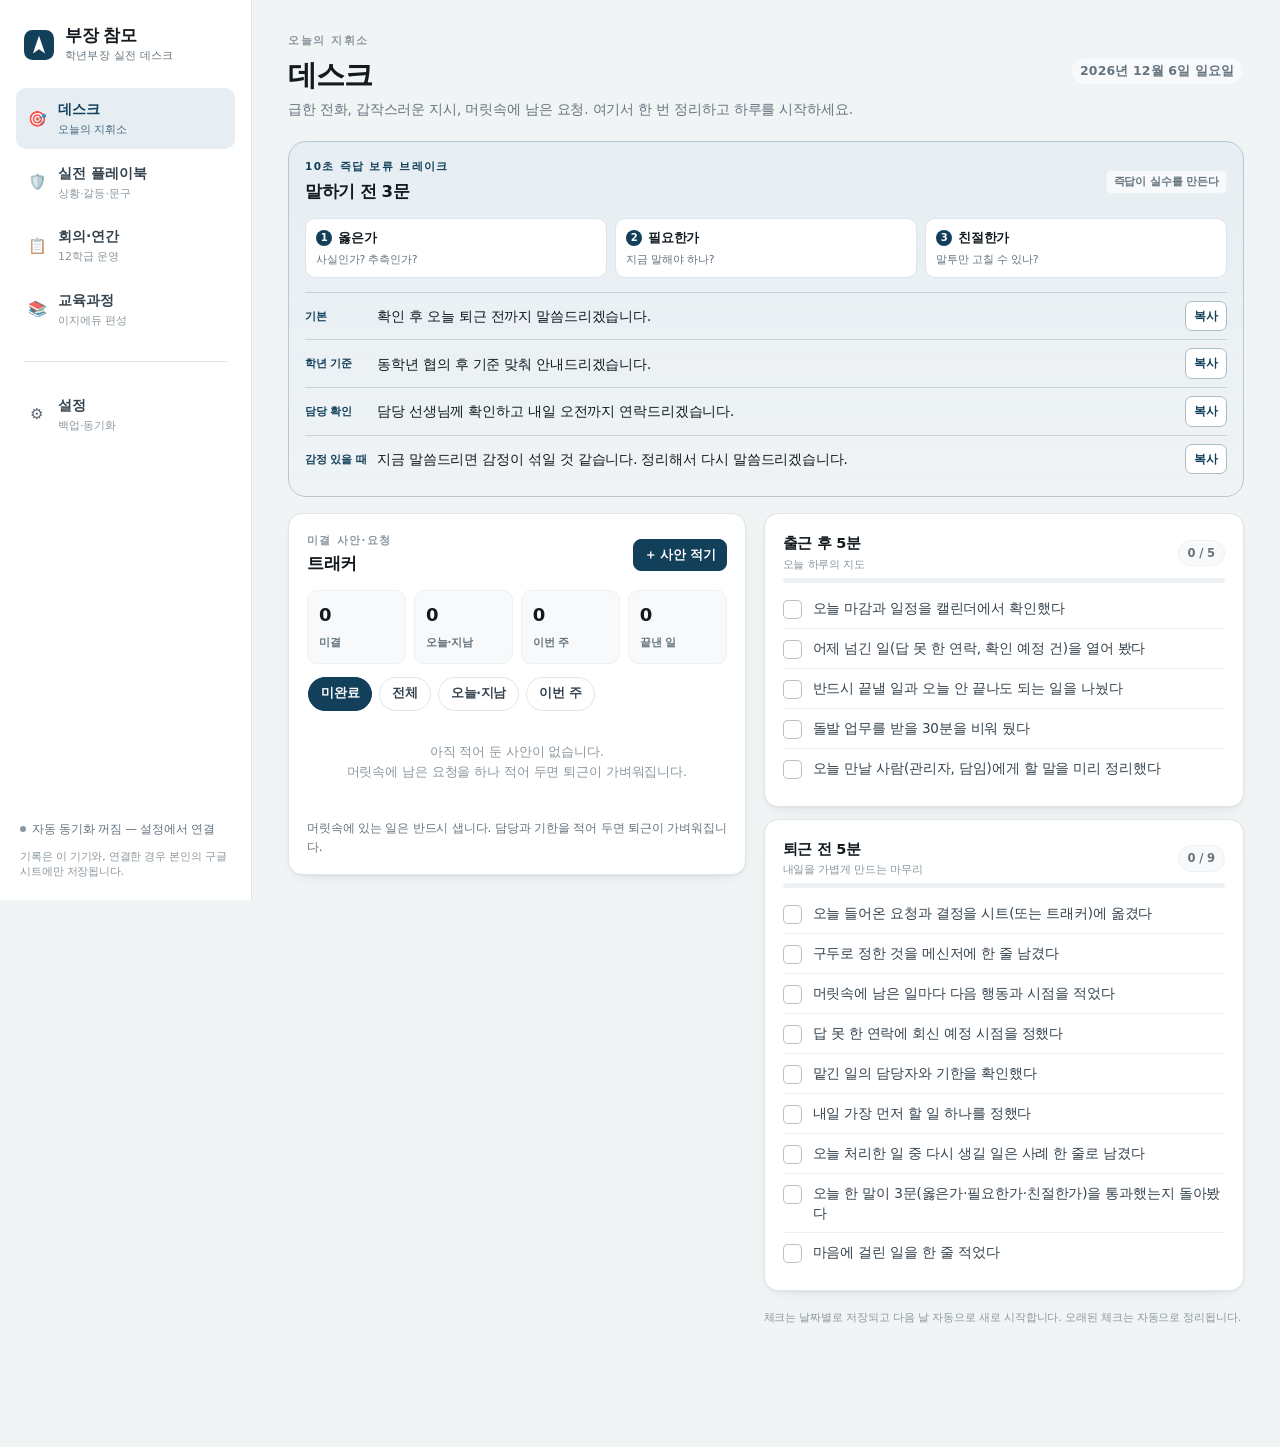
==== index.html @ bfcfe4ec "부장 참모 v2" ====
<!DOCTYPE html>
<html lang="ko" data-theme="auto">
<head>
<meta charset="utf-8">
<meta name="viewport" content="width=device-width, initial-scale=1, viewport-fit=cover">
<title>부장 참모 — 학년부장 실전 데스크</title>
<meta name="description" content="처음 맡은 학년부장을 위한 실전 데스크. 즉답 보류, 미결 사안 트래커, 상황별 판단 순서와 완성 문구, 회의 확정 공지, 이지에듀 편성 체크리스트.">
<meta name="theme-color" content="#123f5a" media="(prefers-color-scheme: light)">
<meta name="theme-color" content="#0c1013" media="(prefers-color-scheme: dark)">
<meta name="apple-mobile-web-app-capable" content="yes">
<meta name="mobile-web-app-capable" content="yes">
<meta name="apple-mobile-web-app-title" content="부장 참모">
<meta name="apple-mobile-web-app-status-bar-style" content="black-translucent">
<link rel="manifest" href="manifest.json">
<link rel="apple-touch-icon" href="icon-180.png">
<link rel="icon" href="data:image/svg+xml,%3Csvg xmlns='http://www.w3.org/2000/svg' viewBox='0 0 32 32'%3E%3Crect width='32' height='32' rx='9' fill='%23123f5a'/%3E%3Cpath d='M16 6l6.5 19L16 20.4 9.5 25z' fill='%23fff'/%3E%3C/svg%3E">
<style>
/* 부장 참모 — 디자인 시스템 */
:root{
  --bg:#f1f4f5; --bg2:#e9edef; --card:#ffffff; --card2:#f7f9fa;
  --ink:#121a20; --ink2:#35434e; --sub:#66747f; --faint:#8b979f;
  --line:#dfe5e8; --line2:#edf1f3;
  --acc:#123f5a; --acc-ink:#0c2f44; --acc-fg:#ffffff; --acc-soft:#e6eef3;
  --amber:#8a5a05; --amber-bg:#fdf3dc; --amber-line:#f0dcae;
  --danger:#a92c22; --danger-bg:#fcecea; --ok:#146a4c; --ok-bg:#e5f3ec;
  --c0:#9c3a52; --c1:#8a5a05; --c2:#265d8c; --c3:#12695a; --c4:#5d4796; --c5:#7a4d8f; --c6:#4a5a66;
  --shadow:0 1px 2px rgba(16,30,40,.05), 0 6px 18px -12px rgba(16,30,40,.22);
  --shadow-lg:0 24px 60px -24px rgba(10,25,35,.35);
  --r:14px; --r-lg:18px;
  color-scheme:light;
}
html[data-theme="dark"]{
  --bg:#0c1013; --bg2:#0a0d10; --card:#141a1f; --card2:#181f25;
  --ink:#e9eef2; --ink2:#c3ced6; --sub:#93a1ab; --faint:#76848e;
  --line:#26313a; --line2:#1e272e;
  --acc:#8fbdd8; --acc-ink:#a9cfe5; --acc-fg:#0b2433; --acc-soft:#16272f;
  --amber:#e9bf74; --amber-bg:#2a2113; --amber-line:#40331b;
  --danger:#f0938a; --danger-bg:#2c1715; --ok:#74cba7; --ok-bg:#12261e;
  --c0:#e894a6; --c1:#e0b565; --c2:#8db9dd; --c3:#6dc7b4; --c4:#b3a0e0; --c5:#c6a6e0; --c6:#9db0bd;
  --shadow:0 1px 2px rgba(0,0,0,.4); --shadow-lg:0 24px 60px -24px rgba(0,0,0,.7);
  color-scheme:dark;
}
*,*::before,*::after{box-sizing:border-box}
html{-webkit-text-size-adjust:100%}
body{
  margin:0; background:var(--bg); color:var(--ink);
  font:400 15px/1.62 -apple-system,BlinkMacSystemFont,"Apple SD Gothic Neo","Pretendard","Noto Sans KR","Malgun Gothic","Segoe UI",system-ui,sans-serif;
  letter-spacing:-.01em;
  -webkit-tap-highlight-color:transparent;
  padding-bottom:calc(74px + env(safe-area-inset-bottom,0px));
}
h1,h2,h3,h4,p,ul,ol{margin:0}
button{font:inherit;color:inherit;background:none;border:0;cursor:pointer}
input,textarea,select{font:inherit;color:inherit}
a{color:var(--acc);text-decoration:none}
a:hover{text-decoration:underline}
::selection{background:var(--acc-soft)}
:focus-visible{outline:2.5px solid var(--acc);outline-offset:2px;border-radius:6px}

/* ---------------------------------------------------------------- 레이아웃 */
.rail{display:none}
.main{max-width:1180px;margin:0 auto;padding:18px 16px 40px}
@media (min-width:980px){
  body{padding-bottom:40px}
  .rail{
    display:flex;flex-direction:column;gap:22px;
    position:fixed;inset:0 auto 0 0;width:252px;padding:calc(24px + env(safe-area-inset-top,0px)) 16px 20px;
    background:var(--card);border-right:1px solid var(--line);z-index:20;
  }
  .main{margin-left:252px;max-width:1120px;padding:30px 36px 80px}
}
.brand{display:flex;align-items:center;gap:11px;padding:2px 8px}
.brand svg{flex:none}
.brand b{display:block;font-size:16.5px;font-weight:800;letter-spacing:-.03em;line-height:1.25}
.brand span{display:block;font-size:11px;color:var(--sub);letter-spacing:.02em}
.railnav{display:flex;flex-direction:column;gap:3px}
.railnav button{
  display:flex;align-items:center;gap:11px;text-align:left;width:100%;
  padding:10px 11px;border-radius:10px;color:var(--ink2);font-size:14px;font-weight:600;
}
.railnav button .ico{font-size:15px;width:20px;text-align:center;opacity:.8}
.railnav button small{display:block;font-size:11px;font-weight:400;color:var(--faint);letter-spacing:0}
.railnav button:hover{background:var(--card2)}
.railnav button[aria-current="page"]{background:var(--acc-soft);color:var(--acc);}
.railnav button[aria-current="page"] small{color:var(--acc);opacity:.75}
.railfoot{margin-top:auto;display:flex;flex-direction:column;gap:10px;padding:0 4px}
.railfoot .sync{font-size:11.5px;color:var(--sub);display:flex;align-items:center;gap:6px}
.railfoot .sync i{width:6px;height:6px;border-radius:50%;background:var(--faint);flex:none}
.railfoot .sync.on i{background:var(--ok)}
.railfoot .sync.err i{background:var(--danger)}
.railfoot .tny{font-size:10.5px;color:var(--faint);line-height:1.5}

.topbar{display:flex;align-items:center;justify-content:space-between;gap:12px;margin-bottom:18px;padding-top:env(safe-area-inset-top,0px)}
.topbar .brand{padding:0}
@media (min-width:980px){.topbar{display:none}}
.topbar .tools{display:flex;gap:8px}

.tabhead{margin:2px 0 20px}
.eyebrow{font-size:11px;font-weight:700;letter-spacing:.14em;color:var(--faint);text-transform:uppercase;margin-bottom:7px}
.tabhead h1{font-size:25px;font-weight:800;letter-spacing:-.035em;line-height:1.25}
.tabhead p{color:var(--sub);font-size:13.5px;margin-top:6px;max-width:660px}
@media (min-width:980px){.tabhead h1{font-size:29px}}
.headrow{display:flex;align-items:flex-start;justify-content:space-between;gap:16px;flex-wrap:wrap}

.bottomnav{
  position:fixed;left:0;right:0;bottom:0;z-index:30;display:flex;
  background:color-mix(in srgb,var(--card) 94%,transparent);-webkit-backdrop-filter:blur(14px);backdrop-filter:blur(14px);
  border-top:1px solid var(--line);padding-bottom:env(safe-area-inset-bottom,0px);
}
.bottomnav button{flex:1;display:flex;flex-direction:column;align-items:center;gap:3px;padding:9px 2px 8px;color:var(--sub);font-size:10.5px;font-weight:600;letter-spacing:-.02em}
.bottomnav button .ico{font-size:17px;line-height:1;opacity:.75}
.bottomnav button[aria-current="page"]{color:var(--acc)}
.bottomnav button[aria-current="page"] .ico{opacity:1}
.bottomnav button[aria-current="page"]::after{content:"";position:absolute;top:0;width:26px;height:2.5px;border-radius:0 0 3px 3px;background:var(--acc)}
.bottomnav button{position:relative}
@media (min-width:980px){.bottomnav{display:none}}

/* ---------------------------------------------------------------- 공통 요소 */
.card{background:var(--card);border:1px solid var(--line);border-radius:var(--r);box-shadow:var(--shadow);padding:18px}
.card.flat{box-shadow:none}
.card-pad-sm{padding:14px}
.stack{display:flex;flex-direction:column;gap:12px}
.stack-lg{display:flex;flex-direction:column;gap:18px}
.row{display:flex;align-items:center;gap:10px;flex-wrap:wrap}
.spread{display:flex;align-items:center;justify-content:space-between;gap:12px}
.grid{display:grid;gap:14px}
.grid-2{display:grid;gap:14px}
@media (min-width:760px){.grid-2{grid-template-columns:1fr 1fr}}
@media (min-width:1080px){
  .desk-grid{display:grid;grid-template-columns:minmax(0,1fr) minmax(0,1.05fr);gap:18px;align-items:start}
}
.section-label{display:flex;align-items:center;gap:8px;font-size:10.5px;font-weight:800;letter-spacing:.13em;color:var(--faint);text-transform:uppercase;margin-bottom:9px}
.section-label::after{content:"";flex:1;height:1px;background:var(--line)}
.h2{font-size:16.5px;font-weight:800;letter-spacing:-.03em}
.h3{font-size:14.5px;font-weight:700;letter-spacing:-.02em}
.muted{color:var(--sub)}
.tiny{font-size:12px;line-height:1.55;color:var(--sub)}
.faint{color:var(--faint)}
.mono{font-variant-numeric:tabular-nums}

.btn{display:inline-flex;align-items:center;justify-content:center;gap:6px;min-height:40px;padding:0 14px;border-radius:10px;border:1px solid var(--line);background:var(--card);color:var(--ink);font-size:13.5px;font-weight:700;letter-spacing:-.02em;transition:background .12s,border-color .12s,transform .06s}
.btn:hover{background:var(--card2)}
.btn:active{transform:translateY(1px)}
.btn-primary{background:var(--acc);border-color:var(--acc);color:var(--acc-fg)}
.btn-primary:hover{background:var(--acc-ink);border-color:var(--acc-ink)}
html[data-theme="dark"] .btn-primary:hover{background:var(--acc);filter:brightness(1.1)}
.btn-ghost{border-color:var(--line);background:transparent;color:var(--ink2)}
.btn-sm{min-height:32px;padding:0 10px;font-size:12.5px;border-radius:8px}
.btn-quiet{border:0;background:transparent;color:var(--acc);font-weight:700;padding:6px 4px;min-height:32px}
.btn-danger{color:var(--danger);border-color:color-mix(in srgb,var(--danger) 28%,var(--line))}
.iconbtn{width:34px;height:34px;min-height:34px;padding:0;border-radius:9px;border:1px solid var(--line);background:var(--card);font-size:14px;color:var(--ink2)}
.iconbtn:hover{background:var(--card2)}

.chip{display:inline-flex;align-items:center;gap:5px;min-height:34px;padding:0 12px;border-radius:999px;border:1px solid var(--line);background:var(--card);font-size:12.5px;font-weight:700;color:var(--ink2);white-space:nowrap;letter-spacing:-.02em}
.chip:hover{background:var(--card2)}
.chip[aria-pressed="true"]{background:var(--acc);border-color:var(--acc);color:var(--acc-fg)}
.chip-row{display:flex;gap:7px;overflow-x:auto;padding:1px 1px 3px;scrollbar-width:none}
.chip-row::-webkit-scrollbar{display:none}

.tag{display:inline-flex;align-items:center;gap:4px;font-size:11px;font-weight:800;letter-spacing:-.01em;padding:2px 7px;border-radius:5px;background:var(--card2);color:var(--sub);border:1px solid var(--line2)}
.badge-rule{background:var(--amber-bg);color:var(--amber);border:1px solid var(--amber-line)}
.badge-rule::before{content:"⚖";font-size:10px}
.pill{display:inline-flex;align-items:center;gap:5px;font-size:11.5px;font-weight:700;padding:3px 9px;border-radius:999px;background:var(--card2);color:var(--sub);border:1px solid var(--line2);font-variant-numeric:tabular-nums}
.pill.due{background:var(--amber-bg);color:var(--amber);border-color:var(--amber-line)}
.pill.over{background:var(--danger-bg);color:var(--danger);border-color:color-mix(in srgb,var(--danger) 25%,transparent)}
.pill.ok{background:var(--ok-bg);color:var(--ok);border-color:color-mix(in srgb,var(--ok) 25%,transparent)}
.catdot{width:7px;height:7px;border-radius:50%;flex:none;display:inline-block}

/* 입력 */
.field{display:flex;flex-direction:column;gap:5px}
.field label,.lbl{font-size:11.5px;font-weight:800;color:var(--sub);letter-spacing:-.01em}
.input,.select,.textarea{
  width:100%;background:var(--card);border:1px solid var(--line);border-radius:9px;
  padding:9px 11px;font-size:14px;min-height:40px;color:var(--ink);
}
.textarea{min-height:76px;resize:vertical;line-height:1.55}
.input:focus,.select:focus,.textarea:focus{outline:none;border-color:var(--acc);box-shadow:0 0 0 3px var(--acc-soft)}
.input::placeholder,.textarea::placeholder{color:var(--faint)}
.select{appearance:none;background-image:linear-gradient(45deg,transparent 50%,var(--sub) 50%),linear-gradient(135deg,var(--sub) 50%,transparent 50%);background-position:calc(100% - 15px) 17px,calc(100% - 10px) 17px;background-size:5px 5px,5px 5px;background-repeat:no-repeat;padding-right:30px}

/* 체크박스 행 */
.check{display:flex;align-items:flex-start;gap:11px;padding:9px 0;cursor:pointer;border-top:1px solid var(--line2)}
.check:first-child{border-top:0}
.check input{appearance:none;width:19px;height:19px;flex:none;margin:2px 0 0;border:1.5px solid color-mix(in srgb,var(--sub) 45%,transparent);border-radius:5px;background:var(--card);position:relative;cursor:pointer}
.check input:checked{background:var(--acc);border-color:var(--acc)}
.check input:checked::after{content:"";position:absolute;left:5.5px;top:2px;width:5px;height:9px;border:solid var(--acc-fg);border-width:0 2px 2px 0;transform:rotate(42deg)}
.check span{font-size:13.5px;line-height:1.5;color:var(--ink2)}
.check input:checked + span{color:var(--faint);text-decoration:line-through;text-decoration-color:color-mix(in srgb,var(--faint) 60%,transparent)}

.progress{height:5px;border-radius:99px;background:var(--line2);overflow:hidden}
.progress i{display:block;height:100%;background:var(--acc);border-radius:99px;transition:width .3s ease}

/* 문구 블록 */
.msg{border:1px solid var(--line);border-left:3px solid var(--acc);border-radius:10px;background:var(--card);padding:11px 12px}
.msg + .msg{margin-top:8px}
.msg .mh{display:flex;align-items:center;justify-content:space-between;gap:8px;margin-bottom:6px}
.msg .mk{font-size:10.5px;font-weight:800;letter-spacing:.04em;color:var(--acc);background:var(--acc-soft);border-radius:4px;padding:2px 6px}
.msg .mt{font-size:13.5px;line-height:1.65;white-space:pre-wrap;color:var(--ink)}

/* 리스트 */
.item{display:flex;gap:11px;align-items:flex-start;padding:12px 0;border-top:1px solid var(--line2)}
.item:first-child{border-top:0}
.item .body{flex:1;min-width:0}
.item .ttl{font-size:14px;font-weight:600;line-height:1.45;color:var(--ink);word-break:break-word}
.item.done .ttl{color:var(--faint);text-decoration:line-through}
.item .meta{display:flex;gap:6px;flex-wrap:wrap;align-items:center;margin-top:6px}
.item .memo{font-size:12px;color:var(--sub);margin-top:6px;white-space:pre-wrap;line-height:1.5}
.item .acts{display:flex;gap:4px;flex:none}

/* 모달 시트 */
.backdrop{position:fixed;inset:0;background:rgba(8,15,20,.5);-webkit-backdrop-filter:blur(3px);backdrop-filter:blur(3px);z-index:60;display:flex;align-items:flex-end;justify-content:center;animation:fade .16s ease}
.sheet{background:var(--card);border:1px solid var(--line);border-radius:18px 18px 0 0;width:100%;max-width:720px;max-height:92vh;overflow:auto;box-shadow:var(--shadow-lg);animation:slide .22s cubic-bezier(.2,.8,.2,1);padding:0 0 env(safe-area-inset-bottom,0px)}
.sheet-head{position:sticky;top:0;background:color-mix(in srgb,var(--card) 96%,transparent);-webkit-backdrop-filter:blur(8px);backdrop-filter:blur(8px);padding:16px 18px 12px;border-bottom:1px solid var(--line);display:flex;align-items:flex-start;gap:12px;z-index:2}
.sheet-head h2{font-size:17px;font-weight:800;letter-spacing:-.03em;line-height:1.35;flex:1}
.sheet-body{padding:16px 18px 24px}
@media (min-width:760px){
  .backdrop{align-items:center;padding:24px}
  .sheet{border-radius:18px;max-height:86vh}
}
@keyframes fade{from{opacity:0}to{opacity:1}}
@keyframes slide{from{transform:translateY(18px);opacity:.6}to{transform:none;opacity:1}}

/* 토스트 */
.toast{position:fixed;left:50%;bottom:calc(84px + env(safe-area-inset-bottom,0px));transform:translate(-50%,10px);background:var(--ink);color:var(--bg);font-size:13px;font-weight:700;padding:10px 16px;border-radius:999px;z-index:90;opacity:0;pointer-events:none;transition:opacity .18s,transform .18s;box-shadow:var(--shadow-lg);max-width:88vw;text-align:center}
.toast.show{opacity:1;transform:translate(-50%,0)}
@media (min-width:980px){.toast{bottom:28px}}

.empty{padding:26px 12px;text-align:center;color:var(--faint);font-size:13px;line-height:1.6}

/* ---------------------------------------------------------------- 데스크 */
.hero-date{font-size:12.5px;font-weight:700;color:var(--sub);letter-spacing:.01em}
.brake{background:linear-gradient(180deg,var(--acc-soft),transparent 120%);border:1px solid color-mix(in srgb,var(--acc) 18%,var(--line));border-radius:var(--r-lg);padding:16px 16px 14px}
.brake .q3{display:grid;grid-template-columns:repeat(3,1fr);gap:8px;margin:12px 0 14px}
.brake .q3 div{background:var(--card);border:1px solid var(--line);border-radius:10px;padding:9px 10px}
.brake .q3 b{display:flex;align-items:center;gap:6px;font-size:12.5px;letter-spacing:-.02em}
.brake .q3 b i{font-style:normal;width:16px;height:16px;border-radius:50%;background:var(--acc);color:var(--acc-fg);font-size:10px;display:grid;place-items:center;font-weight:800}
.brake .q3 span{display:block;font-size:11px;color:var(--sub);margin-top:4px;line-height:1.45}
.holdrow{display:flex;align-items:center;gap:8px;padding:8px 0;border-top:1px solid color-mix(in srgb,var(--acc) 10%,var(--line))}
.holdrow .k{flex:none;font-size:10.5px;font-weight:800;color:var(--acc);width:64px;letter-spacing:-.01em}
.holdrow .t{flex:1;font-size:13.5px;line-height:1.5;color:var(--ink)}
.copy-mini{flex:none;display:inline-flex;align-items:center;gap:4px;font-size:11.5px;font-weight:800;color:var(--acc);border:1px solid color-mix(in srgb,var(--acc) 25%,var(--line));background:var(--card);border-radius:7px;padding:5px 8px;min-height:30px}
.copy-mini:hover{background:var(--acc-soft)}

.statrow{display:flex;gap:8px;flex-wrap:wrap;margin-top:4px}
.stat{flex:1;min-width:82px;background:var(--card2);border:1px solid var(--line2);border-radius:10px;padding:9px 11px}
.stat b{display:block;font-size:18px;font-weight:800;letter-spacing:-.04em;font-variant-numeric:tabular-nums}
.stat span{font-size:10.5px;color:var(--sub);font-weight:700}
.stat.warn b{color:var(--amber)}
.stat.bad b{color:var(--danger)}

.ckcard .ckhead{display:flex;align-items:center;gap:9px;margin-bottom:4px}
.ckcard .ckhead h3{font-size:14.5px;font-weight:800;letter-spacing:-.02em;flex:1}
.ckcard .ckhead small{display:block;font-size:11px;color:var(--faint);font-weight:500}
.daily-reset{font-size:11px;color:var(--faint);margin-top:6px}

/* ---------------------------------------------------------------- 플레이북 */
.pb-tools{display:flex;flex-direction:column;gap:10px;margin-bottom:14px}
.search-wrap{position:relative}
.search-wrap input{width:100%;background:var(--card);border:1px solid var(--line);border-radius:10px;padding:11px 13px 11px 36px;min-height:44px;font-size:14px}
.search-wrap .ic{position:absolute;left:12px;top:50%;transform:translateY(-50%);color:var(--faint);font-size:14px;pointer-events:none}
.pb-grid{display:grid;gap:10px}
@media (min-width:840px){.pb-grid{grid-template-columns:1fr 1fr}}
.pb-card{display:flex;flex-direction:column;gap:7px;text-align:left;background:var(--card);border:1px solid var(--line);border-radius:13px;padding:14px 14px 12px;box-shadow:var(--shadow);position:relative;transition:border-color .12s,transform .08s}
.pb-card:hover{border-color:color-mix(in srgb,var(--acc) 40%,var(--line));transform:translateY(-1px)}
.pb-card .ct{display:flex;align-items:center;gap:6px;font-size:10.5px;font-weight:800;letter-spacing:.02em}
.pb-card .tt{font-size:14.5px;font-weight:750;letter-spacing:-.025em;line-height:1.4;color:var(--ink)}
.pb-card .ld{font-size:12.5px;color:var(--sub);line-height:1.5}
.pb-card .ft{display:flex;align-items:center;gap:6px;margin-top:2px;color:var(--faint);font-size:11px;font-weight:700}
.pb-card .nt{display:inline-flex;align-items:center;gap:4px;color:var(--ok);font-weight:800}
.pb-meta{display:flex;gap:6px;flex-wrap:wrap;align-items:center;margin-bottom:12px}
.crit{background:var(--acc-soft);border-radius:11px;padding:12px 13px;font-size:13.5px;line-height:1.62;font-weight:600;color:var(--ink)}
.crit .lb{display:block;font-size:9.5px;font-weight:800;letter-spacing:.13em;color:var(--acc);margin-bottom:4px}
.steps{list-style:none;padding:0;display:flex;flex-direction:column;gap:9px}
.steps li{display:flex;gap:10px;align-items:flex-start;font-size:13.5px;line-height:1.6;color:var(--ink2)}
.steps .n{flex:none;width:20px;height:20px;border-radius:50%;border:1.5px solid var(--acc);color:var(--acc);font-size:10.5px;font-weight:800;display:grid;place-items:center;margin-top:1px}
.dont{background:var(--danger-bg);border:1px solid color-mix(in srgb,var(--danger) 16%,transparent);border-radius:11px;padding:11px 12px}
.dont .lb{font-size:10px;font-weight:800;letter-spacing:.08em;color:var(--danger);margin-bottom:6px;display:block}
.dont ul{list-style:none;padding:0;display:flex;flex-direction:column;gap:6px}
.dont li{position:relative;padding-left:14px;font-size:13px;line-height:1.55;color:var(--ink2)}
.dont li::before{content:"✕";position:absolute;left:0;top:0;font-size:10px;color:var(--danger);font-weight:800}
.note-sec .nlist{display:flex;flex-direction:column;gap:7px;margin-top:9px}
.note-item{background:var(--card2);border:1px solid var(--line2);border-radius:9px;padding:8px 10px;font-size:12.5px;line-height:1.55;display:flex;gap:8px;justify-content:space-between;align-items:flex-start}
.note-item time{flex:none;font-size:10.5px;color:var(--faint);font-variant-numeric:tabular-nums}
.principle-strip{display:flex;gap:9px;overflow-x:auto;padding-bottom:4px;scrollbar-width:none;margin:0 -2px}
.principle-strip::-webkit-scrollbar{display:none}
.pr-card{flex:none;width:196px;background:var(--card);border:1px solid var(--line);border-radius:12px;padding:11px 12px}
.pr-card b{display:block;font-size:12.5px;font-weight:800;letter-spacing:-.02em;line-height:1.4}
.pr-card span{display:block;font-size:11px;color:var(--sub);margin-top:4px;line-height:1.45}
.accordion{border:1px solid var(--line);border-radius:12px;background:var(--card);overflow:hidden}
.accordion > summary{list-style:none;cursor:pointer;padding:13px 14px;display:flex;align-items:center;gap:10px;font-size:13.5px;font-weight:700;letter-spacing:-.02em}
.accordion > summary::-webkit-details-marker{display:none}
.accordion > summary::after{content:"＋";margin-left:auto;color:var(--faint);font-size:13px}
.accordion[open] > summary::after{content:"－"}
.accordion .abody{padding:0 14px 14px;font-size:13px;color:var(--ink2);line-height:1.6}
.mind-item{padding:9px 0;border-top:1px solid var(--line2)}
.mind-item:first-child{border-top:0;padding-top:0}
.mind-item b{display:block;font-size:13px;font-weight:750;letter-spacing:-.02em}
.mind-item span{display:block;font-size:12.5px;color:var(--sub);line-height:1.55;margin-top:3px}
.phrase-pill{display:inline-flex;align-items:center;gap:6px;border:1px solid var(--line);background:var(--card);border-radius:8px;padding:7px 10px;font-size:12.5px;line-height:1.4;color:var(--ink2);text-align:left;min-height:34px}
.phrase-pill:hover{background:var(--acc-soft);border-color:color-mix(in srgb,var(--acc) 30%,var(--line))}

/* ---------------------------------------------------------------- 회의 */
.step3{display:grid;gap:10px}
@media (min-width:840px){.step3{grid-template-columns:repeat(3,1fr)}}
.step3 .s{background:var(--card);border:1px solid var(--line);border-radius:12px;padding:13px}
.step3 .s .k{font-size:10px;font-weight:800;letter-spacing:.06em;color:var(--acc);background:var(--acc-soft);border-radius:4px;padding:2px 6px;display:inline-block;margin-bottom:7px}
.step3 .s b{display:block;font-size:13.5px;letter-spacing:-.02em;line-height:1.4}
.step3 .s p{font-size:12px;color:var(--sub);line-height:1.55;margin-top:5px}
.mrow{display:grid;grid-template-columns:1fr;gap:7px;padding:10px 0;border-top:1px solid var(--line2)}
@media (min-width:700px){.mrow{grid-template-columns:76px minmax(0,1fr) 120px 118px 32px;align-items:center}}
.mrow:first-of-type{border-top:0}
.mrow .delrow{justify-self:end}
.notice-preview{white-space:pre-wrap;font-size:13px;line-height:1.65;background:var(--card2);border:1px dashed var(--line);border-radius:10px;padding:12px;font-family:inherit;min-height:120px;width:100%;color:var(--ink);resize:vertical}
.roadmap{display:flex;flex-direction:column;gap:0}
.rm{position:relative;padding:0 0 16px 24px;border-left:1.5px solid var(--line);margin-left:6px}
.rm:last-child{border-left-color:transparent;padding-bottom:0}
.rm::before{content:"";position:absolute;left:-5.5px;top:4px;width:9px;height:9px;border-radius:50%;background:var(--card);border:2px solid var(--acc)}
.rm .when{font-size:10.5px;font-weight:800;letter-spacing:.05em;color:var(--acc)}
.rm b{display:block;font-size:13.5px;font-weight:750;margin:2px 0 4px;letter-spacing:-.02em}
.rm .rcheck{padding:5px 0}
.rm .rcheck span{font-size:12.5px}
.area{background:var(--card);border:1px solid var(--line);border-radius:12px;overflow:hidden}
.area summary{list-style:none;cursor:pointer;padding:12px 14px;display:flex;align-items:center;gap:9px}
.area summary::-webkit-details-marker{display:none}
.area summary .nm{flex:1;font-size:13.5px;font-weight:750;letter-spacing:-.02em}
.area .abody{padding:0 14px 13px;border-top:1px solid var(--line2);padding-top:11px}
.agrid{display:grid;gap:8px}
@media (min-width:700px){.agrid{grid-template-columns:1fr 1fr}}
.agrid div b{display:block;font-size:10px;font-weight:800;letter-spacing:.06em;color:var(--faint);margin-bottom:2px}
.agrid div span{font-size:12.5px;color:var(--ink2);line-height:1.5}
.statussel{display:flex;gap:4px}
.statussel button{font-size:10.5px;font-weight:800;padding:5px 8px;border-radius:6px;border:1px solid var(--line);color:var(--sub);background:var(--card);min-height:28px}
.statussel button[aria-pressed="true"]{background:var(--acc);border-color:var(--acc);color:var(--acc-fg)}
.statussel button[aria-pressed="true"][data-st="done"]{background:var(--ok);border-color:var(--ok)}
.statussel button[aria-pressed="true"][data-st="doing"]{background:var(--amber);border-color:var(--amber);color:var(--bg)}

/* ---------------------------------------------------------------- 교육과정 */
.curstep{border:1px solid var(--line);border-radius:12px;background:var(--card);margin-bottom:9px;overflow:hidden}
.curstep summary{list-style:none;cursor:pointer;display:flex;align-items:center;gap:11px;padding:12px 14px}
.curstep summary::-webkit-details-marker{display:none}
.curno{flex:none;width:26px;height:26px;border-radius:50%;display:grid;place-items:center;font-size:12px;font-weight:800;background:var(--acc-soft);color:var(--acc);border:1.5px solid color-mix(in srgb,var(--acc) 35%,transparent)}
.curstep.done .curno{background:var(--acc);color:var(--acc-fg);border-color:var(--acc)}
.curstep .cti{flex:1;min-width:0}
.curstep .cti b{display:block;font-size:13.5px;font-weight:750;letter-spacing:-.02em;line-height:1.4}
.curstep .cti small{font-size:11px;color:var(--faint)}
.curstep .cprog{flex:none;font-size:11px;font-weight:800;color:var(--sub);font-variant-numeric:tabular-nums}
.curstep .cbody{padding:2px 14px 12px;border-top:1px solid var(--line2)}
.curstep.is-bang{background:var(--amber-bg);border-color:var(--amber-line)}
.curstep.is-bang .curno{background:var(--amber);border-color:var(--amber);color:#fff}
html[data-theme="dark"] .curstep.is-bang .curno{color:#221a0b}
.curstep.is-bang .cti b{color:var(--amber)}
.curstep.is-bang .cbody{border-top-color:var(--amber-line)}
.curtip{font-size:11.5px;color:var(--amber);background:color-mix(in srgb,var(--amber) 8%,transparent);border-radius:7px;padding:7px 9px;margin-top:8px;line-height:1.5}
.cur-summary{display:grid;grid-template-columns:repeat(2,1fr);gap:9px}
@media (min-width:700px){.cur-summary{grid-template-columns:repeat(4,1fr)}}
.cur-stat{background:var(--card);border:1px solid var(--line);border-radius:11px;padding:11px 12px}
.cur-stat b{display:block;font-size:19px;font-weight:800;letter-spacing:-.04em;font-variant-numeric:tabular-nums}
.cur-stat span{font-size:10.5px;color:var(--sub);font-weight:700}
.linkcard{background:linear-gradient(180deg,var(--acc-soft),transparent 140%);border:1px solid color-mix(in srgb,var(--acc) 18%,var(--line));border-radius:var(--r);padding:15px}
.linkcard .saved{display:flex;align-items:center;gap:8px;margin-top:10px;font-size:12.5px;word-break:break-all}

/* 설정 */
.settings-row{display:flex;align-items:center;justify-content:space-between;gap:14px;padding:13px 0;border-top:1px solid var(--line2)}
.settings-row:first-child{border-top:0}
.settings-row .desc{min-width:0}
.settings-row b{display:block;font-size:13.5px;font-weight:750;letter-spacing:-.02em}
.settings-row span{display:block;font-size:11.5px;color:var(--sub);line-height:1.5;margin-top:2px}
.seg{display:inline-flex;border:1px solid var(--line);border-radius:8px;overflow:hidden;flex:none}
.seg button{font-size:11.5px;font-weight:700;padding:7px 10px;color:var(--sub);min-height:32px}
.seg button[aria-pressed="true"]{background:var(--acc);color:var(--acc-fg)}
.snap{display:flex;align-items:center;gap:10px;padding:9px 0;border-top:1px solid var(--line2);font-size:12.5px}
.snap:first-child{border-top:0}
.snap time{flex:1;font-variant-numeric:tabular-nums;color:var(--ink2)}
.snap .kind{font-size:10px;font-weight:800;padding:2px 6px;border-radius:4px;background:var(--card2);color:var(--sub);border:1px solid var(--line2)}
.syncbox{border:1px solid var(--line);border-radius:12px;padding:13px;background:var(--card2)}
.syncbox .st{font-size:12px;color:var(--sub);margin-top:8px;min-height:18px;line-height:1.5}
.syncbox .st.ok{color:var(--ok)}
.syncbox .st.err{color:var(--danger)}
.switch{position:relative;width:42px;height:24px;flex:none;border-radius:99px;background:var(--line);border:1px solid var(--line);transition:background .15s}
.switch::after{content:"";position:absolute;top:2px;left:2px;width:18px;height:18px;border-radius:50%;background:var(--card);box-shadow:0 1px 3px rgba(0,0,0,.25);transition:transform .15s}
.switch[aria-checked="true"]{background:var(--ok);border-color:var(--ok)}
.switch[aria-checked="true"]::after{transform:translateX(18px)}

/* 트래커 체크박스 */
.item > input.icheck{appearance:none;width:19px;height:19px;flex:none;margin:2px 0 0;border:1.5px solid color-mix(in srgb,var(--sub) 45%,transparent);border-radius:5px;background:var(--card);position:relative;cursor:pointer}
.item > input.icheck:checked{background:var(--acc);border-color:var(--acc)}
.item > input.icheck:checked::after{content:"";position:absolute;left:5.5px;top:2px;width:5px;height:9px;border:solid var(--acc-fg);border-width:0 2px 2px 0;transform:rotate(42deg)}
.pb-card{font:inherit;color:inherit}

@media (max-width:560px){
  .brake .q3{grid-template-columns:1fr;gap:6px}
  .brake .q3 div{display:flex;align-items:baseline;gap:8px;padding:8px 10px}
  .brake .q3 b{flex:none;width:76px;font-size:12.5px}
  .brake .q3 span{margin-top:0;font-size:11.5px}
  .holdrow .k{width:56px;font-size:10px}
  .holdrow .t{font-size:13px}
  .copy-mini{padding:5px 7px}
}

.mind-note{background:var(--card2);border:1px dashed var(--line);border-radius:11px;padding:11px 12px}
.mind-note .lb{display:block;font-size:10px;font-weight:800;letter-spacing:.08em;color:var(--faint);margin-bottom:4px}
.mind-note p{font-size:13px;line-height:1.6;color:var(--ink2)}
.mind-note small{display:block;margin-top:5px;font-size:11px;font-weight:700;color:var(--c4)}

@media (max-width:620px){
  .mhead{grid-template-columns:1fr !important}
}

</style>
</head>
<body>

<aside class="rail">
  <div class="brand">
    <svg width="30" height="30" viewBox="0 0 32 32" aria-hidden="true"><rect width="32" height="32" rx="9" fill="#123f5a"/><path d="M16 6l6.5 19L16 20.4 9.5 25z" fill="#fff"/></svg>
    <div><b>부장 참모</b><span>학년부장 실전 데스크</span></div>
  </div>
  <nav class="railnav" aria-label="화면">
    <button data-act="tab" data-tab="desk"><span class="ico">🎯</span><span>데스크<small>오늘의 지휘소</small></span></button>
    <button data-act="tab" data-tab="playbook"><span class="ico">🛡️</span><span>실전 플레이북<small>상황·갈등·문구</small></span></button>
    <button data-act="tab" data-tab="meeting"><span class="ico">📋</span><span>회의·연간<small>12학급 운영</small></span></button>
    <button data-act="tab" data-tab="curric"><span class="ico">📚</span><span>교육과정<small>이지에듀 편성</small></span></button>
  </nav>
  <div style="height:1px;background:var(--line);margin:0 8px"></div>
  <nav class="railnav" aria-label="설정">
    <button data-act="tab" data-tab="settings"><span class="ico">⚙️</span><span>설정<small>백업·동기화</small></span></button>
  </nav>
  <div class="railfoot">
    <div class="sync" id="railSync"><i></i><span>자동 동기화 꺼짐</span></div>
    <div class="tny">기록은 이 기기와, 연결한 경우 본인의 구글 시트에만 저장됩니다.</div>
  </div>
</aside>

<div class="main">
  <div class="topbar">
    <div class="brand">
      <svg width="28" height="28" viewBox="0 0 32 32" aria-hidden="true"><rect width="32" height="32" rx="9" fill="#123f5a"/><path d="M16 6l6.5 19L16 20.4 9.5 25z" fill="#fff"/></svg>
      <div><b>부장 참모</b><span>학년부장 실전 데스크</span></div>
    </div>
    <div class="tools">
      <button class="iconbtn" data-act="theme-cycle" aria-label="밝게/어둡게">◐</button>
    </div>
  </div>

  <!-- ============================================================ 데스크 -->
  <section id="view-desk" hidden>
    <div class="tabhead">
      <div class="eyebrow">오늘의 지휘소</div>
      <div class="headrow">
        <div>
          <h1>데스크</h1>
          <p>급한 전화, 갑작스러운 지시, 머릿속에 남은 요청. 여기서 한 번 정리하고 하루를 시작하세요.</p>
        </div>
        <span class="pill hero-date" id="deskDate"></span>
      </div>
    </div>

    <div class="brake">
      <div class="spread">
        <div>
          <div class="section-label" style="color:var(--acc);margin-bottom:4px">10초 즉답 보류 브레이크</div>
          <b class="h2">말하기 전 3문</b>
        </div>
        <span class="tag">즉답이 실수를 만든다</span>
      </div>
      <div class="q3">
        <div><b><i>1</i>옳은가</b><span>사실인가? 추측인가?</span></div>
        <div><b><i>2</i>필요한가</b><span>지금 말해야 하나?</span></div>
        <div><b><i>3</i>친절한가</b><span>말투만 고칠 수 있나?</span></div>
      </div>
      <div id="holdList"></div>
    </div>

    <div class="desk-grid" style="margin-top:16px">
      <div class="stack">
        <div class="card">
          <div class="spread" style="margin-bottom:12px">
            <div>
              <div class="section-label" style="margin-bottom:2px">미결 사안·요청</div>
              <b class="h2">트래커</b>
            </div>
            <button class="btn btn-primary btn-sm" data-act="item-new">＋ 사안 적기</button>
          </div>
          <div class="statrow" id="deskStats" style="margin-bottom:12px"></div>
          <div class="chip-row" id="trackFilters" style="margin-bottom:2px"></div>
          <div id="trackList"></div>
          <p class="tiny" style="margin-top:10px">머릿속에 있는 일은 반드시 샙니다. 담당과 기한을 적어 두면 퇴근이 가벼워집니다.</p>
        </div>
      </div>

      <div class="stack">
        <div class="card ckcard" id="ck-am"></div>
        <div class="card ckcard" id="ck-pm"></div>
        <p class="daily-reset">체크는 날짜별로 저장되고 다음 날 자동으로 새로 시작합니다. 오래된 체크는 자동으로 정리됩니다.</p>
      </div>
    </div>
  </section>

  <!-- ============================================================ 플레이북 -->
  <section id="view-playbook" hidden>
    <div class="tabhead">
      <div class="eyebrow">실전 플레이북</div>
      <h1>상황·갈등·문구</h1>
      <p>판단이 어려운 순간에 펼치세요. 기준 한 줄, 순서 세 줄, 바로 보낼 문장 세 개. 여기에 내 사례를 한 줄씩 쌓으면 내 매뉴얼이 됩니다.</p>
    </div>

    <div class="pb-tools">
      <div class="search-wrap">
        <span class="ic">⌕</span>
        <input id="pbQ" data-act="pbq" type="search" placeholder="상황 검색 (예: 민원, 거절, 회의, 공문, 학폭)" aria-label="상황 검색">
      </div>
      <div class="chip-row" id="pbChips"></div>
    </div>

    <div class="spread" style="margin:2px 0 9px">
      <div class="section-label" style="margin:0;flex:1">상황 카드</div>
      <span class="tiny mono" id="pbCount"></span>
    </div>
    <div class="pb-grid" id="pbList"></div>

    <div class="section-label" style="margin-top:24px">흔들릴 때 돌아갈 10원칙</div>
    <div class="principle-strip" id="principleStrip"></div>

    <details class="accordion" style="margin-top:20px">
      <summary>동학년 스몰토크 — 짧게, 가볍게, 끝내는 말까지</summary>
      <div class="abody">
        <div class="section-label" style="margin-top:2px">짧게 끝내는 네 걸음</div>
        <div id="talkRules"></div>
        <div class="section-label" style="margin-top:14px">장면별 한마디</div>
        <div class="chip-row" id="talkChips" style="margin-bottom:9px"></div>
        <div id="talkBody"></div>
        <div class="row" style="margin-top:10px"><button class="btn btn-sm btn-ghost" data-act="talk-random">아무거나 한마디</button></div>
        <div id="talkRand" class="tiny" style="margin-top:8px"></div>
        <p class="tiny" style="margin-top:14px"><b>피하면 편한 주제</b> · <span id="avoid"></span></p>
      </div>
    </details>

    <details class="accordion" style="margin-top:10px">
      <summary>함께 해내는 마음가짐 — 싫은 마음은 두고 행동만 고르기</summary>
      <div class="abody" id="mindList"></div>
    </details>
  </section>

  <!-- ============================================================ 회의 -->
  <section id="view-meeting" hidden>
    <div class="tabhead">
      <div class="eyebrow">12학급 운영</div>
      <h1>회의·연간</h1>
      <p>회의는 초안으로 시작하고 한 줄 공지로 끝냅니다. 2~3월과 10대 업무 영역은 미리 표시해 두고 하나씩 지웁니다.</p>
    </div>

    <div class="card">
      <div class="section-label">초안 중심 회의 진행기</div>
      <div class="step3">
        <div class="s"><span class="k">회의 전 · 하루 전</span><b>초안을 먼저 공유</b><p>안건, 내 제안, 오늘 정할 것 세 줄을 문서로 보냅니다. 읽고 온 사람이 있으면 회의가 절반 줄어듭니다.</p></div>
        <div class="s"><span class="k">회의 중 · 20~30분</span><b>3분 설명 + 구체 질문</b><p>"어떻게 생각하세요" 대신 "A와 B 중 어느 쪽". 안건마다 결정만 빠르게.</p></div>
        <div class="s"><span class="k">회의 후 · 당일</span><b>확정·보류·담당·기한</b><p>정한 것과 못 정한 것을 구분해 한 줄 공지. 담당과 기한이 없으면 그 결정은 사라집니다.</p></div>
      </div>
    </div>

    <div class="card" style="margin-top:14px">
      <div class="spread" style="margin-bottom:4px">
        <div>
          <div class="section-label" style="margin-bottom:2px">회의록 · 공지</div>
          <b class="h2">확정사항 공지 만들기</b>
        </div>
        <button class="btn btn-sm btn-ghost" data-act="mrow-add">＋ 항목</button>
      </div>
      <p class="tiny" style="margin-bottom:10px">정한 내용을 적고 문구를 만들면 카톡방에 그대로 붙여 넣을 수 있습니다. 저장해 두면 다음 회의에서 이어집니다.</p>
      <div class="grid mhead" style="grid-template-columns:1fr 1fr;gap:9px">
        <div class="field"><label for="mDate">회의 날짜</label><input id="mDate" type="date" class="input" data-act="m-date"></div>
        <div class="field"><label for="mName">이름</label><input id="mName" class="input" data-act="m-name" placeholder="학년 협의회 결과"></div>
      </div>
      <div class="lbl" style="margin:12px 0 2px">정한 것 / 보류한 것</div>
      <div id="mRows"></div>
      <div class="field" style="margin-top:10px"><label for="mMemo">안내 한 줄 (선택)</label><textarea id="mMemo" class="textarea" data-act="m-memo" style="min-height:54px" placeholder="예: 다음 협의는 11/25(화)입니다."></textarea></div>
      <div class="row" style="margin-top:10px">
        <button class="btn btn-primary" data-act="m-gen">공지 문구 만들기</button>
        <button class="btn btn-ghost" data-act="m-save">회의록에 저장</button>
      </div>
      <textarea id="mPreview" class="notice-preview" style="margin-top:12px" placeholder="문구를 만들면 여기에 나옵니다. 직접 고쳐도 됩니다." aria-label="공지 미리보기"></textarea>
      <div class="row" style="justify-content:flex-end;margin-top:8px"><button class="copy-mini" data-act="m-copy">공지 복사</button></div>
    </div>

    <div class="card" style="margin-top:14px">
      <div class="section-label">저장한 회의록</div>
      <div id="mLog"></div>
    </div>

    <div class="grid-2" style="margin-top:14px;align-items:start">
      <div class="card">
        <div class="section-label">2~3월 학년 초 로드맵</div>
        <div class="roadmap" id="roadmap"></div>
      </div>

      <div class="card">
        <div class="section-label">10대 업무 영역 마스터</div>
        <p class="tiny" style="margin-bottom:10px">작년 부장이 없어도 굴러가게, 영역마다 확인할 것과 조심할 것을 붙여 뒀습니다. 상태와 메모는 이 기기에 저장됩니다.</p>
        <div class="stack" id="areas" style="gap:8px"></div>
      </div>
    </div>
  </section>

  <!-- ============================================================ 교육과정 -->
  <section id="view-curric" hidden>
    <div class="tabhead">
      <div class="eyebrow">이지에듀 편성</div>
      <h1>교육과정</h1>
      <p>1단계부터 순서대로 하면 됩니다. 3단계 뒤 단축수업 날짜를 먼저 확인해야 반별 시간표에서 되돌리지 않습니다.</p>
    </div>

    <div class="card">
      <div class="spread">
        <div>
          <div class="section-label" style="margin-bottom:2px">편성 진행</div>
          <b class="h2">학년 교육과정 체크</b>
        </div>
        <button class="btn btn-sm btn-ghost" data-act="cur-reset">체크 모두 지우기</button>
      </div>
      <div class="progress" style="margin:13px 0 12px"><i id="curBar" style="width:0"></i></div>
      <div class="cur-summary" id="curSummary"></div>
    </div>

    <div id="curSteps" style="margin-top:14px"></div>

    <div class="section-label" style="margin-top:22px">핵심 원칙 4가지</div>
    <div class="grid-2" id="curPrinciples"></div>

    <div class="grid-2" style="margin-top:14px">
      <div class="card">
        <div class="section-label">동학년 전달 체크리스트</div>
        <div id="curHandoff"></div>
      </div>
      <div class="card">
        <div class="section-label">마무리 점검</div>
        <div id="curFinish"></div>
        <p class="tiny" style="margin-top:9px">조정 후 이지에듀 업로드 → 연간시간표·연간시수표 출력. 중요사항은 색을 다르게 표시해 인쇄합니다.</p>
      </div>
    </div>

    <div class="linkcard" style="margin-top:14px">
      <div class="section-label" style="color:var(--acc)">내 활동별 시간표 시트</div>
      <p class="tiny">동학년과 시수는 스프레드시트로 맞추는 경우가 많습니다. 학년 시트 주소를 저장해 두면 여기서 바로 엽니다. 주소는 이 기기(과 연결한 본인 시트)에만 저장되고 앱 코드에는 들어가지 않습니다.</p>
      <div class="row" style="margin-top:9px;align-items:stretch">
        <input id="curSheetUrl" class="input" style="flex:1;min-width:0" placeholder="https://docs.google.com/spreadsheets/…" aria-label="시트 주소">
        <button class="btn btn-sm btn-primary" data-act="cur-sheet-save">저장</button>
      </div>
      <div id="curSheetSaved" class="saved"></div>
    </div>
  </section>

  <!-- ============================================================ 설정 -->
  <section id="view-settings" hidden>
    <div class="tabhead">
      <div class="eyebrow">데이터 안전</div>
      <h1>설정 / 백업</h1>
      <p>기록은 먼저 이 기기에 저장됩니다. 구글 시트를 연결하면 다른 기기와 자동으로 맞춰지고, 스냅샷으로 언제든 되돌릴 수 있습니다.</p>
    </div>

    <div class="card">
      <div class="section-label">화면</div>
      <div class="settings-row">
        <div class="desc"><b>밝게 / 어둡게</b><span>기기 설정을 따르거나 직접 고정합니다.</span></div>
        <div class="seg">
          <button data-act="theme" data-theme="auto">자동</button>
          <button data-act="theme" data-theme="light">밝게</button>
          <button data-act="theme" data-theme="dark">어둡게</button>
        </div>
      </div>
    </div>

    <div class="card" style="margin-top:14px">
      <div class="section-label">타임머신 스냅샷</div>
      <div class="settings-row">
        <div class="desc"><b>최근 5개까지 보관</b><span>하루에 한 번 자동으로, 그리고 되돌리기·불러오기 전에 자동 저장됩니다. 지금 상태도 직접 남길 수 있습니다.</span></div>
        <button class="btn btn-sm btn-ghost" data-act="snap-now">지금 저장</button>
      </div>
      <div id="snapList" style="margin-top:4px"></div>
    </div>

    <div class="card" style="margin-top:14px">
      <div class="section-label">파일로 백업</div>
      <div class="settings-row">
        <div class="desc"><b>JSON 내보내기</b><span>사안·회의록·사례 노트·체크 상태 전부를 한 파일로 저장합니다.</span></div>
        <button class="btn btn-sm btn-ghost" data-act="export">내보내기</button>
      </div>
      <div class="settings-row">
        <div class="desc"><b>JSON 불러오기</b><span>이 앱에서 내보낸 파일을 그대로 복원합니다. 불러오기 전 상태는 스냅샷에 저장됩니다.</span></div>
        <button class="btn btn-sm btn-ghost" data-act="import-click">불러오기</button>
        <input type="file" id="importFile" accept="application/json,.json" data-act="import-file" hidden>
      </div>
    </div>

    <div class="card" style="margin-top:14px">
      <div class="section-label">구글 시트 자동 동기화</div>
      <div class="syncbox">
        <div class="field"><label for="sUrl">Apps Script 웹 앱 주소 (/exec)</label>
          <input id="sUrl" class="input" placeholder="https://script.google.com/macros/s/…/exec" autocomplete="off">
        </div>
        <div class="settings-row" style="padding:12px 0 4px">
          <div class="desc"><b>켜 두면 자동으로 맞춥니다</b><span>수정 후 1.5초 뒤 시트로 저장하고, 앱을 열거나 화면으로 돌아올 때 최신 기록을 확인합니다. 시트가 비어 있을 때는 이 기기 기록을 지우지 않습니다.</span></div>
          <button class="switch" id="sAuto" role="switch" aria-checked="false" data-act="sync-toggle" aria-label="자동 동기화"></button>
        </div>
        <div class="row" style="margin-top:8px">
          <button class="btn btn-sm btn-primary" data-act="sync-save-url">주소 저장 · 확인</button>
          <button class="btn btn-sm btn-ghost" data-act="sync-push">시트로 저장</button>
          <button class="btn btn-sm btn-ghost" data-act="sync-pull">시트에서 불러오기</button>
        </div>
        <div class="st" id="sStatus" role="status"></div>
      </div>
      <p class="tiny" style="margin-top:10px">준비물은 <b>본인의 구글 스프레드시트 + Apps Script</b>입니다. 함께 드린 <b>apps_script.gs</b> 파일을 그 시트의 Apps Script에 붙여 넣고 웹 앱으로 배포한 뒤, 그 주소를 여기에 넣으면 됩니다. 데이터는 본인 시트로만 갑니다.</p>
    </div>

    <div class="card" style="margin-top:14px">
      <div class="section-label">기록 지우기</div>
      <div class="settings-row">
        <div class="desc"><b>이 기기 기록 모두 지우기</b><span>지우기 전 상태는 스냅샷에 저장됩니다. 시트 백업은 그대로 남습니다.</span></div>
        <button class="btn btn-sm btn-danger" data-act="wipe">지우기</button>
      </div>
    </div>

    <p class="tiny" style="margin:16px 4px 0">개인정보 · 앱에는 이름·학교명이 들어 있지 않습니다. 적는 내용(학부모·학생 관련)은 이 기기 저장소와, 연결한 경우 본인 구글 시트에만 남습니다. 공용 기기에서는 기록 지우기로 정리하세요.</p>
    <p class="tiny faint" style="margin:10px 4px 0">부장 참모 v2.0.0 · 인터넷 없이도 열립니다</p>
  </section>
</div>

<nav class="bottomnav" aria-label="화면">
  <button data-act="tab" data-tab="desk"><span class="ico">🎯</span>데스크</button>
  <button data-act="tab" data-tab="playbook"><span class="ico">🛡️</span>플레이북</button>
  <button data-act="tab" data-tab="meeting"><span class="ico">📋</span>회의·연간</button>
  <button data-act="tab" data-tab="curric"><span class="ico">📚</span>교육과정</button>
  <button data-act="tab" data-tab="settings"><span class="ico">⚙️</span>설정</button>
</nav>

<script>
/* 부장 참모 — 실전 플레이북 데이터
   각 항목: 상황 → 판단 기준 → 판단 순서 → 하지 말 것 → 바로 보내는 문구(3톤) → 내 사례 */
var CATS = [
  { id: 'dolbal', name: '돌발·민원', hint: '전화·방문·단체방' },
  { id: 'gyosa', name: '교사·협조', hint: '동학년 12명' },
  { id: 'gwanri', name: '관리자·보고', hint: '교감·교장' },
  { id: 'gongmun', name: '공문·규정', hint: '해석과 기준' },
  { id: 'haksaeng', name: '학생·생활', hint: '안전·사안' },
  { id: 'minde', name: '스몰토크·마음', hint: '나를 지키기' }
];

var PLAYBOOKS = [
  {
    id: 'p01', cat: 'dolbal', t: '학부모가 아침부터 전화로 항의한다',
    lead: '통화를 끊을 수 없고, 지금 답을 요구한다.',
    crit: '항의의 8할은 "지금 답을 달라"는 압박입니다. 답 대신 확인할 사람과 드릴 시각을 주면 대부분 가라앉습니다.',
    steps: [
      '사실만 받아 적습니다 — 언제, 어떤 일, 어느 반, 무엇을 원하는지. 판단은 아직 하지 않습니다.',
      '내가 결정할 수 있는 일인지 가릅니다. 수업·평가·규정은 담당자 확인이 먼저입니다.',
      '답 대신 시점을 줍니다 — "오늘 4시까지"처럼 구체적으로. 이 약속은 반드시 지킵니다.',
      '담임·교감과 기준을 맞춘 뒤 같은 말로 다시 연락합니다.'
    ],
    dont: [
      '전화에서 규정 해석·사과·보상을 즉석에서 약속하지 않습니다.',
      '담임에게 확인하지 않고 "담임이 그랬대요"를 전달하지 않습니다.',
      '항의받은 그 자리에서 다른 학부모에게 이 이야기를 하지 않습니다.'
    ],
    msgs: [
      { k: '정중·공식', t: '어머님, 말씀 잘 들었습니다. 제가 확인해야 할 부분이 있어 오늘 퇴근 전까지 다시 연락드리겠습니다. 아이가 불편했던 부분은 제가 직접 챙기겠습니다.' },
      { k: '부드럽게', t: '어머님 마음 충분히 이해합니다. 다만 제가 정확히 모르는 채로 말씀드리면 오히려 아이에게 안 좋을 것 같아요. 오늘 안으로 확인해서 다시 전화드릴게요.' },
      { k: '단호하게', t: '지금 이 자리에서 결론을 말씀드리면 부정확할 수 있습니다. 확인 후 정확히 안내드리는 것이 맞다고 생각합니다. 오늘 4시까지 연락드리겠습니다.' }
    ]
  },
  {
    id: 'p02', cat: 'dolbal', t: '쉬는 시간에 아이가 다쳤다',
    lead: '경위는 아직 모르고, 학부모 연락이 먼저일 수 있다.',
    crit: '안전이 1순위, 보고가 2순위입니다. 경위 판단은 내 일이 아니고, 절차와 기록만 정확하면 됩니다.',
    steps: [
      '보건실·119 먼저. 아이 상태를 확인합니다.',
      '담임·교감에게 즉시 알립니다 — "몇 시 몇 분, 어디서, 누가, 지금 상태"만. 통화가 안 되면 문자로 남깁니다.',
      '학부모에게는 사실만 — "지금 병원으로 가고 있습니다"까지. 원인과 책임은 말하지 않습니다.',
      '목격자·시각·조치를 그날 안에 기록합니다.'
    ],
    dont: [
      '"괜찮을 거예요"라고 단정하지 않습니다.',
      '경위를 추측해 학부모·다른 교사에게 말하지 않습니다.',
      '아이 사진이나 사고 현장 사진을 단체방에 올리지 않습니다.'
    ],
    msgs: [
      { k: '학부모', t: '어머님, 아이가 쉬는 시간에 다쳐 지금 병원으로 이동 중입니다. 현재 상태는 ○○이고 제가 함께 있습니다. 도착하는 대로 바로 연락드리겠습니다.' },
      { k: '교감 보고', t: '교감선생님, ○시 ○분 ○학년 학생이 ○○에서 다쳐 병원 이송 중입니다. 담임 동행 중이고 학부모께 연락했습니다. 경위는 확인되는 대로 정리해 올리겠습니다.' },
      { k: '경위 문의', t: '경위는 지금 확인 중입니다. 확인되면 사실대로 정리해서 말씀드리겠습니다. 지금은 아이 상태를 보는 것이 먼저입니다.' }
    ]
  },
  {
    id: 'p03', cat: 'dolbal', t: '학부모 단체방에서 공개 항의가 올라왔다',
    lead: '12개 반 학부모가 보고 있고, 답을 기다린다.',
    crit: '공개방의 답은 모두가 지켜보는 판결이 됩니다. 방에서는 접수만, 내용은 1:1로 옮깁니다.',
    steps: [
      '방에는 한 줄만 — "확인해서 따로 연락드리겠습니다". 30분 안에 답니다.',
      '해당 학부모에게 1:1 전화나 문자로 옮깁니다.',
      '사실을 확인하고 담임과 같은 문구를 맞춥니다.',
      '필요하면 방에 "정리되었습니다" 한 줄로 닫습니다.'
    ],
    dont: [
      '단체방에서 반박하거나 해명하지 않습니다. 캡처되어 다른 반으로 갑니다.',
      '다른 학부모 편을 들거나 맞장구치지 않습니다.',
      '답을 늦게 주고 방치하지 않습니다. 침묵도 답이 됩니다.'
    ],
    msgs: [
      { k: '방 공개(한 줄)', t: '학부모님, 확인해서 개별로 연락드리겠습니다. 잠시만 기다려 주세요.' },
      { k: '1:1 전환', t: '어머님, 방에 올려 주신 내용 확인했습니다. 다른 학부모님들께서도 보고 계셔서 자세한 이야기는 이렇게 따로 연락드리는 점 이해 부탁드립니다. 말씀해 주세요.' },
      { k: '마무리', t: '확인 결과 ○○입니다. 안내가 늦어 불편하셨을 텐데, 앞으로는 이런 일이 없도록 학년에서 기준을 맞추겠습니다.' }
    ]
  },
  {
    id: 'p04', cat: 'dolbal', t: '한 반 민원이 학년 전체 이슈로 번진다',
    lead: '다른 반 학부모들이 "우리 반은 왜 다르냐"고 묻기 시작했다.',
    crit: '반마다 다른 답이 나오면 그것이 두 번째 민원이 됩니다. 학년 공통 문구 하나를 먼저 만듭니다.',
    steps: [
      '민원의 사실과 요구를 나눠 적습니다.',
      '담임·교감과 "우리 학년은 이렇게 답한다" 한 문장을 정합니다.',
      '12명 담임에게 같은 문구와 배경을 전달합니다. 구두가 아니라 메신저로.',
      '담임이 학부모에게 먼저 말하게 하고, 학년은 뒤에서 같은 말을 반복합니다.'
    ],
    dont: [
      '담임에게 "알아서 대응하세요"라고 넘기지 않습니다.',
      '반별 예외를 만들지 않습니다. 예외는 다음 기준이 됩니다.',
      '민원 학부모와 담임을 바로 맞대면시키지 않습니다.'
    ],
    msgs: [
      { k: '담임 전달', t: '선생님들, ○반 민원 관련해 학년 공통 답변 문구를 정리했습니다. 학부모 문의가 오면 아래 문구로 안내 부탁드립니다. 배경은 협의회에서 짧게 설명드리겠습니다.\n[문구] ○○은 학년 공통으로 ○○하게 운영하고 있습니다.' },
      { k: '학부모', t: '어머님, ○○은 학년 전체가 같은 기준으로 운영하고 있습니다. 개별로 다르게 적용하면 오히려 불공평해질 수 있어 기준을 하나로 맞춰 안내드리고 있습니다.' },
      { k: '교감 보고', t: '교감선생님, ○반 민원이 학년 공통 기준 문제로 번질 수 있어 공통 답변 문구를 정해 공유했습니다. 기준은 ○○이고, 진행 상황은 내일 보고드리겠습니다.' }
    ]
  },
  {
    id: 'p05', cat: 'dolbal', t: '학부모가 담임 교체를 요구한다',
    lead: '"저 선생님은 안 됩니다. 바꿔 주세요."',
    crit: '내 권한 밖입니다. 접수하고 관리자 라인으로 넘깁니다. 내가 중재를 약속하면 나중에 내가 문제가 됩니다.',
    steps: [
      '요구를 그대로 적습니다. 판단과 평가는 넣지 않습니다.',
      '담임을 평가하는 말은 하지 않습니다. "확인하겠습니다"까지만.',
      '교감(또는 교장)에게 즉시 보고합니다 — 사실과 요구만.',
      '학부모에게는 "학교 절차대로 검토된다"까지만. 결과를 약속하지 않습니다.'
    ],
    dont: [
      '"제가 담임 선생님을 바꿔 보겠습니다" 같은 약속을 하지 않습니다.',
      '담임에게 학부모 말을 그대로 전달해 감정을 옮기지 않습니다.',
      '학부모 편에서 담임을 설득하려 하지 않습니다.'
    ],
    msgs: [
      { k: '학부모', t: '어머님, 말씀하신 부분은 제가 임의로 결정할 수 있는 사안이 아닙니다. 학교 절차에 따라 검토되도록 관련 선생님께 전달하겠습니다. 진행은 제가 다시 안내드리겠습니다.' },
      { k: '교감', t: '교감선생님, ○반 학부모님이 담임 교체를 요구하셨습니다. 요구 사항은 ○○이고 제가 약속한 것은 없습니다. 어떻게 진행할지 지침 주시면 그대로 따르겠습니다.' },
      { k: '담임에게', t: '선생님, ○반 학부모님이 이런 이야기를 하셨어요. 선생님을 평가하려는 자리는 아니고, 함께 대응 방향을 맞추려고 먼저 알려드립니다. 편한 시간에 10분만 이야기 나눌 수 있을까요?' }
    ]
  },

  {
    id: 'p06', cat: 'gyosa', t: '동학년 교사가 협조 요청을 거부하거나 묵살한다',
    lead: '카톡을 읽고도 답이 없다. 다른 반은 다 했다.',
    crit: '첫 요청이 무시된 건 대개 무엇을·언제까지·왜가 흐려서입니다. 한 번은 분명하게 다시, 그다음이 관리자입니다.',
    steps: [
      '요청을 "무엇을, 언제까지, 왜"로 다시 써서 문자로 보냅니다. 말로 하지 않습니다.',
      '상대 사정을 한 번 묻습니다 — 거절 이유가 업무량인지, 기준 불만인지.',
      '내가 줄일 수 있는 것을 줄입니다 — 범위·분량·기한.',
      '그래도 안 되면 교감에게 사실과 내가 한 조치만 보고합니다.'
    ],
    dont: [
      '다른 선생님들 앞에서 지적하지 않습니다.',
      '"다들 하는데 왜 선생님만" 식으로 비교하지 않습니다.',
      '감정이 실린 카톡을 보내지 않습니다. 밤에 쓰고 아침에 보냅니다.'
    ],
    msgs: [
      { k: '1차 · 분명하게', t: '선생님, ○○ 관련해서 부탁드릴 것이 있습니다. ①○○ ②○○까지 ③이유는 ○○입니다. 지금 업무량에서 어려운 부분이 있으면 말씀해 주세요. 제가 조정하겠습니다.' },
      { k: '2차 · 부드럽게', t: '선생님, 지난번 부탁드린 건이 진행되지 않아 확인차 연락드립니다. 제가 놓친 부분이 있었는지 먼저 여쭙고 싶습니다. 언제 잠깐 이야기 가능하실까요?' },
      { k: '3차 · 단호하게', t: '선생님, ○○은 ○일까지 학년 전체가 맞춰야 하는 일정입니다. 오늘까지 어려우시면 제가 교감선생님과 함께 방법을 다시 정하겠습니다. 어떻게 하면 가능한지 알려주세요.' }
    ]
  },
  {
    id: 'p07', cat: 'gyosa', t: '담임이 맡은 업무를 계속 미룬다',
    lead: '마감이 지났는데 자료가 안 올라온다. 두 번째다.',
    crit: '사람을 평가하는 게 아니라 상태를 확인합니다. 기한 이틀 전 리마인드가 원칙입니다.',
    steps: [
      '기한 이틀 전에 한 번 확인 문자를 보냅니다. 자동 알림처럼 짧게.',
      '지났으면 무엇이 막혔는지 묻습니다. 못 한 이유는 대개 정보·시간·권한입니다.',
      '내가 뺄 수 있는 일을 빼고, 남은 것의 새 기한을 정해 문자로 남깁니다.',
      '두 번 반복되면 교감에게 사실만 공유합니다. 평가가 아니라 업무 조정 요청으로.'
    ],
    dont: [
      '기한 당일에 처음 확인하지 않습니다.',
      '회의 자리에서 공개 지적하지 않습니다.',
      '대신 해주고 넘어가지 않습니다. 다음에도 같은 일이 옵니다.'
    ],
    msgs: [
      { k: '리마인드', t: '선생님, ○○ 마감이 모레(○일)입니다. 자료는 ○○에 있고 형식은 작년 것 그대로 쓰시면 됩니다. 어려운 부분 있으면 말씀해 주세요.' },
      { k: '지난 뒤', t: '선생님, ○○이 아직 올라오지 않아 확인차 연락드립니다. 시간이 없으셨는지, 방법이 헷갈리셨는지 알려주시면 제가 줄일 수 있는 부분을 줄이겠습니다. ○일까지로 다시 잡아도 될까요?' },
      { k: '교감 공유', t: '교감선생님, ○○ 업무가 두 차례 기한을 넘겼습니다. 담임 선생님 업무량이 큰 상황이라 제가 ○○ 부분을 덜어내고 기한을 ○일로 조정했습니다. 함께 봐 주시면 좋겠습니다.' }
    ]
  },
  {
    id: 'p08', cat: 'gyosa', t: '선배·영향력 있는 교사와 의견이 부딪힌다',
    lead: '회의에서 내 안을 정면으로 반대했다. 다른 사람들이 지켜보고 있다.',
    crit: '이기지 않습니다. 지킬 것 하나를 정하고 나머지는 양보합니다. 공개석에서 논쟁하지 않습니다.',
    steps: [
      '그분의 말에서 정보와 요구를 분리해 적습니다.',
      '내가 반드시 지켜야 할 것 1개를 정합니다 — 기준·안전·규정.',
      '공개석에서는 바로 반박하지 않고 따로 시간을 청합니다.',
      '결정은 기준으로 말합니다. 사람과 사람의 문제로 만들지 않습니다.'
    ],
    dont: [
      '회의에서 공개 반박하지 않습니다.',
      '"그렇게 하면 안 됩니다" 대신 "그렇게 하면 ○○ 문제가 생깁니다"로 말합니다.',
      '다른 교사들에게 그분의 말을 옮기지 않습니다.'
    ],
    msgs: [
      { k: '시간 청하기', t: '선생님, 아까 말씀하신 ○○ 부분은 제가 다르게 생각하는 지점이 있어서 회의 끝나고 10분만 이야기 나눌 수 있을까요? 자리에서 길어지면 다른 선생님들께 실례일 것 같아서요.' },
      { k: '내 의견', t: '선생님 말씀 ○○은 저도 동의합니다. 다만 ○○은 학년 전체 기준이 걸려 있어서 그 부분만은 지키고 싶습니다. 나머지는 선생님 방식대로 하겠습니다.' },
      { k: '결정 후 확인', t: '선생님, 어제 이야기 나눈 대로 ○○으로 정리했습니다. 제가 이해한 게 맞는지 한 번만 확인해 주세요. 다르면 바로 고치겠습니다.' }
    ]
  },
  {
    id: 'p09', cat: 'gyosa', t: '업무 불균형 불만이 나온다',
    lead: '"왜 우리 반만 계속 맡나요" — 말은 안 해도 표정에 있다.',
    crit: '기준을 먼저 공개하면 변명할 일이 줄어듭니다. 예외를 만들면 그 예외가 새 기준이 됩니다.',
    steps: [
      '작년 분장표와 올해 배분을 나란히 놓고 숫자로 확인합니다.',
      '배분 기준(시수·담임 부담·전년도 이월)을 한 장으로 만듭니다.',
      '협의회에서 기준을 먼저 보여주고 조정 의견을 받습니다.',
      '조정한 것은 전체에게 같은 방식으로 공지합니다.'
    ],
    dont: [
      '"다들 비슷합니다"라고 뭉뚱그리지 않습니다.',
      '조용한 사람에게 조용히 더 얹지 않습니다.',
      '불만을 말한 사람에게만 몰래 조정해 주지 않습니다.'
    ],
    msgs: [
      { k: '기준 공개', t: '선생님들, 올해 학년 업무 배분 기준을 정리했습니다. ①시수 ②담임 부담 ③작년 이월 ④전담·특별실 순으로 맞췄습니다. 표는 ○○에 올렸습니다. 이견 있으면 ○일까지 말씀해 주세요.' },
      { k: '개별 답변', t: '선생님 말씀 들었습니다. ○○ 부분은 기준상 ○○이라 지금 배분이 나왔습니다. 다만 ○○이 부담이 크면 제가 덜어낼 수 있습니다. 어느 쪽이 나으실까요?' },
      { k: '조정 공지', t: '선생님들, ○○ 업무를 ○○선생님에서 ○○선생님으로 조정했습니다. 이유는 ○○이고, 다른 반도 같은 기준으로 다시 확인했습니다.' }
    ]
  },
  {
    id: 'p10', cat: 'gyosa', t: '담임 간 갈등 중재를 부탁받았다',
    lead: '두 선생님이 서로 이야기를 안 한다. 아이들 앞에서만 말한다.',
    crit: '중재자는 편을 드는 사람이 아니라 순서를 정하는 사람입니다. 기준은 아이들입니다.',
    steps: [
      '양쪽을 따로 만나 사실만 듣습니다. 감정은 받아 주되 기록은 사실만.',
      '공통된 사실과 서로 다른 이해를 정리합니다.',
      '함께 앉히고 "아이들에게 무엇이 좋은가" 한 가지로 좁힙니다.',
      '결론이 아니라 다음 행동을 정해 문자로 남깁니다.'
    ],
    dont: [
      '누가 맞는지 판정하지 않습니다.',
      '한쪽 이야기를 다른 쪽에 그대로 옮기지 않습니다.',
      '감정이 올라온 상태로 셋이 앉지 않습니다.'
    ],
    msgs: [
      { k: '따로 만나기', t: '선생님, ○○ 건으로 잠깐 이야기 듣고 싶습니다. 판단하려는 자리는 아니고, 제가 상황을 정확히 알아야 다음을 정할 수 있어서요. 20분이면 됩니다.' },
      { k: '함께 앉았을 때', t: '두 분 이야기 다 들었습니다. 오늘 정할 것은 누가 맞는지가 아니라 ○○을 어떻게 할지입니다. 두 분이 동의할 수 있는 선에서 하나만 정해 봅시다.' },
      { k: '마무리', t: '오늘 정한 것은 ①○○ ②○○입니다. 제가 이렇게 이해했는데 맞으면 이대로 공유하겠습니다. 다르면 지금 말씀해 주세요.' }
    ]
  },
  {
    id: 'p11', cat: 'gyosa', t: '뒷담화·소문이 들려온다',
    lead: '"선생님이 그렇게 말했다며…" 하는 이야기가 돌고 있다.',
    crit: '들은 것과 확인된 것은 다릅니다. 반응하지 않는 것도 대응입니다.',
    steps: [
      '누가·언제·무엇을 말했는지 사실만 적습니다. 확산은 하지 않습니다.',
      '사실 확인이 필요한지 스스로 묻습니다. 대개 업무에 영향이 없습니다.',
      '업무에 영향이 있으면 당사자에게 직접, 한 번만 묻습니다.',
      '그 외에는 반응하지 않고 기록만 남깁니다.'
    ],
    dont: [
      '"누가 그랬냐"를 캐지 않습니다.',
      '해명하려고 단체방·회의에서 먼저 꺼내지 않습니다.',
      '그 이야기를 다른 사람에게 확인하러 다니지 않습니다.'
    ],
    msgs: [
      { k: '직접 확인', t: '선생님, 제가 듣기로는 ○○라고 들었습니다. 사실인지 확인하고 싶어서 직접 여쭙습니다. 오해가 있으면 지금 풀고 싶습니다.' },
      { k: '닫기', t: '확인했습니다. 오해였다고 하니 더 이야기하지 않겠습니다. 업무에는 영향이 없으니 신경 쓰지 마세요.' },
      { k: '공식 자리에서 한 번만', t: '요즘 나오는 이야기 중 사실과 다른 부분이 있어 한 번만 정리하겠습니다. ○○은 사실이 아니고 실제로는 ○○입니다. 다음부터는 직접 물어봐 주시면 바로 말씀드리겠습니다.' }
    ]
  },
  {
    id: 'p12', cat: 'gyosa', t: '저경력·힘들어 보이는 담임을 어떻게 도울까',
    lead: '야근이 잦고, 물어보지도 못하고 혼자 막혀 있다.',
    crit: '다 구해 줄 필요는 없습니다. 한 번 묻고 들어 주면 됩니다. 대신 해줄 일은 범위를 정해서.',
    steps: [
      '수업과 업무 중 무엇이 무거운지 한 가지만 묻습니다.',
      '내가 대신할 수 있는 일 하나를 구체적으로 제안합니다. 기한과 범위를 명확히.',
      '방법을 알려줄 때는 "한 번 같이 해보기"로 합니다.',
      '일주일 뒤 한 번만 상태를 확인합니다.'
    ],
    dont: [
      '"왜 이걸 못 하냐"는 말투로 묻지 않습니다.',
      '대신 다 해주고 책임은 본인이 지게 만들지 않습니다.',
      '다른 교사에게 "힘들어한다"고 말하지 않습니다.'
    ],
    msgs: [
      { k: '묻기', t: '선생님, 요즘 일정이 빡빡해 보여서요. 수업이 힘드신지 업무가 많은지, 편한 대로만 말씀해 주세요. 제가 덜어낼 수 있는 건 바로 덜어내겠습니다.' },
      { k: '제안', t: '그럼 ○○은 제가 이번 주에 정리해서 드릴게요. ○○만 선생님께서 봐 주시면 됩니다. 방법은 10분만 같이 한 번 해보면 금방 익숙해지실 거예요.' },
      { k: '후속', t: '지난주에 말씀하신 ○○은 좀 어떠세요? 잘 되고 있으면 그대로 가시고, 아직 어려우면 다른 방법으로 바꿔 봅시다.' }
    ]
  },
  {
    id: 'p13', cat: 'gyosa', t: '협의회에서 아무도 말하지 않는다',
    lead: '안건을 읽어 주는데 반응이 없다. "없습니다"만 돌아온다.',
    crit: '침묵은 반대가 아니라 위임일 수도, 모르겠다는 신호일 수도 있습니다. 지목 질문은 효과가 없습니다. 사전 초안에 이름을 붙여 물어야 합니다.',
    steps: [
      '하루 전에 초안(안건 + 내 제안 + 오늘 정할 것)을 문서로 공유합니다.',
      '회의는 3분 설명 → 구체 질문 → 결정 순으로 진행합니다.',
      '질문은 "어떻게 생각하세요"가 아니라 "A와 B 중 어느 쪽이 낫습니까"로 합니다.',
      '결정·보류·담당·기한을 그 자리에서 한 줄씩 읽어 확인합니다.'
    ],
    dont: [
      '"다들 어떻게 생각하세요"로 시작하지 않습니다.',
      '회의 끝에 급하게 안건을 추가하지 않습니다.',
      '결정을 못 하면 "다음에 다시"로 넘기지 않습니다. 보류와 이유를 남깁니다.'
    ],
    msgs: [
      { k: '사전 공유', t: '선생님들, 내일 협의회 안건 초안 먼저 올립니다. ①○○ ②○○ ③○○입니다. 미리 보시고 의견 있으시면 회의 전까지 문자 주셔도 됩니다. 회의에서는 결정만 빠르게 하겠습니다.' },
      { k: '회의 중', t: '이 안건은 제가 ○○안을 제안합니다. 이유는 ○○입니다. A(○○)와 B(○○) 중 어느 쪽이 나을지 말씀해 주세요. 3분만 생각해 보시죠.' },
      { k: '마무리', t: '오늘 정리하면 확정 ○○, 보류 ○○(이유 ○○), 담당 ○○선생님, 기한 ○일입니다. 제가 이렇게 이해했는데 맞습니까? 맞으면 이대로 공지하겠습니다.' }
    ]
  },

  {
    id: 'p14', cat: 'gwanri', t: '관리자가 갑자기 새 업무를 지시한다',
    lead: '오늘 오후에 "이것도 내일까지"라는 말이 떨어졌다.',
    crit: '받되 그 자리에서 내 몫·기한·지금 일과의 충돌을 확인합니다. 조용히 다 떠안으면 다음에도 옵니다.',
    steps: [
      '지시 내용을 한 줄로 되읽어 확인합니다 — 무엇을, 언제까지, 어디까지.',
      '지금 진행 중인 일과 충돌하는 것을 말합니다. 숫자와 날짜로.',
      '우선순위를 관리자가 정하게 합니다. 내가 임의로 정하지 않습니다.',
      '정해진 순서를 문자로 남깁니다.'
    ],
    dont: [
      '"네 알겠습니다"만 하고 나중에 늦지 않습니다.',
      '다른 담임 몫까지 대신 떠안지 않습니다.',
      '불만을 동학년에게 먼저 흘리지 않습니다.'
    ],
    msgs: [
      { k: '그 자리에서', t: '지시 주신 것 이해했습니다. ○○까지 ○○까지 하면 되는 걸로 알겠습니다. 다만 지금 ○○ 마감이 ○일이라, 둘 중 어느 것을 먼저 할지 정해 주시면 그 순서로 하겠습니다.' },
      { k: '문자 확인', t: '교감선생님, 방금 지시하신 ○○ 정리해서 문자드립니다. ①내용 ②기한 ③제가 맡는 범위 ④기존 ○○ 업무와 순서. 다르면 알려주세요.' },
      { k: '어려울 때', t: '교감선생님, ○○까지는 제가 ○○까지밖에 못 합니다. 기한을 ○일로 조정하시거나 ○○ 부분을 다른 선생님께 부탁드려야 합니다. 어느 쪽으로 할까요?' }
    ]
  },
  {
    id: 'p15', cat: 'gwanri', t: '공문이 학년에 부담이 크다 (업무 경감 요청)',
    lead: '학년 12개 반이 다 해야 하는데, 이번 달에 세 건이 겹쳤다.',
    crit: '근거·수치·대안 세 가지로 요청합니다. 감정 없는 1페이지가 가장 셉니다.',
    steps: [
      '공문에서 반드시 해야 하는 것과 학교가 정한 것을 구분합니다.',
      '현재 학년 부담을 숫자로 만듭니다 — 시수·건수·인원.',
      '대안을 2개 준비합니다. 범위 축소 / 시기 이동.',
      '결론-근거-요청 순서로 1페이지에 담아 보고합니다.'
    ],
    dont: [
      '"너무 많아서 못 하겠습니다"로 시작하지 않습니다.',
      '다른 학년과 비교하며 불만을 말하지 않습니다.',
      '경감이 안 됐는데도 그냥 다 하지 않습니다. 최소 필수만 하고 기록합니다.'
    ],
    msgs: [
      { k: '보고', t: '교감선생님, ○○ 공문 관련해 학년 부담을 정리해 봤습니다. 이번 달에 학년 ○○건이 겹칩니다. ①범위를 ○○로 줄이거나 ②기한을 ○일로 옮기면 가능합니다. 어느 쪽으로 검토하시겠습니까?' },
      { k: '경감 안내', t: '선생님들, ○○ 공문은 학교에서 ○○ 부분만 하기로 했습니다. 학년에서는 ○○만 진행합니다. 나머지는 하지 않으셔도 됩니다.' },
      { k: '안 될 때', t: '알겠습니다. 그러면 필수 항목 ○○만 먼저 하고 나머지는 ○일 이후에 하겠습니다. 진행 상황은 중간에 한 번 보고드리겠습니다.' }
    ]
  },
  {
    id: 'p16', cat: 'gwanri', t: '사안이 생겼는데 언제 보고할지 모르겠다',
    lead: '아직 확정된 건 아닌데, 나중에 문제가 되면 내 책임이 될 것 같다.',
    crit: '되돌릴 수 없는 일은 즉시, 되돌릴 수 있는 일은 모아서 한 번. 애매하면 즉시 쪽입니다.',
    steps: [
      '"되돌릴 수 있는가"로 가릅니다. 안전·법·학부모 통보·예산은 즉시입니다.',
      '즉시 보고는 결론-사실-내가 한 조치-필요한 결정 네 줄로 합니다.',
      '모아서 보고할 것은 하루 한 번 같은 시간에 합니다.',
      '보고 끝에 "결정해 주셔야 할 것"을 반드시 한 줄 남깁니다.'
    ],
    dont: [
      '"일이 커지면 말씀드리겠습니다"로 미루지 않습니다.',
      '구두로만 보고하고 끝내지 않습니다. 문자로 한 줄 남깁니다.',
      '보고하면서 동시에 변명하지 않습니다.'
    ],
    msgs: [
      { k: '즉시', t: '교감선생님, 보고드립니다. ①○시 ○분 ○○이 발생했습니다. ②현재 ○○ 상태입니다. ③제가 ○○ 조치했습니다. ④○○ 결정이 필요합니다. 지금 통화 가능하십니까?' },
      { k: '모아서', t: '교감선생님, 오늘 학년 진행 상황 정리합니다. 완료 ○○, 진행 ○○, 결정 필요 ○○입니다. 결정 필요 건은 ①○○(○일까지) ②○○입니다.' },
      { k: '애매할 때', t: '교감선생님, 아직 확정된 건 아니지만 먼저 알려드리는 게 맞을 것 같아 연락드립니다. ○○ 가능성이 있어 확인 중입니다. 확인되면 바로 다시 보고드리겠습니다.' }
    ]
  },
  {
    id: 'p17', cat: 'gwanri', t: '보고가 자꾸 반려되거나 다시 쓰라고 한다',
    lead: '세 번을 다시 썼다. 무엇이 문제인지 정확히 말해 주지 않는다.',
    crit: '그 관리자가 원하는 형식이 따로 있습니다. 세 번 들으면 그 형식으로 고정합니다.',
    steps: [
      '반려 사유를 그대로 적습니다 — 길이·순서·숫자·결론 위치.',
      '다음 보고는 "결론 1줄 → 근거 3줄 → 요청 1줄"로 고정합니다.',
      '첫 줄에 결정이 필요한지, 공유인지 표시합니다.',
      '같은 형식으로 세 번 반복하면 그게 그 사람의 기준입니다.'
    ],
    dont: [
      '"왜 자꾸 반려하십니까"를 따지지 않습니다.',
      '길게 써서 설득하려 하지 않습니다.',
      '반려될 때마다 처음부터 다시 쓰지 않습니다. 형식만 바꿉니다.'
    ],
    msgs: [
      { k: '재보고', t: '교감선생님, 지난번 반려 사유 반영해서 다시 올립니다. 결론: ○○. 근거: ①○○ ②○○. 요청: ○○ 결정 부탁드립니다.' },
      { k: '형식 확인', t: '교감선생님, 앞으로 보고는 결론-근거-요청 순서로 한 장으로 올리겠습니다. 이 형식이 보시기 편하신지 한 번만 확인 부탁드립니다.' },
      { k: '공유 보고', t: '교감선생님, 결정이 필요한 건은 아니고 공유드립니다. ○○이 ○○하게 진행되었습니다. 별도 조치는 없습니다.' }
    ]
  },

  {
    id: 'p18', cat: 'gongmun', t: '공문이 모호해서 안내가 막막하다', rule: 1,
    lead: '어디까지 해야 하는지 공문에 안 나와 있다. 담임들이 묻는다.',
    crit: '모호한 건 내가 해석하지 않습니다. 담당자에게 묻고, 답이 오기 전에는 "임시 안내"라고 표시합니다.',
    steps: [
      '공문에서 확실한 것과 애매한 것을 표로 나눕니다.',
      '담당자에게 "이렇게 이해했다"는 확인 질문을 보냅니다. 예/아니오로 답할 수 있게.',
      '답 전에는 담임에게 임시로 안내하고, 그 사실을 문구에 적습니다.',
      '답이 오면 확정 안내를 다시 보내고 임시 안내를 회수합니다.'
    ],
    dont: [
      '내 해석으로 확정 안내하지 않습니다.',
      '애매한 부분을 빼고 안내하지 않습니다. 나중에 문제가 됩니다.',
      '답을 기다리며 안내를 미루지 않습니다.'
    ],
    msgs: [
      { k: '담당자 질문', t: '선생님, ○○ 공문 ○○ 부분이 애매해서 문의드립니다. 저는 "○○"으로 이해했습니다. ①이 이해가 맞는지 ②○○도 포함인지 두 가지만 확인 부탁드립니다. 급히 안내해야 해서요.' },
      { k: '임시 안내', t: '[임시 안내] ○○ 공문 관련입니다. ○○은 확정이고 ○○은 담당자 확인 중입니다. 확인되는 대로 다시 안내드리겠습니다. 임시 안내이니 학부모님께 확정으로 전달하지 말아 주세요.' },
      { k: '확정 안내', t: '[확정] ○○ 공문 관련 확인 완료했습니다. ○○으로 안내해 주시면 됩니다. 어제 임시 안내는 이 내용으로 대체합니다.' }
    ]
  },
  {
    id: 'p19', cat: 'gongmun', t: '같은 규정을 사람마다 다르게 해석한다', rule: 1,
    lead: '"작년에는 이렇게 했다"는 말이 네 명에게서 네 가지로 나온다.',
    crit: '원문 → 담당 확인 → 글로 남긴 기준 1개. 구두 합의는 기준이 아닙니다.',
    steps: [
      '원문(학칙·지침)에서 해당 조항을 찾아 캡처합니다.',
      '담당 부서(교무·연구·생활지도)에 확인합니다.',
      '확인 결과를 "우리 학년 기준" 한 문장으로 만듭니다.',
      '메신저로 전체 공유하고, 이후 답변은 그 문장만 씁니다.'
    ],
    dont: [
      '"작년에는 이렇게 했다"로 기준을 삼지 않습니다.',
      '사람마다 다른 답을 그때그때 주지 않습니다.',
      '구두로만 정하고 넘어가지 않습니다.'
    ],
    msgs: [
      { k: '담당 확인', t: '선생님, ○○ 규정 ○조 관련해 학년에서 기준을 하나로 맞추려 합니다. 저희는 "○○"으로 이해했는데 맞는지 확인 부탁드립니다. 다르면 정확한 문구를 알려주시면 그대로 안내하겠습니다.' },
      { k: '학년 공유', t: '선생님들, ○○ 관련 기준 확인했습니다. "○○"입니다. 앞으로 이 건은 이 기준으로 안내 부탁드립니다. 원문은 ○○에 올렸습니다.' },
      { k: '학부모', t: '어머님, ○○은 학교 규정상 ○○으로 운영됩니다. 개별로 다르게 적용하기 어려운 점 양해 부탁드립니다.' }
    ]
  },
  {
    id: 'p20', cat: 'gongmun', t: '공문 마감이 오늘인데 전달이 늦었다',
    lead: '오후 2시에 받았고, 4시까지 취합이다. 담임들은 수업 중이다.',
    crit: '늦은 사실을 숨기지 않고 무엇만 하면 되는지로 압축합니다. 사과 1줄 + 할 일 3줄.',
    steps: [
      '담임이 실제로 해야 하는 것만 3개 이하로 뽑습니다.',
      '첫 줄에 사과와 마감 시각을 씁니다.',
      '양식과 예시를 함께 보냅니다. 다시 묻지 않게.',
      '제출 현황을 내가 취합해 대신 넘깁니다. 담임이 두 번 일하지 않게.'
    ],
    dont: [
      '"공문이 늦게 와서"로 시작하지 않습니다.',
      '긴 공문 원문을 그대로 전달하지 않습니다.',
      '마감을 "최대한 빨리"로 쓰지 않습니다.'
    ],
    msgs: [
      { k: '전달', t: '선생님들, 전달이 늦어 죄송합니다. ○○ 관련해서 오늘 ○시까지 필요한 것은 ①○○ ②○○ ③○○입니다. 양식은 ○○에 있습니다. 제가 취합해서 넘기겠습니다.' },
      { k: '재촉', t: '선생님들, ○시 기준으로 12명 중 ○명 제출했습니다. 아직이신 선생님은 ○시까지 부탁드립니다. 어려우시면 제가 대신 작성하겠습니다.' },
      { k: '사후', t: '선생님들, 늦게 전달드렸는데 ○시 전에 다 취합되었습니다. 감사합니다. 다음부터는 하루 전에 전달하겠습니다.' }
    ]
  },

  {
    id: 'p21', cat: 'haksaeng', t: '학교폭력 신고를 받았다', rule: 1,
    lead: '아이가 조심스럽게 이야기를 꺼냈다. 아직 아무에게도 말하지 않았다고 한다.',
    crit: '내가 판단하거나 중재하지 않습니다. 접수 → 즉시 보고 → 절차. 피해 학생 보호가 먼저입니다.',
    steps: [
      '이야기를 들은 시각·장소·한 말을 그대로 기록합니다. 유도 질문은 하지 않습니다.',
      '교감 또는 학교폭력 담당에게 즉시 보고합니다. 30분 안에.',
      '피해 학생이 안전한지 확인하고 같은 공간에 두지 않습니다.',
      '이후 절차는 담당자 지시를 따릅니다. 학부모끼리 내가 연결하지 않습니다.'
    ],
    dont: [
      '가해·피해 학생을 맞대면시켜 화해시키지 않습니다.',
      '제보 내용을 당사자나 다른 학부모에게 전달하지 않습니다.',
      '"장난이었겠지"로 축소하지 않습니다.'
    ],
    msgs: [
      { k: '교감 보고', t: '교감선생님, 학교폭력 관련 신고를 접수했습니다. ○시 ○분 ○학년 학생이 ○○이라고 말했습니다. 현재 ○○ 조치했습니다. 담당자 안내에 따라 진행하겠습니다. 지금 통화 가능하십니까?' },
      { k: '피해 학생에게', t: '선생님이 네 이야기 잘 들었어. 네가 잘못한 게 아니야. 지금부터는 선생님들이 같이 있을 거야. 무서우면 언제든 ○○로 와.' },
      { k: '학부모에게', t: '어머님, 아이가 이야기한 내용을 접수해서 학교 절차에 따라 확인하고 있습니다. 확인 전에는 제가 결론을 말씀드리기 어렵습니다. 진행 상황은 담당 선생님을 통해 안내드리겠습니다.' }
    ]
  },
  {
    id: 'p22', cat: 'haksaeng', t: '아동학대가 의심된다', rule: 1,
    lead: '며칠째 같은 옷이고, 팔에 자국이 있다. 아이가 말을 아낀다.',
    crit: '의심 단계에서 절차 확인이 먼저입니다. 아이에게 캐묻지 않고 본 것을 그대로 기록합니다.',
    steps: [
      '본 것(자국·의복·말·태도)을 시간과 함께 객관적으로 기록합니다.',
      '교감·아동학대 담당에게 즉시 알립니다.',
      '아이에게 "왜 그랬어"를 반복해 묻지 않습니다. 안전을 확인합니다.',
      '신고 여부와 방법은 담당자 지시를 따릅니다. 내가 학부모에게 먼저 확인 전화하지 않습니다.'
    ],
    dont: [
      '학부모에게 먼저 "아이를 때렸냐"고 묻지 않습니다.',
      '아이 말을 유도 심문하지 않습니다.',
      '추측을 기록하지 않습니다. 본 것과 들은 것을 나눠 씁니다.'
    ],
    msgs: [
      { k: '교감 보고', t: '교감선생님, 아동학대 의심 정황이 있어 알립니다. ○시에 ○○을 보았고 아이가 ○○라고 말했습니다. 제가 추가로 캐묻지는 않았습니다. 어떻게 진행할지 지침 부탁드립니다.' },
      { k: '아이에게', t: '많이 아팠겠다. 선생님은 네 편이야. 지금은 아무것도 안 해도 돼. 같이 있어 줄게.' },
      { k: '기록 형식', t: '○월 ○일 ○시 ○분, ○○(장소). 관찰: ○○. 학생 진술: "○○". 조치: ○○. 담당 보고: ○시 ○분.' }
    ]
  },
  {
    id: 'p23', cat: 'haksaeng', t: '반마다 기준이 달라 형평성 문제가 생긴다',
    lead: '"옆 반은 안 그런다는데요" — 평가·과제·생활지도가 반마다 다르다.',
    crit: '차이를 없애려 하지 말고 기준을 맞춥니다. 학년 공통 기준 한 장이 답입니다.',
    steps: [
      '무엇이 다른지 항목으로 나눕니다 — 평가·행사·생활지도·과제.',
      '학년 공통 기준안을 한 장으로 만듭니다. 예/아니오로 판단되게.',
      '협의회에서 확정하고 담임이 학부모에게 같은 문구로 안내합니다.',
      '예외가 필요하면 학년에 먼저 알리고 기록합니다.'
    ],
    dont: [
      '"선생님 재량"으로 두고 나중에 수습하지 않습니다.',
      '항의가 온 반만 기준을 바꾸지 않습니다.',
      '기준을 말로만 정하고 문서로 남기지 않습니다.'
    ],
    msgs: [
      { k: '기준안 공유', t: '선생님들, 학년 공통 기준안 정리했습니다. ①○○은 ○○ ②○○은 ○○입니다. 이 기준에서 벗어나는 운영이 필요하면 먼저 저에게 알려주세요. 학년에서 맞춰 안내하겠습니다.' },
      { k: '학부모', t: '어머님, ○○은 학년 공통 기준으로 ○○하게 운영하고 있습니다. 반마다 다르게 하면 아이들이 오히려 혼란스러워서 기준을 하나로 맞췄습니다.' },
      { k: '담임에게', t: '선생님, ○반에서 ○○하게 운영 중이라고 들었습니다. 기준과 다르면 아이들·학부모 문의가 생길 수 있어 ○○으로 맞춰 주시면 좋겠습니다. 사정이 있으면 말씀해 주세요.' }
    ]
  },
  {
    id: 'p24', cat: 'haksaeng', t: '학년 행사 준비가 엉킨다',
    lead: '체험학습이 일주일 남았는데 버스·동의서·안전계획이 각자 다르게 돌고 있다.',
    crit: '안전·인원·예산·동의서 네 가지를 먼저 고정합니다. 나머지는 담당을 정해 넘깁니다.',
    steps: [
      '날짜·장소·인원·이동수단을 확정합니다.',
      '안전계획·동의서·보험을 확인합니다. 작년 자료에서 복사합니다.',
      '업무를 담당별로 나눠 기한과 함께 표로 공유합니다.',
      '일주일 전과 하루 전, 두 번만 리마인드합니다.'
    ],
    dont: [
      '세부 프로그램부터 정하지 않습니다. 안전·인원이 먼저입니다.',
      '담당을 "다 같이"로 두지 않습니다.',
      '동의서를 마지막에 받지 않습니다.'
    ],
    msgs: [
      { k: '준비표 공유', t: '선생님들, ○○ 체험학습 준비표입니다. ①날짜·장소 ②인원·버스 ③안전계획(담당 ○○선생님, ○일까지) ④동의서(담당 ○○선생님, ○일까지) ⑤예산(제가). 표는 ○○에 있습니다.' },
      { k: '리마인드', t: '선생님들, ○○ 체험학습 ○일 전입니다. ①동의서 제출 12명 중 ○명 ②버스 확정 ③우천 시 계획 확인 부탁드립니다. 당일 8시 30분 출발입니다.' },
      { k: '돌발 변경', t: '선생님들, 오늘 우천으로 ○○으로 변경했습니다. 실내 활동으로 진행하고 귀가 시간은 같습니다. 학부모 안내는 제가 통일해서 보내겠습니다.' }
    ]
  },

  {
    id: 'p25', cat: 'minde', t: '말하기 전 3문 (즉답 습관 끊기)',
    lead: '답이 빠른 게 미덕처럼 굴다가, 말실수를 되돌리느라 하루가 간다.',
    crit: '옳은가 → 꼭 해야 하는가 → 친절한가. 셋을 통과한 말만 합니다. 하나라도 걸리면 보류가 답입니다.',
    steps: [
      '사실인지 확인합니다. 내가 아는 것과 추측을 나눕니다.',
      '지금 말해야 하는지 묻습니다. 내일 해도 되는 말은 내일 합니다.',
      '표현을 고릅니다. 내용은 그대로 두고 말투만 바꿉니다.'
    ],
    dont: [
      '감정이 올라온 상태로 답하지 않습니다.',
      '카톡으로 즉답하지 않습니다. 전화나 대면이 나을 일이 많습니다.',
      '"내가 말 안 하면 누가 하나"로 다 떠안지 않습니다.'
    ],
    msgs: [
      { k: '정석', t: '확인 후 오늘 퇴근 전까지 말씀드리겠습니다.' },
      { k: '부드럽게', t: '제가 정확히 확인하고 말씀드리는 게 좋을 것 같아요. 오늘 안으로 다시 연락드릴게요.' },
      { k: '단호하게', t: '지금 답을 드리면 부정확할 수 있습니다. 확인 후 내일 오전까지 드리겠습니다.' }
    ]
  },
  {
    id: 'p26', cat: 'minde', t: '힘든 일이 있었다 (퇴근길 정리)',
    lead: '오늘 어떤 선생님 말에 계속 마음이 걸린다.',
    crit: '여기서 쏟고, 내일은 행동만 가져갑니다. 싫은 마음이 있어도 됩니다.',
    steps: [
      '있었던 일을 사실만 세 줄로 씁니다.',
      '내가 통제할 수 있는 것과 없는 것을 나눕니다.',
      '"내일 할 행동" 하나만 정합니다.',
      '나머지는 주간 점검으로 넘깁니다.'
    ],
    dont: [
      '퇴근 후 그 사람을 다시 떠올리며 메시지를 쓰지 않습니다.',
      '집에서 업무 이야기로 가족에게 쏟지 않습니다.',
      '오늘 안에 결론을 내려 하지 않습니다.'
    ],
    msgs: [
      { k: '자기 기록', t: '오늘: ○○. 내가 통제할 수 있었던 것: ○○. 없었던 것: ○○. 내일 할 것: ○○.' },
      { k: '가족에게', t: '오늘 좀 힘든 일이 있었어. 30분만 좀 쉬었다가 이야기할게.' },
      { k: '동료에게', t: '오늘 ○○ 건으로 좀 힘들었어요. 내일 다시 정리해서 말씀드릴게요.' }
    ]
  },
  {
    id: 'p27', cat: 'minde', t: '결정 전 3분 리허설',
    lead: '내일 협의회에서 정해야 한다. 반대가 나올 게 뻔하다.',
    crit: '반박을 미리 들어 두면 현장에서 덜 흔들립니다. 근거를 말로 할 수 있으면 그 결정은 단단합니다.',
    steps: [
      '반대하는 사람이 가장 먼저 할 말을 세 개 적습니다.',
      '각 반박에 기준으로 답할 수 있는지 확인합니다.',
      '답이 안 되는 반박이 있으면 결정을 미루거나 범위를 줄입니다.',
      '결정문에 이유 한 줄을 붙여 둡니다.'
    ],
    dont: [
      '"어차피 불만이 있을 것"이라며 근거를 생략하지 않습니다.',
      '모두를 만족시키려 결정을 흐리지 않습니다.',
      '반대한 사람을 기록에 남기지 않습니다.'
    ],
    msgs: [
      { k: '결정 공지', t: '선생님들, ○○을 ○○으로 정했습니다. 이유는 ○○입니다. ○○이 우려되시는 분은 ○일까지 말씀해 주세요. 그때까지 의견 반영해 다시 확인하겠습니다.' },
      { k: '반박에 답하기', t: '그 점은 제가 놓쳤을 수 있습니다. 다만 ○○ 기준에서는 지금 결정이 맞다고 봅니다. ○○ 부분만 보완하겠습니다.' }
    ]
  },
  {
    id: 'p28', cat: 'minde', t: '거절 연습 · 지친 신호 점검',
    lead: '부탁을 다 받아 주다 보니 내 일이 밤으로 밀린다.',
    crit: '지친 건 약해서가 아니라 신호입니다. 거절도 업무입니다.',
    steps: [
      '요즘 잠·식사·짜증·집중 중 두 가지 이상 무너졌으면 경고로 봅니다.',
      '거절은 "안 된다 + 이유 + 대안" 세 조각으로 합니다.',
      '이번 주에 내려놓을 일 하나를 정합니다.',
      '도움을 청할 사람 한 명을 정해 실제로 말합니다.'
    ],
    dont: [
      '"제가 안 하면 안 되니까"로 다 떠안지 않습니다.',
      '거절할 때 사과를 세 번 하지 않습니다.',
      '지친 걸 숨기고 더 버티지 않습니다.'
    ],
    msgs: [
      { k: '업무 거절', t: '이번 건은 제가 맡기 어렵습니다. 지금 ○○ 마감이 겹쳐서요. 대신 ○○까지는 도와드릴 수 있습니다. ○○선생님께 함께 부탁드리면 좋겠습니다.' },
      { k: '부탁 거절', t: '지금은 어렵습니다. 다음 주 화요일이면 가능합니다. 그때로 잡아도 될까요?' },
      { k: '도움 청하기', t: '제가 요즘 ○○이 버거워서 그러는데 ○○ 부분만 잠깐 도와주실 수 있을까요? 방법을 몰라서가 아니라 시간이 부족해서입니다.' }
    ]
  },
  {
    id: 'p29', cat: 'minde', t: '주간 점검 10분',
    lead: '금요일 퇴근 전, 이번 주가 어떻게 지나갔는지 기억이 없다.',
    crit: '10분이면 충분합니다. 완벽하지 않아도 합니다. 이 10분이 다음 주를 가볍게 만듭니다.',
    steps: [
      '이번 주 미결·누락을 훑습니다. 데스크의 트래커를 봅니다.',
      '다음 주 큰 일 세 개를 캘린더에 먼저 넣습니다.',
      '이번 주 배운 것 한 줄을 사례 노트에 남깁니다.',
      '다음 주에 하지 않을 일 하나를 정합니다.'
    ],
    dont: [
      '반성문을 쓰지 않습니다. 사실과 다음 행동만.',
      '지난 일을 다시 판단하지 않습니다.',
      '바쁘면 건너뛰지 않습니다. 3분으로 줄여서라도 합니다.'
    ],
    msgs: [
      { k: '자기 기록', t: '이번 주 끝낸 것: ○○. 남은 것: ○○. 다음 주 큰 일: ①○○ ②○○ ③○○. 배운 것: ○○. 안 할 것: ○○.' },
      { k: '월요일 첫 5분', t: '이번 주 첫 일은 ○○입니다. ○일까지 ○○, ○일까지 ○○이니 오늘은 ○○만 하면 됩니다.' }
    ]
  }
];

/* 학년부장 10원칙 — 흔들릴 때 돌아갈 기준 */
var PRINCIPLES = [
  { t: '기준이 먼저, 사람은 그다음', d: '공개된 기준이 나를 지켜 줍니다.' },
  { t: '학년 기준은 협의로 만든다', d: '혼자 정한 기준은 혼자 지게 됩니다.' },
  { t: '내가 다 하지 않는다', d: '담당과 기한을 정하는 게 내 일입니다.' },
  { t: '사실만 쓴다', d: '해석과 판단은 담임과 절차에 맡깁니다.' },
  { t: '막아서기보다 흐름을 만든다', d: '내가 없어도 굴러가게 설계합니다.' },
  { t: '부탁은 일이지 빚이 아니다', d: '짧고 분명하게, 미안해하지 않고.' },
  { t: '먼저 알리면 반은 지킨 것', d: '늦은 보고는 보고가 아닙니다.' },
  { t: '받은 날 정리한다', d: '미루면 두 배가 됩니다.' },
  { t: '해결보다 사실 확인과 알림', d: '내가 판단할 자리와 아닌 자리를 가릅니다.' },
  { t: '오늘의 헤맴이 내년의 한 장', d: '사례 한 줄이 다음 사람을 살립니다.' }
];

/* 함께 해내는 마음가짐 */
var MINDSET = [
  { t: '싫은 마음과 행동을 분리한다', d: '싫다는 마음은 사실일 수 있습니다. 다만 표정과 말투는 고를 수 있습니다. 마음은 한 줄로 적어 두고 행동만 정합니다.' },
  { t: '말투 말고 내용만 받는다', d: '관리자의 말은 정답이 아니라 정보와 요구입니다. 요구사항·기한·내 몫만 가져오고 나머지는 흘립니다.' },
  { t: '사람을 챙기는 대신 일이 굴러가게 만든다', d: '요청이 분명하고 담당과 기한이 보이면 챙길 일이 줄어듭니다.' },
  { t: '모르는 건 정상이다', d: '부장은 모든 답을 아는 사람이 아니라 누구에게 어떻게 묻는지 아는 사람입니다.' },
  { t: '혼자 다 하지 않는다', d: '일을 가장 잘하는 사람이 아니라 일이 잘되게 만드는 사람이 부장입니다.' },
  { t: '평판은 기분이 아니라 반복이다', d: '약속을 지키고, 기록하고, 같은 기준을 적용하기. 한 번 실수해도 이 세 가지가 있으면 회복됩니다.' },
  { t: '받았던 것을 안다', d: '평교사 때 누렸던 것을 알아차리는 건 자책이 아니라 성숙의 시작입니다.' },
  { t: '이 일로 자라는 것', d: '조율·결정·거절·위임·갈등 다루기. 이 1년은 어느 자리에서든 쓰는 힘을 키웁니다.' }
];

/* 동학년 스몰토크 */
var SMALLTALK = [
  { s: '단둘이 있을 때', note: '침묵은 어색한 게 아니라 각자 일하는 시간입니다. 10초쯤 조용한 건 정상이고, 손을 움직이면(차 따르기, 정리) 훨씬 편합니다.',
    p: ['차 한잔하실래요? 물 끓였어요.', '이거 드셔 보세요.', '오늘 일이 좀 많죠?', '창문 잠깐 열어도 될까요?', '혹시 이 공문, 어떻게 처리하셨어요?', '오늘 우리 반에서 좀 웃긴 일이 있었어요.'] },
  { s: '아침·복도', note: '인사에 한마디만 붙입니다. 대답을 기다리면 됩니다.',
    p: ['안녕하세요. 오늘 좀 춥죠?', '일찍 오셨네요.', '오늘 애들 좀 들떠 있죠?', '벌써 금요일이네요.', '커피 드셨어요?', '주말 잘 쉬셨어요?'] },
  { s: '점심·쉬는 시간', note: '짧게, 가볍게. 해결하거나 의견을 덧붙이지 않습니다.',
    p: ['점심 드셨어요?', '오늘 급식 괜찮던데요.', '이거 하나 드세요.', '쉬는 시간이 왜 이렇게 짧은지 모르겠어요.', '오늘은 시간이 좀 빨리 가네요.'] },
  { s: '협의회 전후', note: '시작과 끝을 내가 정하면 회의가 짧아집니다.',
    p: ['다 오셨네요. 커피 한잔하고 시작할까요?', '오늘 안건은 많지 않아요. 금방 끝날 거예요.', '더 하실 말씀 있으세요? 없으면 마칠게요.', '고생하셨어요. 오늘은 이 정도면 됐네요.'] },
  { s: '행사·시험 뒤', note: '끝난 뒤 한마디가 다음 행사를 쉽게 만듭니다.',
    p: ['끝났네요. 다들 고생 많으셨어요.', '생각보다 무난하게 지나갔죠?', '이제 한숨 돌렸네요.', '애들 오늘 많이 피곤하겠어요.', '오늘은 일찍 퇴근하세요.'] },
  { s: '퇴근·마무리', note: '끝내는 말을 미리 정해 두면 길어지지 않습니다.',
    p: ['오늘도 수고하셨어요.', '먼저 가겠습니다. 내일 봬요.', '주말 잘 보내세요.', '비 오는데 조심해서 가세요.', '저는 이것만 정리하고 갈게요.'] },
  { s: '지쳐 보일 때', note: '해결해 주려 하지 말고 한 번 묻고 들어 줍니다.',
    p: ['요즘 많이 바쁘시죠?', '혹시 제가 도울 일 있으면 말씀하세요.', '어제 그 일, 덕분에 잘 끝났어요.', '그 건은 제가 알아볼게요.', '무리하지 마세요.'] },
  { s: '날씨·시기', note: '가장 안전한 주제. 두 번 왕복이면 충분합니다.',
    p: ['벌써 11월이네요. 시간 참 빠르죠?', '비 오는 날은 애들이 더 정신없어요.', '환절기라 감기 걸린 애들 많죠?', '시험 기간이라 다들 예민하죠?', '방학이 얼른 왔으면 좋겠어요.'] }
];

var SMALL_RULES = [
  '시작은 눈에 보이는 것 하나 — 날씨, 아이들, 급식, 시간.',
  '상대 대답을 기다립니다. 길게 안 해도 됩니다.',
  '"아 그랬어요?"면 충분합니다. 의견을 덧붙이지 않습니다.',
  '왕복 두 번이면 끝. 끝내는 말을 미리 정해 둡니다.'
];

var AVOID_TOPICS = '나이·결혼·출산·자녀 비교 / 성과·평가·연봉 / 다른 선생님 이야기 / 정치·종교';

/* 검색 보조 — 교사들이 실제로 치는 줄임말 */
var SEARCH_ALIASES = {
  '학폭': ['학교폭력'], '왕따': ['학교폭력', '맞대면'], '학대': ['아동학대'],
  '어머니': ['학부모', '어머님'], '학부모님': ['학부모'], '엄마': ['학부모'],
  '전화': ['전화', '통화'], '카톡': ['메신저', '단체방', '카톡'], '문자': ['문자', '메신저'],
  '담임': ['담임', '교사'], '동료': ['교사', '동학년'], '선생님': ['교사', '선생님'],
  '회의': ['협의회', '회의'], '협의': ['협의회'], '안건': ['안건'], '공지': ['공지', '안내'],
  '공문': ['공문'], '규정': ['규정', '학칙', '지침'], '지침': ['지침', '규정'],
  '시간표': ['시간표', '전담', '특별실'], '시수': ['시수', '창체'], '이지에듀': ['이지에듀', '교육과정', '진도표'],
  '창체': ['창체'], '체험학습': ['체험학습', '행사'], '수업': ['수업', '공개수업'],
  '보고': ['보고'], '교감': ['교감'], '교장': ['교장', '관리자'], '관리자': ['관리자', '교감'],
  '감정': ['감정', '마음'], '마음': ['마음', '감정'], '거절': ['거절'], '갈등': ['갈등', '중재'],
  '중재': ['중재'], '형평': ['형평', '불균형'], '불균형': ['불균형', '형평'],
  '뒷담': ['뒷담', '소문'], '소문': ['소문'], '신입': ['저경력', '경력'], '저경력': ['저경력'],
  '결정': ['결정'], '리허설': ['리허설'], '점검': ['점검'], '주간': ['주간'],
  '스몰토크': ['스몰토크'], '인사': ['스몰토크', '인사'], '침묵': ['침묵'],
  '업무': ['업무'], '경감': ['경감'], '분장': ['분장', '업무'], '회식': ['스몰토크'],
  '사고': ['다쳐', '안전'], '다침': ['다쳐'], '안전': ['안전'], '민원': ['민원'],
  '퇴사': ['지친', '번아웃'], '지침': ['지침', '규정'], '힘듦': ['지친', '힘든']
};

/* 상황마다 붙는 마음 세팅 — 흔들릴 때 돌아갈 한 줄과 키우는 힘 */
var MIND = {
  p01: ['항의는 나를 공격하는 게 아니라 걱정을 말하는 중입니다.', '감정을 떼어 놓고 듣는 힘'],
  p02: ['지금 내가 할 일은 판단이 아니라 순서입니다.', '당황하지 않는 힘'],
  p03: ['공개된 자리에서 이기면 더 크게 집니다.', '흔들리지 않는 힘'],
  p04: ['학년의 답은 하나여야 합니다. 다르면 그게 다음 민원입니다.', '기준을 세우는 힘'],
  p05: ['내 권한 밖의 일을 해결하려 하면, 나중에 내가 문제가 됩니다.', '경계를 지키는 힘'],
  p06: ['거절은 나를 향한 게 아니라 그분의 사정일 수 있습니다.', '분명하게 요청하는 힘'],
  p07: ['챙기는 게 아니라 일이 굴러가게 설계하는 중입니다.', '일을 설계하는 힘'],
  p08: ['이기려 하지 말고 지킬 것 하나만 정합니다.', '갈등 속에서 중심 잡는 힘'],
  p09: ['기준을 먼저 말하면 변명할 일이 줄어듭니다.', '공정한 기준을 말하는 힘'],
  p10: ['중재자는 편을 드는 사람이 아니라 순서를 정하는 사람입니다.', '중재하는 힘'],
  p11: ['들은 것과 확인된 것은 다릅니다. 말을 아끼는 것도 대응입니다.', '말을 아끼는 힘'],
  p12: ['다 구해 줄 필요는 없습니다. 한 번 묻고 들어 주면 됩니다.', '살피고 들어 주는 힘'],
  p13: ['내가 답을 주는 자리가 아니라 같이 정하는 자리입니다.', '함께 결정하는 힘'],
  p14: ['받는 것과 떠안는 것은 다릅니다.', '조건을 말하는 힘'],
  p15: ['감정 대신 숫자로 말할 때 가장 셉니다.', '근거로 요청하는 힘'],
  p16: ['먼저 알리면 반은 지킨 것입니다.', '미리 알리는 힘'],
  p17: ['그분의 형식에 맞추는 건 굽히는 게 아니라 빨리 끝내는 방법입니다.', '형식을 읽는 힘'],
  p18: ['모르는 걸 아는 척할 때 가장 위험해집니다.', '확인하고 묻는 힘'],
  p19: ['원문과 담당자, 그다음이 내 판단입니다.', '사실을 구분하는 힘'],
  p20: ['늦은 건 인정하고, 할 일만 남깁니다.', '사과하고 정리하는 힘'],
  p21: ['내가 판단하지 않습니다. 절차를 따르고 바로 알립니다.', '절차를 지키는 힘'],
  p22: ['의심은 내 몫, 판단은 절차의 몫입니다.', '아이를 지키는 힘'],
  p23: ['차이를 없애려 하지 말고 기준을 맞춥니다.', '공정하게 조율하는 힘'],
  p24: ['완벽한 계획 말고, 놓치지 않는 목록이면 충분합니다.', '미리 챙기는 힘'],
  p25: ['답이 빠른 게 미덕이 아닙니다. 말이 정확한 게 미덕입니다.', '즉답을 참는 힘'],
  p26: ['여기서 쏟고, 내일은 행동만 가져갑니다.', '감정을 다루는 힘'],
  p27: ['반박을 미리 들어 두면 현장에서 덜 흔들립니다.', '결정을 단단하게 하는 힘'],
  p28: ['지친 건 약해서가 아니라 신호입니다. 거절도 업무입니다.', '나를 지키는 힘'],
  p29: ['10분이면 충분합니다. 완벽하지 않아도 합니다.', '꾸준히 돌아보는 힘']
};

/* 부장 참모 — 데스크·회의·교육과정 데이터 */

/* 즉답 보류 문구 (10초 브레이크) */
var HOLD_PHRASES = [
  { k: '기본', t: '확인 후 오늘 퇴근 전까지 말씀드리겠습니다.' },
  { k: '학년 기준', t: '동학년 협의 후 기준 맞춰 안내드리겠습니다.' },
  { k: '담당 확인', t: '담당 선생님께 확인하고 내일 오전까지 연락드리겠습니다.' },
  { k: '감정 있을 때', t: '지금 말씀드리면 감정이 섞일 것 같습니다. 정리해서 다시 말씀드리겠습니다.' }
];

var HOLD_QUESTIONS = [
  { t: '옳은가', d: '사실인가? 추측인가?' },
  { t: '필요한가', d: '지금 말해야 하나? 내일도 되나?' },
  { t: '친절한가', d: '내용은 같고 말투만 고칠 수 있나?' }
];

/* 출근 후 5분 / 퇴근 전 5분 */
var DAILY_CHECKS = [
  {
    id: 'am', title: '출근 후 5분', sub: '오늘 하루의 지도',
    items: [
      '오늘 마감과 일정을 캘린더에서 확인했다',
      '어제 넘긴 일(답 못 한 연락, 확인 예정 건)을 열어 봤다',
      '반드시 끝낼 일과 오늘 안 끝나도 되는 일을 나눴다',
      '돌발 업무를 받을 30분을 비워 뒀다',
      '오늘 만날 사람(관리자, 담임)에게 할 말을 미리 정리했다'
    ]
  },
  {
    id: 'pm', title: '퇴근 전 5분', sub: '내일을 가볍게 만드는 마무리',
    items: [
      '오늘 들어온 요청과 결정을 시트(또는 트래커)에 옮겼다',
      '구두로 정한 것을 메신저에 한 줄 남겼다',
      '머릿속에 남은 일마다 다음 행동과 시점을 적었다',
      '답 못 한 연락에 회신 예정 시점을 정했다',
      '맡긴 일의 담당자와 기한을 확인했다',
      '내일 가장 먼저 할 일 하나를 정했다',
      '오늘 처리한 일 중 다시 생길 일은 사례 한 줄로 남겼다',
      '오늘 한 말이 3문(옳은가·필요한가·친절한가)을 통과했는지 돌아봤다',
      '마음에 걸린 일을 한 줄 적었다'
    ]
  }
];

/* 회의 3단계 */
var MEETING_STEPS = [
  { t: '회의 전 — 하루 전 초안 공유', d: '안건, 내 제안, 오늘 정할 것 세 줄을 문서로 먼저 보냅니다. 읽고 온 사람이 있으면 회의가 절반 줄어듭니다.', k: '하루 전' },
  { t: '회의 중 — 3분 설명 + 구체 질문', d: '안건마다 내 설명은 3분을 넘기지 않습니다. 질문은 "A와 B 중 어느 쪽"으로 좁혀 묻습니다.', k: '본회의 20~30분' },
  { t: '회의 후 — 확정·보류·담당·기한 한 줄 공지', d: '정한 것과 정하지 못한 것을 구분해 한 줄씩 남깁니다. 담당과 기한이 없으면 그 결정은 사라집니다.', k: '당일 안에' }
];

/* 2~3월 학년 초 로드맵 */
var ROADMAP = [
  { id: 'r1', when: '2월 1~2주', t: '인수인계와 재료 모으기', items: [
    '작년 학년부장 자료·분장표·교육과정 파일 받기',
    '작년 협의회 기록에서 반복된 쟁점 확인',
    '올해 학사일정·학교 교육과정 지침 확인',
    '학년 담임 명단과 전담·특별실 배정 확인'
  ] },
  { id: 'r2', when: '2월 2~3주', t: '교육과정 편성 (이지에듀)', items: [
    '교육과정 탭의 1~8단계 순서대로 진행',
    '학년 행사·단축수업 날짜 확정',
    '창체 시수 편차 0 만들기',
    '범교과 51시수 배분'
  ] },
  { id: 'r3', when: '2월 3~4주', t: '기준 만들기', items: [
    '업무 분장 기준표(시수·부담·이월) 만들기',
    '학년 공통 생활지도 기준 1장',
    '평가 계획·수행평가 일정 초안',
    '협의회 1차 안건 초안 공유'
  ] },
  { id: 'r4', when: '2월 말', t: '첫 협의회', items: [
    '분장 확정과 공지(기준과 이유 함께)',
    '학년 행사 일정 확정',
    '담임별 준비물·자료 전달',
    '비상 연락·보고 체계 정리'
  ] },
  { id: 'r5', when: '3월 1주', t: '학급 교육과정과 시간표', items: [
    '반별 시간표 전담·특별실 겹침 확인',
    '학급 교육과정 작성 안내',
    '교과서·교재 배부 확인',
    '학부모 상담 주간 계획'
  ] },
  { id: 'r6', when: '3월 2주', t: '학부모 접점 준비', items: [
    '학년 공통 가정통신문 문구 정리',
    '상담 주간 일정·신청 방식 공지',
    '민원 대응 공통 문구 공유',
    '학교폭력·아동학대 보고 절차 재확인'
  ] },
  { id: 'r7', when: '3월 3주', t: '수업과 평가', items: [
    '공개수업 일정·과목 조정',
    '수행평가 계획 취합',
    '학년 공통 과제·평가 기준 확인',
    '교과 진도 점검(2주 지연 여부)'
  ] },
  { id: 'r8', when: '3월 4주', t: '첫 달 점검', items: [
    '학년 운영 1개월 점검(민원·갈등·누락)',
    '업무 부담 재배분 여부 확인',
    '4월 행사·평가 준비',
    '내 사례 노트에 3월 배운 것 남기기'
  ] }
];

/* 10대 업무 영역 마스터 */
var AREAS = [
  { id: 'a1', name: '업무분장·연간계획', when: '3월 전에', check: '작년 분장표, 공문 기한, 올해 달라진 점', help: '교감·교무부·전년도 학년부장', deliver: '기준과 이유를 함께 3월 초에 공지하고 표로 공유', risk: '불균형 불만 → 기준표를 먼저 공개하고 같은 잣대로 답', rule: 0 },
  { id: 'a2', name: '교육과정·학년운영', when: '2월 중', check: '학년 교육과정 계획, 평가 일정, 학교 공통 지침', help: '교육과정 담당·교무부장', deliver: '협의회 안건으로 올려 결정하고 메신저에 남김', risk: '반 간 기준 차이 → 학년 공통 기준안을 미리', rule: 0 },
  { id: 'a3', name: '학년공통업무', when: '행사·평가 전', check: '일정, 예산, 안전 계획 필요 여부', help: '해당 업무 담당자·작년 담당 담임', deliver: '담당과 기한을 표에 적고 캘린더 등록', risk: '담당자 지연 → 기한 이틀 전 확인 문자', rule: 0 },
  { id: 'a4', name: '학생생활지도', when: '수시', check: '사실, 시점, 관련 학생 수, 긴급도', help: '담임·생활지도 담당·상담교사·교감', deliver: '사실 위주로 짧게, 구두 지시는 메신저에 한 줄', risk: '학교폭력·학대 의심 → 규정 절차 우선, 즉시 교감', rule: 1 },
  { id: 'a5', name: '학부모·민원', when: '수시', check: '요구와 사실 분리, 이미 대응한 사람 확인', help: '담임·교감·민원 담당', deliver: '담임 대응 원칙과 학년 보고 기준을 미리 공유', risk: '한 반 민원이 학년으로 확산 → 응대 문구 통일', rule: 1 },
  { id: 'a6', name: '교직원·업무협조', when: '수시', check: '누구 몫인지, 마감, 상대 업무량', help: '중재가 필요하면 교감·동료 부장', deliver: '"무엇을·언제까지·왜"가 담긴 요청 문구', risk: '협조 거부 → 이유를 나눠 한 번 더, 그다음 관리자', rule: 0 },
  { id: 'a7', name: '관리자 보고', when: '수시', check: '결정이 필요한 일인지 공유만 할 일인지', help: '교감·선배 부장에게 보고 방식 확인', deliver: '결론·근거·요청 순서로 한 장', risk: '보고 지연 → 진행 중이어도 먼저 한 줄 공유', rule: 0 },
  { id: 'a8', name: '공문·규정·지침', when: '접수 당일', check: '기한, 우리 학년 해당 여부, 담임 전달사항', help: '업무 담당자·교감·교육청 담당', deliver: '받은 당일 정리, 다음 날 오전까지 전달', risk: '규정 모호 → 확인 질문 먼저, 답 전엔 임시 안내', rule: 1 },
  { id: 'a9', name: '돌발상황·대응사례', when: '수시', check: '사실, 긴급도, 안전, 지금 결정할 일인지', help: '교감에게 먼저 알리고 담당 부서 찾기', deliver: '사실·조치·요청 순서로 짧게', risk: '같은 일 반복 → 상황·한 일·결과·다음엔 네 줄로 남김', rule: 0 },
  { id: 'a10', name: '업무매뉴얼·인수인계', when: '12월~2월', check: '반복될 일과 헤맸던 일', help: '공문 기록·동료 부장의 경험', deliver: '내년 부장이 읽을 한 장', risk: '기록 없음 → 퇴근 전 체크에 사례 한 줄', rule: 0 }
];

/* 이지에듀 편성 1~8단계 (3단계 뒤에 ! 단축수업 확인) */
var CUR_STEPS = [
  { n: 1, t: '이지에듀 연구부장 다운', items: ['학년별 전체 시수 확인하기'] },
  { n: 2, t: '학년 행사 넣기', items: ['학년 행사를 이지에듀에 입력 (그 날 고정되는 것)'] },
  { n: 3, t: '창체(자동진) 시수편차 0 만들고 내용 넣기', items: [
    '특별한 주간 등 창체를 주별로 먼저 맞추기',
    '학년 행사가 있으면 반영하기',
    '교과와 창체를 적절히 섞기',
    '1학기 교과시수 부족 시 창체 감축 → 2학기에 더 이수해 편차 0'
  ], tip: '창체는 학기별 이수시간이 정해져 있지 않아 조정할 수 있습니다.' },
  { n: '!', t: '단축수업 날짜 확인', items: ['단축수업 날짜 확인 (학년군 부장과 논의)'], note: '확인한 날짜는 동학년 안내와 반별 시간표에 그대로 씁니다.' },
  { n: 4, t: '블록 드래그 후 넘치는 교과 시수 감축', items: [
    '넘치는 교과목 시수 감축 (지도서 차시를 꼭 따를 필요 없음)',
    '교과서 회사 확인'
  ] },
  { n: 5, t: '범교과 51시수 관련지도영역에 넣기', sub: '관련지도영역 1·2·3', items: [
    '1·2학기에 시간을 적절히 나누기',
    '안전 관련은 단독 차시로 넣기 (학교 확인)',
    '나머지는 한 차시에 3개까지 넣기'
  ] },
  { n: 6, t: '이지에듀 업로드', items: [
    '진도표에 학습내용 추가 시 작년 교육과정 기록 복사·붙여넣기',
    '조정 후 이지에듀에 업로드'
  ] },
  { n: 7, t: '학년교육과정 한글 파일 작성', items: ['평가 계획 등을 작년 것 복사해서 붙여넣기'] },
  { n: 8, t: '동학년에게 공지 전달', items: ['연간시간운영계획을 보여주며 안내', '학년 자료만 다운받도록 안내'] }
];

var CUR_PRINCIPLES = [
  { t: '행사에 고정 vs 진도표에 고정', d: '그 날 반드시 해야 하는 것 → 이지에듀 행사에 고정.\n그 주 안에서 학급별로 옮길 수 있는 것 → 교육과정 진도표에 고정.' },
  { t: '1학기 부족 → 창체 감축, 2학기 보충', d: '교과는 학기별 이수시간이 정해져 있지만 창체는 정해져 있지 않습니다. 1학기 창체를 줄이고 2학기에 더 이수해 편차를 0으로.' },
  { t: '전담·특별실 겹침 방지', d: '전담 시간과 특별실 사용 시간을 먼저 확인한 뒤 반별 시간표를 짭니다.' },
  { t: '동학년 분담', d: '학년부장이 혼자 다 하지 않습니다. 활동별 시간표를 시트로 공유해 함께 맞춥니다.' }
];

var CUR_HANDOFF = [
  '단축수업 날짜 안내 (언제부터인지)',
  '전담 수업을 고려한 반별 시간표 작성 안내 (특별실 사용시간 고려)',
  '전담시간이 겹치지 않도록 학급 교육과정 구성',
  '공개수업 과목 미리 조정 및 고정 (학교에 따라 다름)',
  '연간시간표 안내',
  '연간시수표 안내',
  '중요사항은 색을 다르게 표시해서 인쇄 안내 (시수표·시간표)'
];

var CUR_FINISH = [
  '학년별 전체 시수',
  '주별 시수',
  '과목별 전체 시수',
  '학기별 시수'
];

/* 부장 참모 — 앱 로직 */
(function () {
  'use strict';

  var APP_NAME = '부장 참모';
  var LS = 'bc2_state', LS_SNAP = 'bc2_snaps', LS_THEME = 'bc2_theme';
  var URL_KEY = 'bc2_sheet_url', AUTO_KEY = 'bc2_auto_sync', LAST_KEY = 'bc2_last_sync', EDIT_KEY = 'bc2_edit_at';
  var PUSH_DELAY = 1500, PULL_GAP = 6000, SKEW = 2000;

  /* ------------------------------------------------------------------ 도우미 */
  function $(s, r) { return (r || document).querySelector(s); }
  function $$(s, r) { return Array.prototype.slice.call((r || document).querySelectorAll(s)); }
  function esc(s) {
    return String(s == null ? '' : s).replace(/&/g, '&amp;').replace(/</g, '&lt;').replace(/>/g, '&gt;').replace(/"/g, '&quot;');
  }
  function pad(n) { return (n < 10 ? '0' : '') + n; }
  function ymd(d) { d = d || new Date(); return d.getFullYear() + '-' + pad(d.getMonth() + 1) + '-' + pad(d.getDate()); }
  function parseYmd(s) {
    var m = /^(\d{4})-(\d{2})-(\d{2})$/.exec(String(s || ''));
    return m ? new Date(+m[1], +m[2] - 1, +m[3]) : null;
  }
  function dayDiff(a, b) {
    var x = parseYmd(a), y = parseYmd(b);
    if (!x || !y) return null;
    return Math.round((x.getTime() - y.getTime()) / 86400000);
  }
  var WD = ['일', '월', '화', '수', '목', '금', '토'];
  function fmtKorean(s) {
    var d = parseYmd(s); if (!d) return s || '';
    return (d.getMonth() + 1) + '월 ' + d.getDate() + '일 (' + WD[d.getDay()] + ')';
  }
  function fmtShort(s) {
    var d = parseYmd(s); if (!d) return '';
    return (d.getMonth() + 1) + '/' + d.getDate();
  }
  function fmtStamp(iso) {
    var d = new Date(iso); if (isNaN(d)) return '';
    return (d.getMonth() + 1) + '/' + d.getDate() + ' ' + pad(d.getHours()) + ':' + pad(d.getMinutes());
  }
  function uid(p) { return (p || 'x') + Date.now().toString(36) + Math.random().toString(36).slice(2, 6); }
  function lsGet(k, d) { try { var v = localStorage.getItem(k); return v == null ? d : v; } catch (e) { return d; } }
  function lsSet(k, v) { try { localStorage.setItem(k, v); } catch (e) { } }
  function tsOf(v) { var t = Date.parse(String(v || '')); return isNaN(t) ? 0 : t; }

  /* ------------------------------------------------------------------ 상태 */
  function blank() {
    return {
      v: 2, items: [], ck: {}, notes: {}, cur: {}, areas: {}, road: {},
      meetings: [], mdraft: null, sheetUrl: '', docUrl: '', autoSync: true, updatedAt: ''
    };
  }
  var S = blank();
  try {
    var raw = localStorage.getItem(LS);
    if (raw) {
      var p = JSON.parse(raw);
      if (p && typeof p === 'object') {
        Object.keys(blank()).forEach(function (k) { if (p[k] !== undefined) S[k] = p[k]; });
        if (!S.mdraft) S.mdraft = null;
        // 예전 버전에서 활동별 시트 주소를 동기화 주소로 쓰던 값 분리
        if (!S.docUrl && /docs\.google\.com|drive\.google\.com/.test(String(S.sheetUrl || ''))) {
          S.docUrl = S.sheetUrl; S.sheetUrl = '';
        }
      }
    }
  } catch (e) { }

  function persist(opts) {
    opts = opts || {};
    var today = ymd();
    var keys = Object.keys(S.ck || {});
    if (keys.length > 24) {
      keys.sort().slice(0, keys.length - 24).forEach(function (k) { delete S.ck[k]; });
    }
    if (S.items.length > 400) S.items = S.items.slice(0, 400);
    S.updatedAt = new Date().toISOString();
    lsSet(LS, JSON.stringify(S));
    if (!opts.silent) markEdit();
  }

  /* ------------------------------------------------------------------ 테마 */
  function themePref() { return lsGet(LS_THEME, 'auto'); }
  function applyTheme() {
    var t = themePref(), r = document.documentElement;
    if (t === 'light' || t === 'dark') r.setAttribute('data-theme', t);
    else r.removeAttribute('data-theme');
    $$('[data-act="theme"]').forEach(function (b) {
      b.setAttribute('aria-pressed', String(b.dataset.theme === t));
    });
  }

  /* ------------------------------------------------------------------ 토스트 / 시트 */
  var toastTimer = null;
  function toast(msg) {
    var el = $('#toast');
    if (!el) { el = document.createElement('div'); el.id = 'toast'; el.className = 'toast'; el.setAttribute('role', 'status'); document.body.appendChild(el); }
    el.textContent = msg;
    el.classList.add('show');
    clearTimeout(toastTimer);
    toastTimer = setTimeout(function () { el.classList.remove('show'); }, 2000);
  }
  var lastFocus = null;
  function openSheet(html, cls) {
    closeSheet();
    lastFocus = document.activeElement;
    var b = document.createElement('div');
    b.className = 'backdrop'; b.id = 'backdrop';
    b.innerHTML = '<div class="sheet ' + (cls || '') + '" role="dialog" aria-modal="true">' + html + '</div>';
    document.body.appendChild(b);
    document.body.style.overflow = 'hidden';
    var f = b.querySelector('input:not([type=hidden]),textarea,button');
    if (f) setTimeout(function () { try { f.focus(); } catch (e) { } }, 40);
  }
  function closeSheet() {
    var b = $('#backdrop');
    if (b) b.remove();
    document.body.style.overflow = '';
    if (lastFocus && lastFocus.focus) { try { lastFocus.focus(); } catch (e) { } }
  }

  /* ------------------------------------------------------------------ 복사 */
  function copyText(text, btn) {
    function ok() {
      toast('복사했습니다');
      if (btn) {
        var old = btn.innerHTML;
        btn.innerHTML = '✓ 복사됨';
        setTimeout(function () { btn.innerHTML = old; }, 1300);
      }
    }
    function fallback() {
      try {
        var ta = document.createElement('textarea');
        ta.value = text; ta.style.position = 'fixed'; ta.style.opacity = '0';
        document.body.appendChild(ta); ta.select();
        var good = document.execCommand('copy');
        ta.remove();
        if (good) ok(); else toast('복사하지 못했습니다. 길게 눌러 선택해 주세요.');
      } catch (e) { toast('복사하지 못했습니다. 길게 눌러 선택해 주세요.'); }
    }
    if (navigator.clipboard && window.isSecureContext) {
      navigator.clipboard.writeText(text).then(ok, fallback);
    } else fallback();
  }

  /* ------------------------------------------------------------------ 데스크 */
  var tFilter = 'open';
  var pendingDelete = null;
  var justDone = {};   // 방금 끝낸 일은 목록에서 바로 사라지지 않게 잠깐 남깁니다

  function dueInfo(it) {
    if (!it.due) return null;
    var d = dayDiff(it.due, ymd());
    if (d == null) return null;
    if (d < 0) return { label: 'D+' + (-d), cls: 'over', order: -1000 + d };
    if (d === 0) return { label: '오늘', cls: 'over', order: -999 };
    if (d === 1) return { label: '내일', cls: 'due', order: -998 };
    if (d <= 7) return { label: 'D-' + d, cls: 'due', order: d };
    return { label: fmtShort(it.due), cls: '', order: d };
  }
  function catName(id) { var c = CATS.filter(function (x) { return x.id === id; })[0]; return c ? c.name : '기타'; }
  function catIdx(id) { for (var i = 0; i < CATS.length; i++) if (CATS[i].id === id) return i; return 6; }

  function sortItems(arr) {
    return arr.slice().sort(function (a, b) {
      if (!!a.done !== !!b.done) return a.done ? 1 : -1;
      var da = a.due ? (dayDiff(a.due, ymd()) == null ? 900 : dayDiff(a.due, ymd())) : 900;
      var db = b.due ? (dayDiff(b.due, ymd()) == null ? 900 : dayDiff(b.due, ymd())) : 900;
      if (da !== db) return da - db;
      return (b.at || '').localeCompare(a.at || '');
    });
  }

  function deskStats() {
    var open = S.items.filter(function (i) { return !i.done; });
    var over = open.filter(function (i) { var d = dayDiff(i.due, ymd()); return d != null && d <= 0; });
    var week = open.filter(function (i) { var d = dayDiff(i.due, ymd()); return d != null && d > 0 && d <= 7; });
    return { open: open.length, over: over.length, week: week.length, done: S.items.length - open.length };
  }

  function renderDesk() {
    var now = new Date();
    var st = deskStats();
    $('#deskDate').textContent = now.getFullYear() + '년 ' + (now.getMonth() + 1) + '월 ' + now.getDate() + '일 ' + WD[now.getDay()] + '요일';

    $('#deskStats').innerHTML =
      '<div class="stat"><b>' + st.open + '</b><span>미결</span></div>' +
      '<div class="stat ' + (st.over ? 'bad' : '') + '"><b>' + st.over + '</b><span>오늘·지남</span></div>' +
      '<div class="stat ' + (st.week ? 'warn' : '') + '"><b>' + st.week + '</b><span>이번 주</span></div>' +
      '<div class="stat"><b>' + st.done + '</b><span>끝낸 일</span></div>';

    $('#holdList').innerHTML = HOLD_PHRASES.map(function (p, i) {
      return '<div class="holdrow"><span class="k">' + esc(p.k) + '</span><span class="t">' + esc(p.t) + '</span>' +
        '<button class="copy-mini" data-act="copy-hold" data-i="' + i + '">복사</button></div>';
    }).join('');

    var fchips = [['open', '미완료'], ['all', '전체'], ['due', '오늘·지남'], ['week', '이번 주']];
    $('#trackFilters').innerHTML = fchips.map(function (f) {
      return '<button class="chip" data-act="tfilter" data-f="' + f[0] + '" aria-pressed="' + (tFilter === f[0]) + '">' + f[1] + '</button>';
    }).join('');
    renderTracker();

    DAILY_CHECKS.forEach(function (g) {
      var box = $('#ck-' + g.id);
      if (!box) return;
      var saved = (S.ck[ymd()] || []).filter(function (k) { return k.indexOf(g.id + ':') === 0; });
      box.querySelector('.ckhead .pill').textContent = saved.length + ' / ' + g.items.length;
      box.querySelector('.progress i').style.width = Math.round(saved.length / g.items.length * 100) + '%';
      box.querySelector('.ckbody').innerHTML = g.items.map(function (t, i) {
        var key = g.id + ':' + i;
        return '<label class="check"><input type="checkbox" data-act="ck" data-k="' + key + '"' + (saved.indexOf(key) > -1 ? ' checked' : '') + '><span>' + esc(t) + '</span></label>';
      }).join('');
    });
  }

  function renderTracker() {
    var arr = S.items.slice();
    function keepDone(i) { return !i.done || justDone[i.id]; }
    if (tFilter === 'open') arr = arr.filter(keepDone);
    if (tFilter === 'due') arr = arr.filter(function (i) { if (!keepDone(i)) return false; var d = dayDiff(i.due, ymd()); return d != null && d <= 0; });
    if (tFilter === 'week') arr = arr.filter(function (i) { if (!keepDone(i)) return false; var d = dayDiff(i.due, ymd()); return d != null && d > 0 && d <= 7; });
    arr = sortItems(arr);
    var host = $('#trackList');
    if (!arr.length) {
      host.innerHTML = '<div class="empty">' + (S.items.length ? '조건에 맞는 사안이 없습니다.' : '아직 적어 둔 사안이 없습니다.<br>머릿속에 남은 요청을 하나 적어 두면 퇴근이 가벼워집니다.') + '</div>';
      return;
    }
    host.innerHTML = arr.map(function (it) {
      var d = dueInfo(it);
      var del = pendingDelete === it.id;
      return '<div class="item' + (it.done ? ' done' : '') + '">' +
        '<input type="checkbox" class="icheck" data-act="item-done" data-id="' + it.id + '"' + (it.done ? ' checked' : '') + ' aria-label="완료">' +
        '<div class="body"><div class="ttl">' + esc(it.t) + '</div>' +
        '<div class="meta">' +
        '<span class="tag"><i class="catdot" style="background:var(--c' + catIdx(it.cat) + ')"></i>' + esc(catName(it.cat)) + '</span>' +
        (d ? '<span class="pill ' + d.cls + '">' + d.label + '</span>' : '') +
        (it.due ? '<span class="pill">' + fmtShort(it.due) + '</span>' : '') +
        (it.who ? '<span class="pill">' + esc(it.who) + '</span>' : '') +
        '</div>' +
        (it.memo ? '<div class="memo">' + esc(it.memo) + '</div>' : '') +
        (del ? '<div class="row" style="margin-top:8px"><span class="tiny" style="color:var(--danger)">삭제할까요?</span><button class="btn btn-sm btn-danger" data-act="item-del" data-id="' + it.id + '">삭제</button><button class="btn btn-sm btn-ghost" data-act="item-del-cancel">취소</button></div>' : '') +
        '</div>' +
        '<div class="acts">' +
        '<button class="iconbtn" data-act="item-edit" data-id="' + it.id + '" aria-label="고치기">✎</button>' +
        '<button class="iconbtn" data-act="item-askdel" data-id="' + it.id + '" aria-label="삭제">⌫</button>' +
        '</div></div>';
    }).join('');
  }

  function openItemForm(id) {
    var it = id ? S.items.filter(function (x) { return x.id === id; })[0] : null;
    var cur = it || { t: '', cat: 'gwanri', due: '', who: '', memo: '' };
    var opts = CATS.map(function (c) { return '<option value="' + c.id + '"' + (cur.cat === c.id ? ' selected' : '') + '>' + c.name + '</option>'; }).join('') + '<option value="etc"' + (cur.cat === 'etc' ? ' selected' : '') + '>기타</option>';
    openSheet(
      '<div class="sheet-head"><h2>' + (it ? '사안 고치기' : '사안 적기') + '</h2><button class="iconbtn" data-act="close-sheet" aria-label="닫기">✕</button></div>' +
      '<div class="sheet-body stack">' +
      '<div class="field"><label for="ifT">무엇을 해야 하나</label><input id="ifT" class="input" placeholder="예: 6반 학부모 민원 답변 정리" value="' + esc(cur.t) + '"></div>' +
      '<div class="grid" style="grid-template-columns:1fr 1fr;gap:10px">' +
      '<div class="field"><label for="ifCat">분류</label><select id="ifCat" class="select">' + opts + '</select></div>' +
      '<div class="field"><label for="ifDue">기한</label><input id="ifDue" class="input" type="date" value="' + esc(cur.due || '') + '"></div>' +
      '</div>' +
      '<div class="field"><label for="ifWho">담당·기다리는 사람</label><input id="ifWho" class="input" placeholder="예: 나, ○○선생님, 교감선생님" value="' + esc(cur.who) + '"></div>' +
      '<div class="field"><label for="ifMemo">메모 (선택)</label><textarea id="ifMemo" class="textarea" placeholder="연락 시각, 확인할 사람, 관련 공문 번호">' + esc(cur.memo) + '</textarea></div>' +
      '<div class="row" style="justify-content:flex-end;margin-top:4px"><button class="btn btn-ghost" data-act="close-sheet">취소</button><button class="btn btn-primary" data-act="item-save" data-id="' + (it ? it.id : '') + '">저장</button></div>' +
      '</div>'
    );
  }

  function saveItemForm(id) {
    var t = $('#ifT').value.trim();
    if (!t) { toast('할 일을 한 줄 적어 주세요'); $('#ifT').focus(); return; }
    var data = {
      t: t, cat: $('#ifCat').value || 'etc', due: $('#ifDue').value || '',
      who: $('#ifWho').value.trim(), memo: $('#ifMemo').value.trim()
    };
    if (id) {
      S.items.forEach(function (x) { if (x.id === id) { Object.keys(data).forEach(function (k) { x[k] = data[k]; }); } });
    } else {
      data.id = uid('i'); data.done = false; data.at = new Date().toISOString();
      S.items.unshift(data);
    }
    persist(); closeSheet(); renderDesk();
    toast(id ? '고쳤습니다' : '적어 뒀습니다');
  }

  /* ------------------------------------------------------------------ 플레이북 */
  var pbQuery = '', pbCat = 'all', pbRuleOnly = false;

  function pbFiltered() {
    var q = pbQuery.trim().toLowerCase();
    return PLAYBOOKS.filter(function (p) {
      if (pbCat !== 'all' && p.cat !== pbCat) return false;
      if (pbRuleOnly && !p.rule) return false;
      if (!q) return true;
      var hay = [p.t, p.lead, p.crit, (p.steps || []).join(' '), (p.dont || []).join(' '), (p.msgs || []).map(function (m) { return m.t; }).join(' '), catName(p.cat)].join(' ').toLowerCase();
      return q.split(/\s+/).filter(Boolean).every(function (tok) {
        var cands = [tok].concat(SEARCH_ALIASES[tok] || []);
        for (var i = 0; i < cands.length; i++) if (hay.indexOf(String(cands[i]).toLowerCase()) > -1) return true;
        return false;
      });
    });
  }
  function pbCard(p) {
    var notes = (S.notes[p.id] || []).length;
    return '<button class="pb-card" data-act="open-pb" data-id="' + p.id + '">' +
      '<div class="ct" style="color:var(--c' + catIdx(p.cat) + ')"><i class="catdot" style="background:var(--c' + catIdx(p.cat) + ')"></i>' + catName(p.cat) +
      (p.rule ? '<span class="tag badge-rule">규정 우선</span>' : '') + '</div>' +
      '<div class="tt">' + esc(p.t) + '</div>' +
      '<div class="ld">' + esc(p.lead) + '</div>' +
      '<div class="ft">문구 ' + (p.msgs || []).length + '개' + (notes ? '<span class="nt">· 내 사례 ' + notes + '</span>' : '') + '</div>' +
      '</button>';
  }
  function renderPbList() {
    var list = pbFiltered();
    $('#pbList').innerHTML = list.length ? list.map(pbCard).join('') : '<div class="empty">해당하는 상황이 없습니다.<br>다른 단어로 찾거나 분류를 넓혀 보세요.</div>';
    $('#pbCount').textContent = list.length + '개';
  }
  function renderPlaybook() {
    $('#pbChips').innerHTML = '<button class="chip" data-act="pbcat" data-c="all" aria-pressed="' + (pbCat === 'all') + '">전체</button>' +
      CATS.map(function (c) {
        return '<button class="chip" data-act="pbcat" data-c="' + c.id + '" aria-pressed="' + (pbCat === c.id) + '"><i class="catdot" style="background:var(--c' + catIdx(c.id) + ')"></i>' + c.name + '</button>';
      }).join('') +
      '<button class="chip" data-act="pbrule" aria-pressed="' + pbRuleOnly + '">⚖ 규정 우선</button>';
    $('#pbQ').value = pbQuery;
    renderPbList();

    $('#principleStrip').innerHTML = PRINCIPLES.map(function (p) {
      return '<div class="pr-card"><b>' + esc(p.t) + '</b><span>' + esc(p.d) + '</span></div>';
    }).join('');

    $('#mindList').innerHTML = MINDSET.map(function (m) {
      return '<div class="mind-item"><b>' + esc(m.t) + '</b><span>' + esc(m.d) + '</span></div>';
    }).join('');

    $('#talkRules').innerHTML = '<ol class="steps">' + SMALL_RULES.map(function (r, i) {
      return '<li><span class="n">' + (i + 1) + '</span><span>' + esc(r) + '</span></li>';
    }).join('') + '</ol>';

    $('#talkChips').innerHTML = SMALLTALK.map(function (s, i) {
      return '<button class="chip" data-act="talk-scene" data-i="' + i + '" aria-pressed="' + (i === 0) + '">' + esc(s.s) + '</button>';
    }).join('');
    renderTalk(0);
    $('#avoid').textContent = AVOID_TOPICS;
  }
  function renderTalk(i) {
    var s = SMALLTALK[i] || SMALLTALK[0];
    $$('[data-act="talk-scene"]').forEach(function (b) { b.setAttribute('aria-pressed', String(+b.dataset.i === i)); });
    $('#talkBody').innerHTML =
      '<p class="tiny" style="margin-bottom:8px">' + esc(s.note) + '</p>' +
      '<div class="row" style="gap:6px">' + s.p.map(function (t) {
        return '<button class="phrase-pill" data-act="copy-text" data-t="' + esc(t) + '">' + esc(t) + '<span class="faint">⧉</span></button>';
      }).join('') + '</div>';
  }

  function openPlaybook(id) {
    var p = PLAYBOOKS.filter(function (x) { return x.id === id; })[0];
    if (!p) return;
    var notes = S.notes[p.id] || [];
    var body =
      '<div class="sheet-head"><div style="flex:1"><div class="pb-meta" style="margin:0 0 6px">' +
      '<span class="tag" style="color:var(--c' + catIdx(p.cat) + ')"><i class="catdot" style="background:var(--c' + catIdx(p.cat) + ')"></i>' + catName(p.cat) + '</span>' +
      (p.rule ? '<span class="tag badge-rule">규정 우선 · 담당자 확인 먼저</span>' : '') +
      '</div><h2>' + esc(p.t) + '</h2></div>' +
      '<button class="iconbtn" data-act="close-sheet" aria-label="닫기">✕</button></div>' +
      '<div class="sheet-body stack-lg">' +
      '<p class="tiny" style="font-size:13px">' + esc(p.lead) + '</p>' +
      '<div class="crit"><span class="lb">판단 기준</span><span>' + esc(p.crit) + '</span></div>' +
      '<div><div class="section-label">판단 순서</div><ol class="steps">' + p.steps.map(function (s, i) {
        return '<li><span class="n">' + (i + 1) + '</span><span>' + esc(s) + '</span></li>';
      }).join('') + '</ol></div>' +
      '<div class="dont"><span class="lb">초보가 자주 하는 실수 — 이건 하지 않습니다</span><ul>' + p.dont.map(function (d) { return '<li>' + esc(d) + '</li>'; }).join('') + '</ul></div>' +
      '<div><div class="section-label">바로 보내는 문구</div>' + p.msgs.map(function (m, i) {
        return '<div class="msg"><div class="mh"><span class="mk">' + esc(m.k) + '</span><button class="copy-mini" data-act="copy-msg" data-id="' + p.id + '" data-i="' + i + '">복사</button></div><div class="mt">' + esc(m.t) + '</div></div>';
      }).join('') + '</div>' +
      (MIND[p.id] ? '<div class="mind-note"><span class="lb">마음 세팅</span><p>' + esc(MIND[p.id][0]) + '</p><small>키우는 힘 · ' + esc(MIND[p.id][1]) + '</small></div>' : '') +
      '<div class="note-sec"><div class="section-label">내 해결 사례</div>' +
      '<div class="row" style="gap:6px;align-items:flex-start"><input id="noteInput" class="input" placeholder="한 줄로 남겨 두면 다음에 그대로 씁니다" style="flex:1"><button class="btn btn-sm btn-primary" data-act="note-save" data-id="' + p.id + '">남기기</button></div>' +
      '<div class="nlist" id="noteList">' + (notes.length ? notes.map(function (n) {
        return '<div class="note-item"><span>' + esc(n.text) + '</span><time>' + fmtStamp(n.at) + ' <button class="btn-quiet" data-act="note-del" data-id="' + p.id + '" data-at="' + esc(n.at) + '" aria-label="삭제">✕</button></time></div>';
      }).join('') : '<div class="tiny faint">아직 없습니다. 오늘 처리한 일을 한 줄 남겨 보세요.</div>') + '</div></div>' +
      '</div>';
    openSheet(body);
  }

  function saveNote(id) {
    var inp = $('#noteInput'), v = inp ? inp.value.trim() : '';
    if (!v) { toast('한 줄 적어 주세요'); return; }
    S.notes[id] = (S.notes[id] || []);
    S.notes[id].unshift({ at: new Date().toISOString(), text: v });
    if (S.notes[id].length > 60) S.notes[id] = S.notes[id].slice(0, 60);
    persist(); inp.value = ''; openPlaybook(id);
    if ($('#pbList')) renderPbList();
    toast('남겼습니다');
  }

  /* ------------------------------------------------------------------ 회의 */
  function draft() {
    if (!S.mdraft) {
      S.mdraft = { date: ymd(), name: '학년 협의회 결과', rows: [{ k: '확정', t: '', who: '', due: '' }], memo: '' };
    }
    if (!S.mdraft.rows || !S.mdraft.rows.length) S.mdraft.rows = [{ k: '확정', t: '', who: '', due: '' }];
    return S.mdraft;
  }
  function renderMeeting() {
    var d = draft();
    $('#mDate').value = d.date || ymd();
    $('#mName').value = d.name || '';
    $('#mMemo').value = d.memo || '';
    renderMRows();
    var hasRows = d.rows.some(function (r) { return (r.t || '').trim(); });
    $('#mPreview').value = hasRows ? buildNotice() : '';
    renderMeetingList();
    renderRoadmap();
    renderAreas();
  }
  function renderMRows() {
    var d = draft();
    $('#mRows').innerHTML = d.rows.map(function (r, i) {
      return '<div class="mrow" data-row="' + i + '">' +
        '<select class="select" data-act="mrow-k" data-i="' + i + '"><option' + (r.k === '확정' ? ' selected' : '') + '>확정</option><option' + (r.k === '보류' ? ' selected' : '') + '>보류</option></select>' +
        '<input class="input" data-act="mrow-t" data-i="' + i + '" placeholder="' + (r.k === '보류' ? '무엇을 왜 보류했나' : '정한 내용') + '" value="' + esc(r.t) + '">' +
        '<input class="input" data-act="mrow-who" data-i="' + i + '" placeholder="담당" value="' + esc(r.who) + '">' +
        '<input class="input" type="date" data-act="mrow-due" data-i="' + i + '" value="' + esc(r.due) + '" aria-label="기한">' +
        '<button class="iconbtn delrow" data-act="mrow-del" data-i="' + i + '" aria-label="줄 지우기">✕</button>' +
        '</div>';
    }).join('');
  }
  function buildNotice() {
    var d = draft();
    var lines = [];
    lines.push('[' + (d.name || '학년 협의회 결과') + '] ' + fmtKorean(d.date || ymd()));
    lines.push('');
    var done = d.rows.filter(function (r) { return r.k === '확정' && r.t.trim(); });
    var hold = d.rows.filter(function (r) { return r.k === '보류' && r.t.trim(); });
    if (done.length) {
      lines.push('■ 확정');
      done.forEach(function (r, i) {
        var extra = [];
        if (r.who.trim()) extra.push('담당 ' + r.who.trim());
        if (r.due) extra.push('~' + fmtShort(r.due));
        lines.push((i + 1) + '. ' + r.t.trim() + (extra.length ? ' (' + extra.join(', ') + ')' : ''));
      });
      lines.push('');
    }
    if (hold.length) {
      lines.push('■ 보류');
      hold.forEach(function (r) {
        var extra = [];
        if (r.who.trim()) extra.push('담당 ' + r.who.trim());
        if (r.due) extra.push('다음 확인 ' + fmtShort(r.due));
        lines.push('· ' + r.t.trim() + (extra.length ? ' — ' + extra.join(', ') : ''));
      });
      lines.push('');
    }
    if (!done.length && !hold.length) {
      lines.push('· 오늘 정한 내용을 적어 주세요.');
      lines.push('');
    }
    if (d.memo.trim()) { lines.push('■ 안내'); lines.push(d.memo.trim()); lines.push(''); }
    lines.push('문의는 학년부장에게 주시면 됩니다.');
    return lines.join('\n');
  }
  function renderMeetingList() {
    var host = $('#mLog');
    if (!S.meetings.length) { host.innerHTML = '<div class="empty">저장한 회의록이 없습니다.<br>확정 내용을 만들고 저장해 두면 다음 회의가 가벼워집니다.</div>'; return; }
    host.innerHTML = S.meetings.map(function (m) {
      var first = (m.text || '').split('\n').map(function (l) { return l.trim(); }).filter(function (l) {
        return l && l.indexOf('[') !== 0 && l.indexOf('■') !== 0;
      })[0] || '';
      return '<div class="item"><div class="body"><div class="ttl">' + esc(fmtKorean(m.date)) + ' · ' + esc(m.name) + '</div>' +
        '<div class="memo">' + esc(first.slice(0, 90)) + '</div></div>' +
        '<div class="acts"><button class="btn btn-sm btn-ghost" data-act="m-view" data-id="' + m.id + '">보기</button>' +
        '<button class="copy-mini" data-act="m-copy" data-id="' + m.id + '">복사</button>' +
        '<button class="iconbtn" data-act="m-del" data-id="' + m.id + '" aria-label="삭제">⌫</button></div></div>';
    }).join('');
  }
  function renderRoadmap() {
    $('#roadmap').innerHTML = ROADMAP.map(function (ph) {
      var items = ph.items.map(function (t, i) {
        var key = ph.id + ':' + i;
        return '<label class="check rcheck"><input type="checkbox" data-act="road" data-k="' + key + '"' + (S.road[key] ? ' checked' : '') + '><span>' + esc(t) + '</span></label>';
      }).join('');
      var n = ph.items.filter(function (_, i) { return S.road[ph.id + ':' + i]; }).length;
      return '<div class="rm"><div class="when">' + esc(ph.when) + ' · ' + n + '/' + ph.items.length + '</div><b>' + esc(ph.t) + '</b>' + items + '</div>';
    }).join('');
  }
  function renderAreas() {
    $('#areas').innerHTML = AREAS.map(function (a) {
      var st = (S.areas[a.id] && S.areas[a.id].st) || 'todo';
      var memo = (S.areas[a.id] && S.areas[a.id].memo) || '';
      var pill = st === 'done' ? '<span class="pill ok">완료</span>' : st === 'doing' ? '<span class="pill due">진행</span>' : '<span class="pill">미착수</span>';
      return '<details class="area"><summary><span class="nm">' + esc(a.name) + (a.rule ? ' <span class="tag badge-rule">규정</span>' : '') + '</span>' + pill + '<span class="faint">▾</span></summary>' +
        '<div class="abody"><div class="agrid">' +
        '<div><b>먼저 확인</b><span>' + esc(a.check) + '</span></div>' +
        '<div><b>도움받을 곳</b><span>' + esc(a.help) + '</span></div>' +
        '<div><b>전달 방법</b><span>' + esc(a.deliver) + '</span></div>' +
        '<div><b>조심할 것</b><span>' + esc(a.risk) + '</span></div>' +
        '</div>' +
        '<div class="row" style="margin-top:11px;justify-content:space-between"><span class="lbl">진행 상태</span><span class="statussel">' +
        ['todo', 'doing', 'done'].map(function (k) {
          var label = k === 'todo' ? '미착수' : k === 'doing' ? '진행' : '완료';
          return '<button data-act="area-st" data-id="' + a.id + '" data-st="' + k + '" aria-pressed="' + (st === k) + '">' + label + '</button>';
        }).join('') + '</span></div>' +
        '<div class="field" style="margin-top:9px"><label for="am-' + a.id + '">내 메모</label><textarea id="am-' + a.id + '" class="textarea" style="min-height:56px" data-act="area-memo" data-id="' + a.id + '" placeholder="올해 우리 학년 상황, 확인한 사람, 결정한 기준">' + esc(memo) + '</textarea></div>' +
        '</div></details>';
    }).join('');
  }

  /* ------------------------------------------------------------------ 교육과정 */
  var curOpen = { 1: true };
  function curProgress() {
    var total = 0, on = 0;
    CUR_STEPS.forEach(function (s) { s.items.forEach(function (_, i) { total++; if (S.cur['s' + s.n + ':' + i]) on++; }); });
    var hTotal = CUR_HANDOFF.length, hOn = CUR_HANDOFF.filter(function (_, i) { return S.cur['h:' + i]; }).length;
    var fTotal = CUR_FINISH.length, fOn = CUR_FINISH.filter(function (_, i) { return S.cur['f:' + i]; }).length;
    return { total: total + hTotal + fTotal, on: on + hOn + fOn, stepTotal: total, stepOn: on, hTotal: hTotal, hOn: hOn, fTotal: fTotal, fOn: fOn };
  }
  function renderCurric() {
    var p = curProgress();
    $('#curSummary').innerHTML =
      '<div class="cur-stat"><b>' + p.on + ' / ' + p.total + '</b><span>전체 완료</span></div>' +
      '<div class="cur-stat"><b>' + Math.round(p.stepOn / p.stepTotal * 100) + '%</b><span>1~8단계</span></div>' +
      '<div class="cur-stat"><b>' + (S.cur['s!:0'] ? '확인' : '미확인') + '</b><span>단축수업 날짜</span></div>' +
      '<div class="cur-stat"><b>' + p.hOn + ' / ' + p.hTotal + '</b><span>동학년 전달</span></div>';
    $('#curBar').style.width = Math.round(p.on / p.total * 100) + '%';

    $('#curSteps').innerHTML = CUR_STEPS.map(function (s) {
      var key = 's' + s.n;
      var n = s.items.filter(function (_, i) { return S.cur[key + ':' + i]; }).length;
      var full = n === s.items.length;
      var open = curOpen[String(s.n)] ? ' open' : '';
      return '<details class="curstep' + (s.n === '!' ? ' is-bang' : '') + (full ? ' done' : '') + '" data-step="' + s.n + '"' + open + '>' +
        '<summary><span class="curno">' + s.n + '</span><span class="cti"><b>' + esc(s.t) + (s.sub ? ' <span class="faint" style="font-weight:500">· ' + esc(s.sub) + '</span>' : '') + '</b>' +
        (s.n === '!' ? '<small>3단계 다음에 확인 · 학년군 부장과 논의</small>' : '') + '</span>' +
        '<span class="cprog">' + n + '/' + s.items.length + '</span><span class="faint">▾</span></summary>' +
        '<div class="cbody">' + s.items.map(function (t, i) {
          var k = key + ':' + i;
          return '<label class="check"><input type="checkbox" data-act="cur" data-k="' + k + '"' + (S.cur[k] ? ' checked' : '') + '><span>' + esc(t) + '</span></label>';
        }).join('') + (s.tip ? '<div class="curtip">' + esc(s.tip) + '</div>' : '') + (s.note ? '<div class="curtip">' + esc(s.note) + '</div>' : '') + '</div></details>';
    }).join('');

    $('#curPrinciples').innerHTML = CUR_PRINCIPLES.map(function (pr, i) {
      return '<div class="card" style="padding:14px"><div class="pb-meta" style="margin-bottom:6px"><span class="tag">원칙 ' + (i + 1) + '</span></div><b style="font-size:13.5px;letter-spacing:-.02em">' + esc(pr.t) + '</b><p class="tiny" style="margin-top:5px;white-space:pre-line">' + esc(pr.d) + '</p></div>';
    }).join('');

    $('#curHandoff').innerHTML = CUR_HANDOFF.map(function (t, i) {
      var k = 'h:' + i;
      return '<label class="check"><input type="checkbox" data-act="cur" data-k="' + k + '"' + (S.cur[k] ? ' checked' : '') + '><span>' + esc(t) + '</span></label>';
    }).join('');

    $('#curFinish').innerHTML = CUR_FINISH.map(function (t, i) {
      var k = 'f:' + i;
      return '<label class="check"><input type="checkbox" data-act="cur" data-k="' + k + '"' + (S.cur[k] ? ' checked' : '') + '><span>' + esc(t) + ' 확인</span></label>';
    }).join('');

    var url = S.docUrl || '';
    $('#curSheetUrl').value = url;
    $('#curSheetSaved').innerHTML = url
      ? '<span class="tag">저장됨</span><a href="' + esc(url) + '" target="_blank" rel="noopener">' + esc(url.replace(/^https?:\/\//, '').slice(0, 60)) + '</a>'
      : '<span class="tiny faint">아직 연결한 링크가 없습니다. 학년 활동별 시간표 시트 주소를 붙여 넣으면 여기서 바로 열 수 있습니다.</span>';
  }

  /* ------------------------------------------------------------------ 설정 */
  function renderSettings() {
    var auto = lsGet(AUTO_KEY, '1') !== '0' && urlOk(S.sheetUrl);
    $('#sUrl').value = S.sheetUrl || '';
    $('#sAuto').setAttribute('aria-checked', String(auto));
    $('#sStatus').textContent = statusText;
    $('#sStatus').className = 'st ' + statusKind;

    var snaps = getSnaps();
    $('#snapList').innerHTML = snaps.length ? snaps.map(function (s, i) {
      var count = (s.data && s.data.items ? s.data.items.length : 0);
      return '<div class="snap"><span class="kind">' + (s.kind === 'auto' ? '자동' : '수동') + '</span><time>' + fmtStamp(s.at) + ' · 사안 ' + count + '개</time>' +
        '<button class="btn btn-sm btn-ghost" data-act="snap-restore" data-i="' + i + '">되돌리기</button>' +
        '<button class="iconbtn" data-act="snap-del" data-i="' + i + '" aria-label="지우기">⌫</button></div>';
    }).join('') : '<div class="tiny faint">스냅샷이 없습니다. 오늘 상태를 한 번 저장해 두세요.</div>';
    $$('[data-act="theme"]').forEach(function (b) { b.setAttribute('aria-pressed', String(b.dataset.theme === themePref())); });
  }

  /* ------------------------------------------------------------------ 스냅샷 */
  function getSnaps() {
    try { var v = JSON.parse(localStorage.getItem(LS_SNAP) || '[]'); return v instanceof Array ? v : []; } catch (e) { return []; }
  }
  function snapNow(kind) {
    var snaps = getSnaps();
    snaps.unshift({ at: new Date().toISOString(), kind: kind || 'manual', data: JSON.parse(JSON.stringify(S)) });
    snaps = snaps.slice(0, 5);
    lsSet(LS_SNAP, JSON.stringify(snaps));
  }
  function autoSnapOnceADay() {
    var snaps = getSnaps();
    var today = ymd();
    var has = snaps.some(function (s) { return s.kind === 'auto' && s.at.slice(0, 10) === today; });
    if (!has && (S.items.length || S.meetings.length || Object.keys(S.notes).length)) snapNow('auto');
  }
  function restoreSnap(i) {
    var snaps = getSnaps(), s = snaps[i];
    if (!s || !s.data) return;
    snapNow('auto');
    S = Object.assign(blank(), s.data);
    persist({ silent: true });
    closeSheet(); renderAll(); toast('되돌렸습니다 · 되돌리기 전 상태도 저장해 뒀습니다');
  }

  /* ------------------------------------------------------------------ 동기화 */
  var statusText = '', statusKind = '';
  function setSyncStatus(msg, kind) {
    statusText = msg; statusKind = kind || '';
    var el = $('#sStatus');
    if (el) { el.textContent = msg; el.className = 'st ' + (kind || ''); }
    var rail = $('#railSync');
    if (rail) {
      rail.className = 'sync ' + (kind === 'ok' ? 'on' : kind === 'err' ? 'err' : '');
      rail.querySelector('span').textContent = msg || '자동 동기화 꺼짐';
    }
  }
  function urlOk(u) {
    if (!u) return false;
    if (/^https:\/\//i.test(u)) return true;
    return /^http:\/\/(127\.0\.0\.1|localhost)(:\d+)?\//i.test(u);
  }
  function autoEnabled() { return lsGet(AUTO_KEY, '1') !== '0' && urlOk(S.sheetUrl); }
  function localLastTs() { return Math.max(tsOf(lsGet(LAST_KEY, '')), tsOf(lsGet(EDIT_KEY, ''))); }
  function stateEmpty() {
    var notes = Object.keys(S.notes || {}).filter(function (k) { return (S.notes[k] || []).length; });
    var cur = Object.keys(S.cur || {}).filter(function (k) { return S.cur[k]; });
    return !S.items.length && !S.meetings.length && !notes.length && !cur.length;
  }
  function callSheet(url, payload) {
    return fetch(url, {
      method: 'POST', headers: { 'Content-Type': 'text/plain;charset=utf-8' },
      body: JSON.stringify(payload), redirect: 'follow'
    }).then(function (r) {
      if (!r.ok) throw new Error('HTTP ' + r.status);
      return r.text();
    }).then(function (t) {
      var d;
      try { d = JSON.parse(t); } catch (e) { throw new Error('응답을 읽지 못했습니다. 배포 주소(/exec)와 액세스 권한(모든 사용자)을 확인하세요.'); }
      if (d && d.ok === false) throw new Error(d.error || '시트 쪽에서 거부했습니다.');
      return d;
    });
  }

  var pushTimer = null, pushing = false, pulling = false, pendingPush = false, retries = 0, applying = false, lastPullAt = 0;
  function markEdit() {
    if (applying) return;
    lsSet(EDIT_KEY, new Date().toISOString());
    if (!autoEnabled()) return;
    pendingPush = true;
    clearTimeout(pushTimer);
    pushTimer = setTimeout(pushAuto, PUSH_DELAY);
  }
  function pushAuto(force) {
    if (!force && !autoEnabled()) return;
    if (pushing || pulling) {
      if (!force) { clearTimeout(pushTimer); pushTimer = setTimeout(pushAuto, 800); }
      return;
    }
    if (stateEmpty()) { setSyncStatus('기록이 없어 시트로 보내지 않았습니다.', ''); return; }
    pushing = true; pendingPush = false;
    var at = new Date().toISOString();
    setSyncStatus('동기화 중…', '');
    var payload = { action: 'save', app: APP_NAME, version: 2, savedAt: at, data: S };
    callSheet(S.sheetUrl, payload).then(function (d) {
      pushing = false; retries = 0;
      var savedAt = (d && (d.savedAt || d.updatedAt)) || at;
      lsSet(LAST_KEY, savedAt);
      setSyncStatus('자동 저장됨 · ' + fmtStamp(savedAt), 'ok');
      if (pendingPush) { pendingPush = false; clearTimeout(pushTimer); pushTimer = setTimeout(pushAuto, 600); }
    }).catch(function (err) {
      pushing = false;
      var m = (err && err.message) || '알 수 없는 오류';
      var offline = navigator.onLine === false || /Failed to fetch|NetworkError|Load failed|timeout/i.test(m);
      setSyncStatus((offline ? '오프라인 · 기기에 저장됨' : '동기화 실패: ' + m), 'err');
      if (retries < 3) { retries++; clearTimeout(pushTimer); pushTimer = setTimeout(pushAuto, 5000 * retries); }
    });
  }
  function pullIfNewer(opts) {
    opts = opts || {};
    if ((!opts.force && !autoEnabled()) || pulling || pushing) return Promise.resolve(false);
    if (!urlOk(S.sheetUrl)) return Promise.resolve(false);
    if (!opts.force && document.getElementById('backdrop')) return Promise.resolve(false);  // 입력 중에는 화면을 갈아엎지 않습니다
    var now = Date.now();
    if (opts.ignoreGap !== true && now - lastPullAt < PULL_GAP) return Promise.resolve(false);
    lastPullAt = now;
    pulling = true;
    return callSheet(S.sheetUrl, { action: 'load' }).then(function (d) {
      pulling = false;
      var inc = d && d.data;
      if (!inc || typeof inc !== 'object') { setSyncStatus('시트에 저장된 기록이 없습니다.', ''); return false; }
      var remoteAt = d.savedAt || d.updatedAt || inc.updatedAt || '';
      var rt = tsOf(remoteAt);
      if (!rt || rt <= localLastTs() + SKEW) return false;
      var remoteEmpty = !(inc.items || []).length && !(inc.meetings || []).length;
      if (remoteEmpty && !stateEmpty()) { setSyncStatus('시트가 비어 있어 이 기기 기록을 그대로 두었습니다.', ''); return false; }
      var same = JSON.stringify(normalizeState(inc)) === JSON.stringify(normalizeState(S));
      lsSet(LAST_KEY, remoteAt);
      if (same) { setSyncStatus('시트가 이미 최신입니다.', 'ok'); return false; }
      applying = true;
      try { S = normalizeState(inc); persist({ silent: true }); } finally { applying = false; }
      lsSet(EDIT_KEY, remoteAt);
      renderAll();
      setSyncStatus('시트에서 불러왔습니다 · ' + fmtStamp(remoteAt), 'ok');
      toast('다른 기기의 기록을 불러왔습니다');
      return true;
    }).catch(function (err) {
      pulling = false;
      setSyncStatus('시트 확인 실패: ' + ((err && err.message) || '') + ' · 기기 기록은 그대로입니다.', 'err');
      return false;
    });
  }
  function normalizeState(o) {
    var b = blank();
    Object.keys(b).forEach(function (k) {
      if (o && o[k] !== undefined && o[k] !== null) b[k] = o[k];
    });
    if (!(b.items instanceof Array)) b.items = [];
    if (!(b.meetings instanceof Array)) b.meetings = [];
    return b;
  }

  /* ------------------------------------------------------------------ 내보내기/가져오기 */
  function exportJson() {
    var payload = { app: APP_NAME, version: 2, exportedAt: new Date().toISOString(), data: S };
    var blob = new Blob([JSON.stringify(payload, null, 2)], { type: 'application/json' });
    var a = document.createElement('a');
    a.href = URL.createObjectURL(blob);
    a.download = 'bujang-chammo-' + ymd() + '.json';
    document.body.appendChild(a); a.click(); a.remove();
    setTimeout(function () { URL.revokeObjectURL(a.href); }, 3000);
    toast('파일로 내보냈습니다');
  }
  function importJson(file) {
    var r = new FileReader();
    r.onload = function () {
      try {
        var o = JSON.parse(String(r.result));
        var data = o && o.data ? o.data : o;
        if (!data || typeof data !== 'object' || !(data.items instanceof Array || data.meetings instanceof Array || data.cur)) throw new Error('형식이 다릅니다');
        snapNow('auto');
        S = normalizeState(data);
        persist({ silent: true });
        renderAll();
        toast('불러왔습니다');
      } catch (e) { toast('불러오지 못했습니다. 이 앱에서 내보낸 파일인지 확인해 주세요.'); }
    };
    r.readAsText(file);
  }

  /* ------------------------------------------------------------------ 탭 */
  var currentTab = 'desk';
  function setTab(name) {
    currentTab = name;
    ['desk', 'playbook', 'meeting', 'curric', 'settings'].forEach(function (t) {
      var v = $('#view-' + t);
      if (v) v.hidden = t !== name;
    });
    $$('[data-act="tab"]').forEach(function (b) {
      if (b.dataset.tab === name) b.setAttribute('aria-current', 'page'); else b.removeAttribute('aria-current');
    });
    if (name === 'desk') renderDesk();
    if (name === 'playbook') renderPlaybook();
    if (name === 'meeting') renderMeeting();
    if (name === 'curric') renderCurric();
    if (name === 'settings') renderSettings();
    window.scrollTo(0, 0);
    try { history.replaceState(null, '', '#' + name); } catch (e) { }
  }
  function renderAll() {
    renderDesk(); renderPlaybook(); renderMeeting(); renderCurric(); renderSettings();
  }

  /* ------------------------------------------------------------------ 이벤트 */
  document.addEventListener('click', function (e) {
    var t = e.target.closest('[data-act]');
    if (!t) return;
    var act = t.dataset.act;

    if (act === 'tab') { setTab(t.dataset.tab); return; }
    if (act === 'theme') { lsSet(LS_THEME, t.dataset.theme); applyTheme(); return; }
    if (act === 'theme-cycle') {
      var order = ['auto', 'light', 'dark'];
      var nx = order[(order.indexOf(themePref()) + 1) % 3];
      lsSet(LS_THEME, nx); applyTheme();
      toast(nx === 'auto' ? '기기 설정을 따릅니다' : nx === 'light' ? '밝게 고정' : '어둡게 고정');
      return;
    }
    if (act === 'talk-random') {
      var all = [];
      SMALLTALK.forEach(function (s) { s.p.forEach(function (p) { all.push([s.s, p]); }); });
      var pick = all[Math.floor(Math.random() * all.length)];
      $('#talkRand').innerHTML = '<span class="faint">' + esc(pick[0]) + '</span> · ' + esc(pick[1]) +
        ' <button class="copy-mini" data-act="copy-text" data-t="' + esc(pick[1]) + '">복사</button>';
      return;
    }
    if (act === 'close-sheet') { closeSheet(); return; }
    if (t.id === 'backdrop') { closeSheet(); return; }

    if (act === 'copy-hold') { copyText(HOLD_PHRASES[+t.dataset.i].t, t); return; }
    if (act === 'copy-text') { copyText(t.dataset.t || '', t); return; }
    if (act === 'copy-msg') {
      var pb = PLAYBOOKS.filter(function (x) { return x.id === t.dataset.id; })[0];
      if (pb) copyText(pb.msgs[+t.dataset.i].t, t);
      return;
    }

    if (act === 'tfilter') { tFilter = t.dataset.f; justDone = {}; renderDesk(); return; }
    if (act === 'item-new') { openItemForm(null); return; }
    if (act === 'item-edit') { openItemForm(t.dataset.id); return; }
    if (act === 'item-save') { saveItemForm(t.dataset.id); return; }
    if (act === 'item-askdel') { pendingDelete = t.dataset.id; renderTracker(); return; }
    if (act === 'item-del-cancel') { pendingDelete = null; renderTracker(); return; }
    if (act === 'item-del') {
      S.items = S.items.filter(function (x) { return x.id !== t.dataset.id; });
      pendingDelete = null; persist(); renderDesk(); toast('지웠습니다'); return;
    }

    if (act === 'pbcat') { pbCat = t.dataset.c; renderPlaybook(); return; }
    if (act === 'pbrule') { pbRuleOnly = !pbRuleOnly; renderPlaybook(); return; }
    if (act === 'open-pb') { openPlaybook(t.dataset.id); return; }
    if (act === 'note-save') { saveNote(t.dataset.id); return; }
    if (act === 'note-del') {
      var id = t.dataset.id, at = t.dataset.at;
      S.notes[id] = (S.notes[id] || []).filter(function (n) { return n.at !== at; });
      persist(); if ($('#pbList')) renderPbList(); openPlaybook(id); return;
    }
    if (act === 'talk-scene') { renderTalk(+t.dataset.i); return; }

    if (act === 'mrow-del') { var d0 = draft(); d0.rows.splice(+t.dataset.i, 1); if (!d0.rows.length) d0.rows.push({ k: '확정', t: '', who: '', due: '' }); persist(); renderMRows(); return; }
    if (act === 'mrow-add') {
      draft().rows.push({ k: '확정', t: '', who: '', due: '' }); persist(); renderMRows();
      var ins = $$('#mRows [data-act="mrow-t"]'); if (ins.length) ins[ins.length - 1].focus();
      return;
    }
    if (act === 'm-gen') { $('#mPreview').value = buildNotice(); toast('문구를 만들었습니다'); return; }
    if (act === 'm-copy') {
      var text = t.dataset.id ? (S.meetings.filter(function (m) { return m.id === t.dataset.id; })[0] || {}).text : $('#mPreview').value;
      if (text) copyText(text, t); return;
    }
    if (act === 'm-save') {
      var dv = draft();
      var txt = $('#mPreview').value || buildNotice();
      var has = dv.rows.some(function (r) { return r.t.trim(); });
      if (!has) { toast('정한 내용을 먼저 적어 주세요'); return; }
      S.meetings.unshift({ id: uid('m'), date: dv.date, name: dv.name || '학년 협의회 결과', text: txt, rows: JSON.parse(JSON.stringify(dv.rows)), memo: dv.memo, at: new Date().toISOString() });
      if (S.meetings.length > 100) S.meetings = S.meetings.slice(0, 100);
      persist(); renderMeetingList(); toast('회의록에 저장했습니다'); return;
    }
    if (act === 'm-view') {
      var mm = S.meetings.filter(function (m) { return m.id === t.dataset.id; })[0];
      if (!mm) return;
      openSheet('<div class="sheet-head"><h2>' + esc(fmtKorean(mm.date)) + ' · ' + esc(mm.name) + '</h2><button class="iconbtn" data-act="close-sheet">✕</button></div>' +
        '<div class="sheet-body"><textarea class="notice-preview" readonly>' + esc(mm.text) + '</textarea>' +
        '<div class="row" style="justify-content:flex-end;margin-top:10px"><button class="btn btn-primary" data-act="m-copy" data-id="' + mm.id + '">복사</button></div></div>');
      return;
    }
    if (act === 'm-del') {
      S.meetings = S.meetings.filter(function (m) { return m.id !== t.dataset.id; });
      persist(); renderMeetingList(); toast('지웠습니다'); return;
    }
    if (act === 'area-st') {
      var aid = t.dataset.id;
      S.areas[aid] = S.areas[aid] || {};
      S.areas[aid].st = t.dataset.st;
      persist();
      var det = t.closest('details');
      if (det) {
        $$('[data-act="area-st"]', det).forEach(function (b) { b.setAttribute('aria-pressed', String(b.dataset.st === t.dataset.st)); });
        var pil = det.querySelector('summary .pill');
        if (pil) {
          pil.textContent = t.dataset.st === 'done' ? '완료' : t.dataset.st === 'doing' ? '진행' : '미착수';
          pil.className = 'pill ' + (t.dataset.st === 'done' ? 'ok' : t.dataset.st === 'doing' ? 'due' : '');
        }
      }
      return;
    }

    if (act === 'cur-reset') {
      if (t.dataset.confirm === '1') { S.cur = {}; persist(); renderCurric(); toast('체크를 모두 지웠습니다'); }
      else { t.dataset.confirm = '1'; t.textContent = '한 번 더 누르면 지웁니다'; setTimeout(function () { t.dataset.confirm = ''; t.textContent = '체크 모두 지우기'; }, 3000); }
      return;
    }
    if (act === 'cur-sheet-save') {
      var u = $('#curSheetUrl').value.trim();
      if (u && !urlOk(u)) { toast('https:// 주소를 넣어 주세요'); return; }
      S.docUrl = u; persist(); renderCurric(); toast(u ? '링크를 저장했습니다' : '링크를 지웠습니다'); return;
    }

    if (act === 'snap-now') { snapNow('manual'); renderSettings(); toast('스냅샷을 저장했습니다'); return; }
    if (act === 'snap-restore') {
      var si = +t.dataset.i;
      openSheet('<div class="sheet-head"><h2>이 상태로 되돌릴까요?</h2><button class="iconbtn" data-act="close-sheet">✕</button></div>' +
        '<div class="sheet-body stack"><p class="tiny">되돌리면 지금 상태는 자동으로 한 번 더 저장됩니다. 최근 5개까지만 남습니다.</p>' +
        '<div class="row" style="justify-content:flex-end"><button class="btn btn-ghost" data-act="close-sheet">취소</button><button class="btn btn-primary" data-act="snap-do" data-i="' + si + '">되돌리기</button></div></div>');
      return;
    }
    if (act === 'snap-do') { restoreSnap(+t.dataset.i); return; }
    if (act === 'snap-del') {
      var snaps = getSnaps(); snaps.splice(+t.dataset.i, 1); lsSet(LS_SNAP, JSON.stringify(snaps)); renderSettings(); return;
    }
    if (act === 'export') { exportJson(); return; }
    if (act === 'import-click') { $('#importFile').click(); return; }
    if (act === 'sync-toggle') {
      if (!urlOk(S.sheetUrl)) { setSyncStatus('먼저 Apps Script 주소를 저장해 주세요.', 'err'); toast('주소를 먼저 저장해 주세요'); return; }
      var nowAuto = lsGet(AUTO_KEY, '1') !== '0';
      lsSet(AUTO_KEY, nowAuto ? '0' : '1');
      renderSettings();
      if (!nowAuto) { pullIfNewer({ ignoreGap: true }); }
      return;
    }
    if (act === 'sync-save-url') {
      var su = $('#sUrl').value.trim();
      if (su && !urlOk(su)) { setSyncStatus('https:// 로 시작하는 Apps Script 웹 앱 주소를 넣어 주세요.', 'err'); return; }
      S.sheetUrl = su; persist({ silent: true });
      if (!su) setSyncStatus('주소를 지웠습니다.', '');
      else { setSyncStatus('연결 확인 중…', ''); pullIfNewer({ ignoreGap: true }); }
      return;
    }
    if (act === 'sync-push') {
      if (!urlOk(S.sheetUrl)) { setSyncStatus('먼저 웹 앱 주소를 저장해 주세요.', 'err'); return; }
      if (stateEmpty()) { setSyncStatus('기록이 없어 보내지 않았습니다.', ''); return; }
      pushAuto(true); return;
    }
    if (act === 'sync-pull') {
      if (!urlOk(S.sheetUrl)) { setSyncStatus('먼저 웹 앱 주소를 저장해 주세요.', 'err'); return; }
      pullIfNewer({ ignoreGap: true, force: true }).then(function (did) { if (!did) toast('시트가 이 기기보다 새롭지 않습니다'); });
      return;
    }
    if (act === 'wipe') {
      if (t.dataset.confirm === '1') {
        snapNow('auto'); S = blank(); persist({ silent: true }); renderAll(); closeSheet(); toast('모두 지웠습니다 · 스냅샷에서 되돌릴 수 있습니다');
      } else {
        openSheet('<div class="sheet-head"><h2>기록을 모두 지울까요?</h2><button class="iconbtn" data-act="close-sheet">✕</button></div>' +
          '<div class="sheet-body stack"><p class="tiny">이 기기의 사안·회의록·사례 노트·체크가 모두 지워집니다. 지우기 전 상태는 스냅샷에 저장됩니다. 구글 시트에 백업이 있으면 설정에서 다시 불러올 수 있습니다.</p>' +
          '<div class="row" style="justify-content:flex-end"><button class="btn btn-ghost" data-act="close-sheet">취소</button><button class="btn btn-danger" data-act="wipe" data-confirm="1">모두 지우기</button></div></div>');
      }
      return;
    }
  });

  document.addEventListener('change', function (e) {
    var t = e.target.closest('[data-act]');
    if (!t) return;
    var act = t.dataset.act;
    if (act === 'ck') {
      var day = ymd();
      S.ck[day] = S.ck[day] || [];
      var i = S.ck[day].indexOf(t.dataset.k);
      if (t.checked && i < 0) S.ck[day].push(t.dataset.k);
      if (!t.checked && i > -1) S.ck[day].splice(i, 1);
      persist(); renderDesk(); return;
    }
    if (act === 'item-done') {
      S.items.forEach(function (x) {
        if (x.id !== t.dataset.id) return;
        x.done = t.checked; x.doneAt = t.checked ? new Date().toISOString() : '';
        if (t.checked) justDone[x.id] = 1; else delete justDone[x.id];
      });
      persist(); renderDesk(); return;
    }
    if (act === 'cur') {
      S.cur[t.dataset.k] = t.checked;
      if (!t.checked) delete S.cur[t.dataset.k];
      persist(); renderCurric(); return;
    }
    if (act === 'road') {
      if (t.checked) S.road[t.dataset.k] = true; else delete S.road[t.dataset.k];
      persist(); renderRoadmap(); return;
    }
    if (act === 'area-memo') {
      var aid = t.dataset.id;
      S.areas[aid] = S.areas[aid] || {};
      S.areas[aid].memo = t.value;
      persist({ silent: true });
      markEdit();
      return;
    }
    if (act === 'mrow-k' || act === 'mrow-t' || act === 'mrow-who' || act === 'mrow-due') {
      var d = draft(), row = d.rows[+t.dataset.i];
      if (!row) return;
      if (act === 'mrow-k') row.k = t.value;
      if (act === 'mrow-t') row.t = t.value;
      if (act === 'mrow-who') row.who = t.value;
      if (act === 'mrow-due') row.due = t.value;
      persist({ silent: true });
      if (act === 'mrow-k') renderMRows();
      return;
    }
    if (act === 'm-date') { draft().date = t.value; persist({ silent: true }); return; }
    if (act === 'm-name') { draft().name = t.value; persist({ silent: true }); return; }
    if (act === 'm-memo') { draft().memo = t.value; persist({ silent: true }); return; }
    if (act === 'import-file') { if (t.files && t.files[0]) importJson(t.files[0]); t.value = ''; return; }
  });

  document.addEventListener('input', function (e) {
    var t = e.target.closest('[data-act]');
    if (t && t.dataset.act === 'pbq') { pbQuery = t.value; renderPbList(); }
    if (t && t.dataset.act === 'm-date-in') { draft().date = t.value; }
  });

  document.addEventListener('keydown', function (e) {
    if (e.key === 'Escape') closeSheet();
  });

  document.addEventListener('toggle', function (e) {
    var d = e.target && e.target.closest ? e.target.closest('.curstep') : null;
    if (d) curOpen[d.dataset.step] = d.open;
  }, true);

  document.addEventListener('click', function (e) {
    if (e.target && e.target.id === 'backdrop') closeSheet();
  });

  /* ------------------------------------------------------------------ 시작 */
  function bindDaily() {
    DAILY_CHECKS.forEach(function (g) {
      var host = $('#ck-' + g.id);
      if (!host) return;
      host.innerHTML =
        '<div class="ckhead"><div style="flex:1"><h3>' + esc(g.title) + '</h3><small>' + esc(g.sub) + '</small></div><span class="pill">0 / ' + g.items.length + '</span></div>' +
        '<div class="progress"><i></i></div><div class="ckbody" style="margin-top:6px"></div>';
    });
  }

  function boot() {
    applyTheme();
    bindDaily();
    autoSnapOnceADay();

    if (S.sheetUrl) setSyncStatus(autoEnabled() ? '자동 동기화 켜짐' : '자동 동기화 꺼짐', autoEnabled() ? 'ok' : '');
    else setSyncStatus('자동 동기화 꺼짐 — 설정에서 연결', '');

    var h = (location.hash || '').replace('#', '');
    setTab(['desk', 'playbook', 'meeting', 'curric', 'settings'].indexOf(h) > -1 ? h : 'desk');
    renderAll();

    if (autoEnabled()) {
      setTimeout(function () { pullIfNewer({ ignoreGap: true }); }, 700);
      document.addEventListener('visibilitychange', function () {
        if (!document.hidden) pullIfNewer({});
      });
      window.addEventListener('focus', function () { pullIfNewer({}); });
    }
    window.addEventListener('online', function () { if (autoEnabled()) { pushAuto(); } });

    if ('serviceWorker' in navigator && /^https?:$/.test(location.protocol)) {
      navigator.serviceWorker.register('sw.js').catch(function () { });
    }
  }

  if (document.readyState === 'loading') document.addEventListener('DOMContentLoaded', boot);
  else boot();
})();

</script>
</body>
</html>
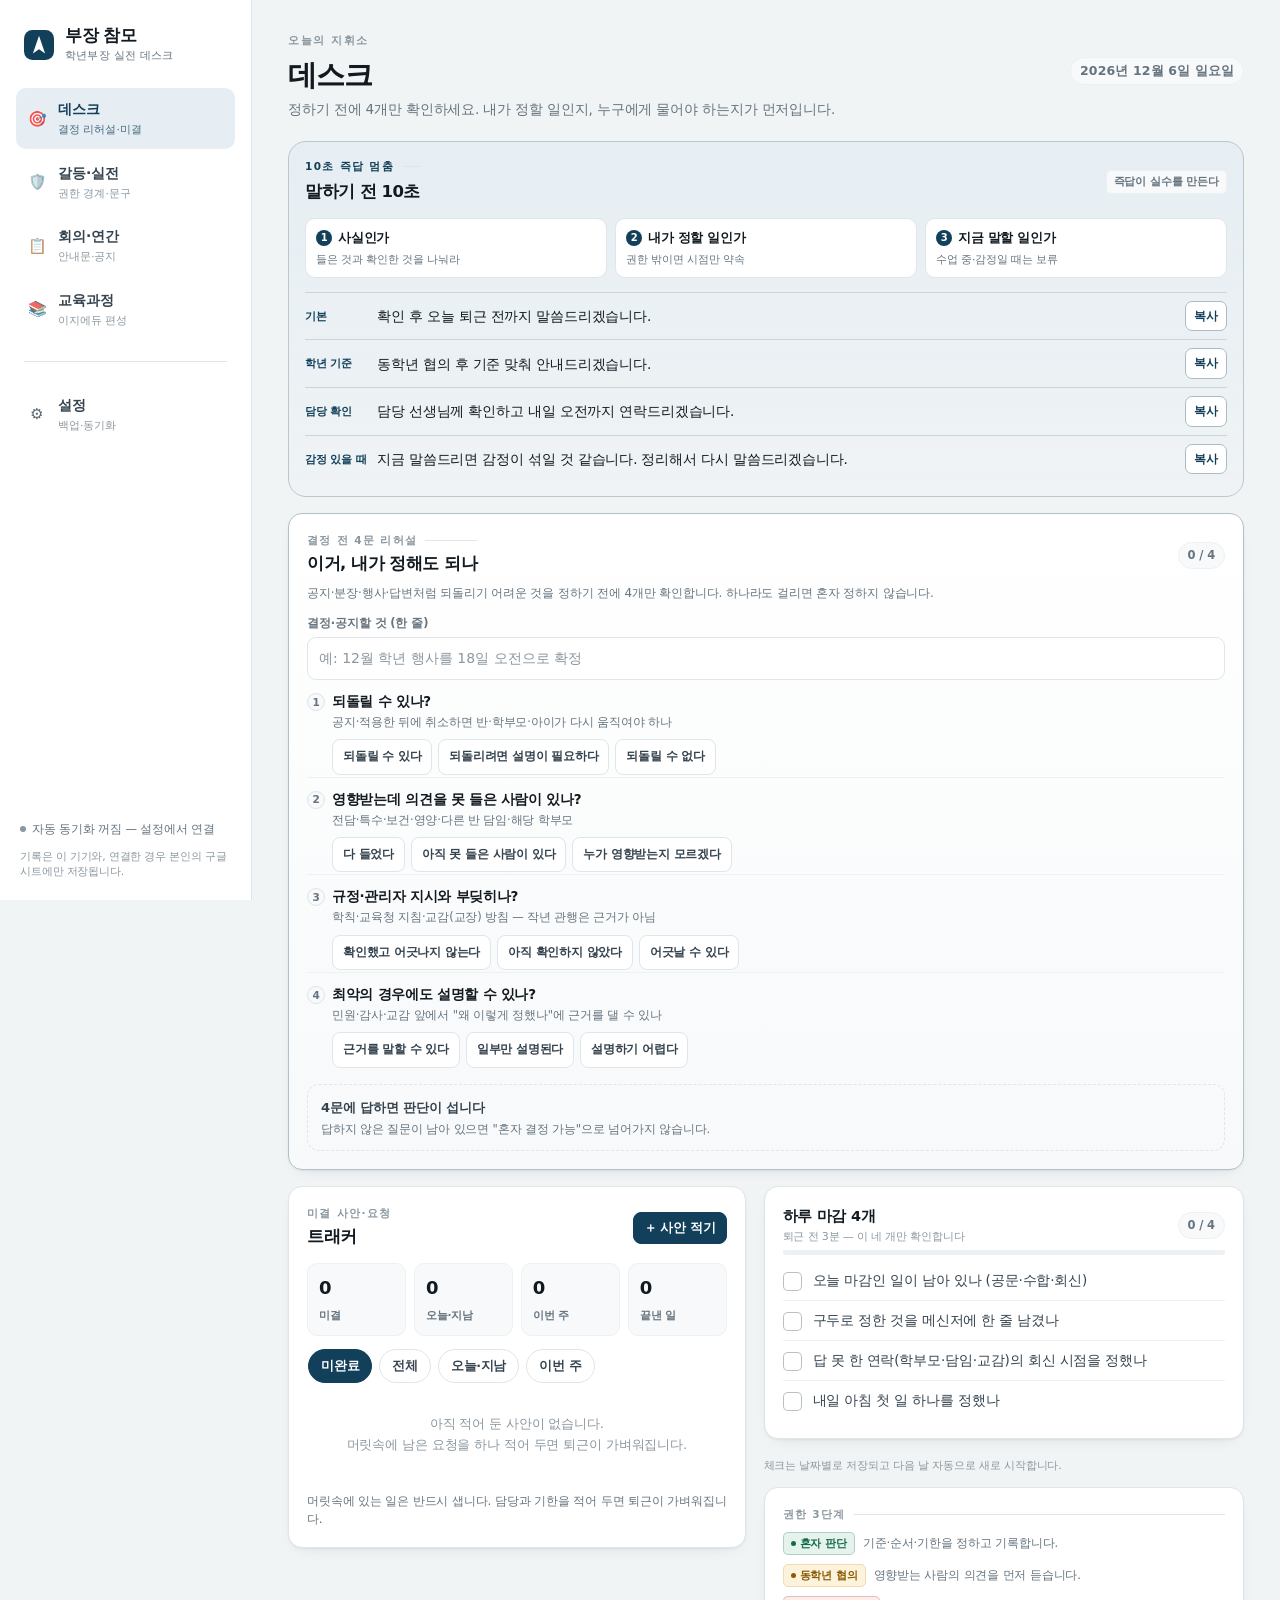
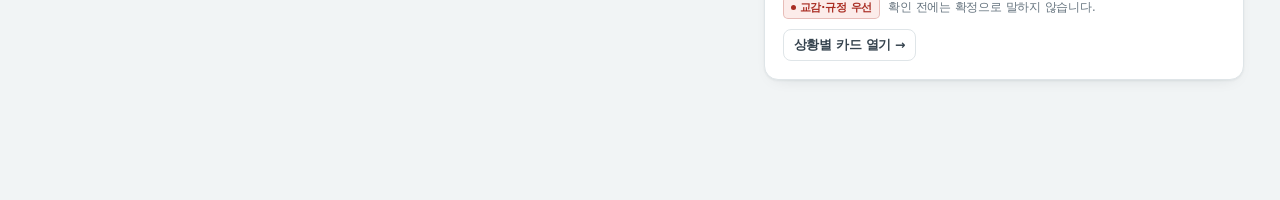
==== commit cad74273: "부장 참모 v3: 의사결정 리허설·현실 갈등대응 개편" ====
--- a/index.html
+++ b/index.html
@@ -4,7 +4,7 @@
 <meta charset="utf-8">
 <meta name="viewport" content="width=device-width, initial-scale=1, viewport-fit=cover">
 <title>부장 참모 — 학년부장 실전 데스크</title>
-<meta name="description" content="처음 맡은 학년부장을 위한 실전 데스크. 즉답 보류, 미결 사안 트래커, 상황별 판단 순서와 완성 문구, 회의 확정 공지, 이지에듀 편성 체크리스트.">
+<meta name="description" content="처음 맡은 학년부장을 위한 실전 데스크. 결정 전 4문 리허설, 권한 경계가 표시된 갈등 대응 카드와 문구, 회의 전 안내문·회의 후 공지 생성, 이지에듀 편성 체크리스트.">
 <meta name="theme-color" content="#123f5a" media="(prefers-color-scheme: light)">
 <meta name="theme-color" content="#0c1013" media="(prefers-color-scheme: dark)">
 <meta name="apple-mobile-web-app-capable" content="yes">
@@ -158,8 +158,6 @@
 .chip-row::-webkit-scrollbar{display:none}
 
 .tag{display:inline-flex;align-items:center;gap:4px;font-size:11px;font-weight:800;letter-spacing:-.01em;padding:2px 7px;border-radius:5px;background:var(--card2);color:var(--sub);border:1px solid var(--line2)}
-.badge-rule{background:var(--amber-bg);color:var(--amber);border:1px solid var(--amber-line)}
-.badge-rule::before{content:"⚖";font-size:10px}
 .pill{display:inline-flex;align-items:center;gap:5px;font-size:11.5px;font-weight:700;padding:3px 9px;border-radius:999px;background:var(--card2);color:var(--sub);border:1px solid var(--line2);font-variant-numeric:tabular-nums}
 .pill.due{background:var(--amber-bg);color:var(--amber);border-color:var(--amber-line)}
 .pill.over{background:var(--danger-bg);color:var(--danger);border-color:color-mix(in srgb,var(--danger) 25%,transparent)}
@@ -406,6 +404,101 @@
   .mhead{grid-template-columns:1fr !important}
 }
 
+/* ---------------------------------------------------------------- v3 · 결정 리허설 */
+.reh{border-color:color-mix(in srgb,var(--acc) 22%,var(--line));background:linear-gradient(180deg,var(--card),var(--card2))}
+.reh-q{border-top:1px solid var(--line2);padding:12px 0 2px}
+.reh-q:first-child{border-top:0}
+.reh-q .qh b{display:flex;align-items:flex-start;gap:7px;font-size:13.5px;font-weight:800;letter-spacing:-.02em;line-height:1.4}
+.reh-q .qh b i{flex:none;font-style:normal;width:18px;height:18px;border-radius:50%;background:var(--card2);border:1px solid var(--line);color:var(--sub);font-size:10.5px;font-weight:800;display:grid;place-items:center;margin-top:1px}
+.reh-q.on .qh b i{background:var(--acc);border-color:var(--acc);color:var(--acc-fg)}
+.reh-q .qh span{display:block;font-size:11.5px;color:var(--sub);line-height:1.5;margin:3px 0 8px 25px}
+.reh-opts{display:flex;flex-wrap:wrap;gap:6px;margin-left:25px}
+@media (max-width:560px){.reh-opts{margin-left:0}}
+.reh-opt{font-size:12px;font-weight:700;letter-spacing:-.02em;padding:7px 10px;min-height:34px;border-radius:8px;border:1px solid var(--line);background:var(--card);color:var(--ink2);text-align:left}
+.reh-opt:hover{background:var(--card2)}
+.reh-opt[aria-pressed="true"]{font-weight:800}
+.reh-opt.v-ok[aria-pressed="true"]{background:var(--ok-bg);border-color:color-mix(in srgb,var(--ok) 40%,var(--line));color:var(--ok)}
+.reh-opt.v-warn[aria-pressed="true"]{background:var(--amber-bg);border-color:var(--amber-line);color:var(--amber)}
+.reh-opt.v-risk[aria-pressed="true"]{background:var(--danger-bg);border-color:color-mix(in srgb,var(--danger) 35%,var(--line));color:var(--danger)}
+
+.verdict{margin-top:14px;border-radius:12px;padding:12px 13px;border:1px solid var(--line);background:var(--card)}
+.verdict.empty-v{border-style:dashed;background:transparent}
+.verdict.empty-v b{display:block;font-size:13px;font-weight:800;color:var(--ink2)}
+.verdict.empty-v span{display:block;font-size:11.5px;color:var(--sub);margin-top:3px;line-height:1.5}
+.verdict .vhead{display:flex;align-items:center;gap:8px;flex-wrap:wrap}
+.verdict .vb{font-size:14px;font-weight:800;letter-spacing:-.03em}
+.verdict .vd{font-size:12.5px;color:var(--ink2);line-height:1.55;margin-top:5px}
+.verdict.lv0{border-color:color-mix(in srgb,var(--ok) 35%,var(--line));background:color-mix(in srgb,var(--ok) 6%,var(--card))}
+.verdict.lv0 .vb{color:var(--ok)}
+.verdict.lv1{border-color:var(--amber-line);background:var(--amber-bg)}
+.verdict.lv1 .vb{color:var(--amber)}
+.verdict.lv1 .vd{color:var(--ink)}
+.verdict.lv2{border-color:color-mix(in srgb,var(--danger) 30%,var(--line));background:var(--danger-bg)}
+.verdict.lv2 .vb{color:var(--danger)}
+.verdict.lv2 .vd{color:var(--ink)}
+.verdict .vwhy,.verdict .vnote,.verdict .vmiss,.verdict .vnext{margin-top:10px}
+.verdict .vwhy > b,.verdict .vnote > b,.verdict .vmiss > b,.verdict .vnext > b{display:block;font-size:10.5px;font-weight:800;letter-spacing:.06em;color:var(--sub);margin-bottom:4px}
+.verdict ul,.verdict ol{margin:0;padding-left:17px;display:flex;flex-direction:column;gap:4px}
+.verdict li{font-size:12.5px;line-height:1.55;color:var(--ink2)}
+.verdict.lv2 .vwhy li{color:var(--ink)}
+.verdict .vnote li{color:var(--sub)}
+
+/* 권한 배지 */
+.auth-badge{display:inline-flex;align-items:center;gap:4px;font-size:10.5px;font-weight:800;letter-spacing:-.01em;padding:2px 7px;border-radius:5px;border:1px solid var(--line2);background:var(--card2);color:var(--sub);white-space:nowrap}
+.auth-badge::before{content:"";width:5px;height:5px;border-radius:50%;background:currentColor}
+.auth-badge.self{background:var(--ok-bg);color:var(--ok);border-color:color-mix(in srgb,var(--ok) 25%,transparent)}
+.auth-badge.team{background:var(--amber-bg);color:var(--amber);border-color:var(--amber-line)}
+.auth-badge.admin{background:var(--danger-bg);color:var(--danger);border-color:color-mix(in srgb,var(--danger) 25%,transparent)}
+.authlegend{display:flex;flex-direction:column;gap:9px;margin-top:2px}
+.authlegend > div{display:grid;grid-template-columns:auto 1fr;gap:8px;align-items:center}
+.authlegend p{font-size:11.5px;color:var(--sub);line-height:1.45;margin:0}
+.pb-card .ct .auth-badge{margin-left:auto}
+
+/* 카드 상세 · 권한 경계 */
+.bound{border-radius:11px;padding:12px 13px;border:1px solid var(--line);background:var(--card2)}
+.bound.self{border-color:color-mix(in srgb,var(--ok) 28%,var(--line));background:color-mix(in srgb,var(--ok) 6%,var(--card))}
+.bound.team{border-color:var(--amber-line);background:var(--amber-bg)}
+.bound.admin{border-color:color-mix(in srgb,var(--danger) 25%,var(--line));background:var(--danger-bg)}
+.bound .bh{display:flex;align-items:center;gap:8px;flex-wrap:wrap;margin-bottom:8px}
+.bound .bh b{font-size:10px;font-weight:800;letter-spacing:.1em;color:var(--sub)}
+.bound .bh span{font-size:11px;color:var(--sub);line-height:1.45}
+.bound .brow{display:grid;grid-template-columns:88px 1fr;gap:8px;padding:6px 0;border-top:1px solid color-mix(in srgb,var(--sub) 14%,transparent)}
+.bound .brow b{font-size:10.5px;font-weight:800;color:var(--ok);letter-spacing:-.01em;line-height:1.45}
+.bound .brow.stop b{color:var(--danger)}
+.bound .brow span{font-size:12.5px;color:var(--ink);line-height:1.5}
+
+/* 회의 안내문 */
+.agrow{display:grid;grid-template-columns:22px 1fr;gap:7px;padding:8px 0;border-top:1px solid var(--line2);align-items:start}
+.agrow:first-child{border-top:0}
+.agrow .agn{font-size:11px;font-weight:800;color:var(--acc);text-align:center;padding-top:11px}
+.agrow .delrow{grid-column:2;justify-self:end}
+@media (min-width:700px){
+  .agrow{grid-template-columns:22px minmax(0,1fr) minmax(0,1fr) 32px;align-items:center}
+  .agrow .agn{padding-top:0}
+  .agrow .delrow{grid-column:auto;justify-self:end}
+}
+.btn-link{border:0;background:transparent;color:var(--sub);font-weight:700;text-decoration:underline;text-underline-offset:3px;min-height:32px;padding:0 4px}
+
+/* 마일스톤 */
+.rm .risk{font-size:11.5px;color:var(--danger);line-height:1.45;margin:0 0 5px;padding-left:1px}
+.rm.done .when{color:var(--ok)}
+.rm.done b{color:var(--sub)}
+
+/* 업무 시트 */
+.linkcard .saved .sheet-open{display:inline-flex;align-items:center;font-size:12.5px;font-weight:700;color:var(--acc);word-break:break-all}
+.drive-search{display:inline-block;margin-top:10px;font-size:12px;font-weight:700;color:var(--sub);text-decoration:underline;text-underline-offset:3px}
+.checkless{list-style:none;padding:0;display:flex;flex-direction:column;gap:8px}
+.checkless li{font-size:12.5px;line-height:1.55;color:var(--sub);padding-left:12px;position:relative}
+.checkless li::before{content:"";position:absolute;left:0;top:8px;width:4px;height:4px;border-radius:50%;background:var(--faint)}
+.checkless b{color:var(--ink2);font-weight:750}
+
+/* 회의 헤더: 좁은 화면에서 모드 선택을 아래로 */
+@media (max-width:640px){
+  .meethead{flex-wrap:wrap}
+  .meethead .seg{width:100%;display:flex}
+  .meethead .seg button{flex:1;min-height:38px}
+}
+
 </style>
 </head>
 <body>
@@ -416,9 +509,9 @@
     <div><b>부장 참모</b><span>학년부장 실전 데스크</span></div>
   </div>
   <nav class="railnav" aria-label="화면">
-    <button data-act="tab" data-tab="desk"><span class="ico">🎯</span><span>데스크<small>오늘의 지휘소</small></span></button>
-    <button data-act="tab" data-tab="playbook"><span class="ico">🛡️</span><span>실전 플레이북<small>상황·갈등·문구</small></span></button>
-    <button data-act="tab" data-tab="meeting"><span class="ico">📋</span><span>회의·연간<small>12학급 운영</small></span></button>
+    <button data-act="tab" data-tab="desk"><span class="ico">🎯</span><span>데스크<small>결정 리허설·미결</small></span></button>
+    <button data-act="tab" data-tab="playbook"><span class="ico">🛡️</span><span>갈등·실전<small>권한 경계·문구</small></span></button>
+    <button data-act="tab" data-tab="meeting"><span class="ico">📋</span><span>회의·연간<small>안내문·공지</small></span></button>
     <button data-act="tab" data-tab="curric"><span class="ico">📚</span><span>교육과정<small>이지에듀 편성</small></span></button>
   </nav>
   <div style="height:1px;background:var(--line);margin:0 8px"></div>
@@ -449,7 +542,7 @@
       <div class="headrow">
         <div>
           <h1>데스크</h1>
-          <p>급한 전화, 갑작스러운 지시, 머릿속에 남은 요청. 여기서 한 번 정리하고 하루를 시작하세요.</p>
+          <p>정하기 전에 4개만 확인하세요. 내가 정할 일인지, 누구에게 물어야 하는지가 먼저입니다.</p>
         </div>
         <span class="pill hero-date" id="deskDate"></span>
       </div>
@@ -458,17 +551,34 @@
     <div class="brake">
       <div class="spread">
         <div>
-          <div class="section-label" style="color:var(--acc);margin-bottom:4px">10초 즉답 보류 브레이크</div>
-          <b class="h2">말하기 전 3문</b>
+          <div class="section-label" style="color:var(--acc);margin-bottom:4px">10초 즉답 멈춤</div>
+          <b class="h2">말하기 전 10초</b>
         </div>
         <span class="tag">즉답이 실수를 만든다</span>
       </div>
       <div class="q3">
-        <div><b><i>1</i>옳은가</b><span>사실인가? 추측인가?</span></div>
-        <div><b><i>2</i>필요한가</b><span>지금 말해야 하나?</span></div>
-        <div><b><i>3</i>친절한가</b><span>말투만 고칠 수 있나?</span></div>
+        <div><b><i>1</i>사실인가</b><span>들은 것과 확인한 것을 나눠라</span></div>
+        <div><b><i>2</i>내가 정할 일인가</b><span>권한 밖이면 시점만 약속</span></div>
+        <div><b><i>3</i>지금 말할 일인가</b><span>수업 중·감정일 때는 보류</span></div>
       </div>
       <div id="holdList"></div>
+    </div>
+
+    <div class="card reh" id="rehCard" style="margin-top:16px">
+      <div class="spread">
+        <div>
+          <div class="section-label" style="margin-bottom:2px">결정 전 4문 리허설</div>
+          <b class="h2">이거, 내가 정해도 되나</b>
+        </div>
+        <span class="pill" id="rehCount">0 / 4</span>
+      </div>
+      <p class="tiny" style="margin-top:6px">공지·분장·행사·답변처럼 되돌리기 어려운 것을 정하기 전에 4개만 확인합니다. 하나라도 걸리면 혼자 정하지 않습니다.</p>
+      <div class="field" style="margin-top:11px">
+        <label for="rehTitle">결정·공지할 것 (한 줄)</label>
+        <input id="rehTitle" class="input" data-act="reh-title" placeholder="예: 12월 학년 행사를 18일 오전으로 확정" value="">
+      </div>
+      <div id="rehList"></div>
+      <div id="rehVerdict"></div>
     </div>
 
     <div class="desk-grid" style="margin-top:16px">
@@ -489,26 +599,35 @@
       </div>
 
       <div class="stack">
-        <div class="card ckcard" id="ck-am"></div>
-        <div class="card ckcard" id="ck-pm"></div>
-        <p class="daily-reset">체크는 날짜별로 저장되고 다음 날 자동으로 새로 시작합니다. 오래된 체크는 자동으로 정리됩니다.</p>
+        <div class="card ckcard" id="ck-day"></div>
+        <p class="daily-reset">체크는 날짜별로 저장되고 다음 날 자동으로 새로 시작합니다.</p>
+        <div class="card">
+          <div class="section-label">권한 3단계</div>
+          <div class="authlegend">
+            <div><span class="auth-badge self">혼자 판단</span><p>기준·순서·기한을 정하고 기록합니다.</p></div>
+            <div><span class="auth-badge team">동학년 협의</span><p>영향받는 사람의 의견을 먼저 듣습니다.</p></div>
+            <div><span class="auth-badge admin">교감·규정 우선</span><p>확인 전에는 확정으로 말하지 않습니다.</p></div>
+          </div>
+          <button class="btn btn-sm btn-ghost" style="margin-top:10px" data-act="tab" data-tab="playbook">상황별 카드 열기 →</button>
+        </div>
       </div>
     </div>
   </section>
 
-  <!-- ============================================================ 플레이북 -->
+  <!-- ============================================================ 갈등·실전 -->
   <section id="view-playbook" hidden>
     <div class="tabhead">
-      <div class="eyebrow">실전 플레이북</div>
-      <h1>상황·갈등·문구</h1>
-      <p>판단이 어려운 순간에 펼치세요. 기준 한 줄, 순서 세 줄, 바로 보낼 문장 세 개. 여기에 내 사례를 한 줄씩 쌓으면 내 매뉴얼이 됩니다.</p>
+      <div class="eyebrow">갈등·실전 대응</div>
+      <h1>내가 정해도 되는 일인가</h1>
+      <p>카드마다 권한 경계(내가 정할 수 있는 것 / 넘겨야 하는 선)를 먼저 답니다. 급할 때는 배지부터 보고, 그다음 문구를 복사하세요.</p>
     </div>
 
     <div class="pb-tools">
       <div class="search-wrap">
         <span class="ic">⌕</span>
-        <input id="pbQ" data-act="pbq" type="search" placeholder="상황 검색 (예: 민원, 거절, 회의, 공문, 학폭)" aria-label="상황 검색">
+        <input id="pbQ" data-act="pbq" type="search" placeholder="상황 검색 (예: 분장, 민원, 결재, 회의, 학폭)" aria-label="상황 검색">
       </div>
+      <div class="chip-row" id="pbAuthChips"></div>
       <div class="chip-row" id="pbChips"></div>
     </div>
 
@@ -518,27 +637,8 @@
     </div>
     <div class="pb-grid" id="pbList"></div>
 
-    <div class="section-label" style="margin-top:24px">흔들릴 때 돌아갈 10원칙</div>
+    <div class="section-label" style="margin-top:24px">내가 지킬 선 4줄</div>
     <div class="principle-strip" id="principleStrip"></div>
-
-    <details class="accordion" style="margin-top:20px">
-      <summary>동학년 스몰토크 — 짧게, 가볍게, 끝내는 말까지</summary>
-      <div class="abody">
-        <div class="section-label" style="margin-top:2px">짧게 끝내는 네 걸음</div>
-        <div id="talkRules"></div>
-        <div class="section-label" style="margin-top:14px">장면별 한마디</div>
-        <div class="chip-row" id="talkChips" style="margin-bottom:9px"></div>
-        <div id="talkBody"></div>
-        <div class="row" style="margin-top:10px"><button class="btn btn-sm btn-ghost" data-act="talk-random">아무거나 한마디</button></div>
-        <div id="talkRand" class="tiny" style="margin-top:8px"></div>
-        <p class="tiny" style="margin-top:14px"><b>피하면 편한 주제</b> · <span id="avoid"></span></p>
-      </div>
-    </details>
-
-    <details class="accordion" style="margin-top:10px">
-      <summary>함께 해내는 마음가짐 — 싫은 마음은 두고 행동만 고르기</summary>
-      <div class="abody" id="mindList"></div>
-    </details>
   </section>
 
   <!-- ============================================================ 회의 -->
@@ -546,40 +646,63 @@
     <div class="tabhead">
       <div class="eyebrow">12학급 운영</div>
       <h1>회의·연간</h1>
-      <p>회의는 초안으로 시작하고 한 줄 공지로 끝냅니다. 2~3월과 10대 업무 영역은 미리 표시해 두고 하나씩 지웁니다.</p>
+      <p>회의 전에는 초안·바꿀 수 없는 것·결정 방식을 먼저 보내고, 회의 후에는 확정·보류·담당·기한을 한 줄로 남깁니다.</p>
     </div>
 
     <div class="card">
-      <div class="section-label">초안 중심 회의 진행기</div>
-      <div class="step3">
-        <div class="s"><span class="k">회의 전 · 하루 전</span><b>초안을 먼저 공유</b><p>안건, 내 제안, 오늘 정할 것 세 줄을 문서로 보냅니다. 읽고 온 사람이 있으면 회의가 절반 줄어듭니다.</p></div>
-        <div class="s"><span class="k">회의 중 · 20~30분</span><b>3분 설명 + 구체 질문</b><p>"어떻게 생각하세요" 대신 "A와 B 중 어느 쪽". 안건마다 결정만 빠르게.</p></div>
-        <div class="s"><span class="k">회의 후 · 당일</span><b>확정·보류·담당·기한</b><p>정한 것과 못 정한 것을 구분해 한 줄 공지. 담당과 기한이 없으면 그 결정은 사라집니다.</p></div>
-      </div>
+      <div class="section-label">회의 3단계</div>
+      <div class="step3" id="meetSteps"></div>
     </div>
 
     <div class="card" style="margin-top:14px">
-      <div class="spread" style="margin-bottom:4px">
+      <div class="spread meethead" style="margin-bottom:4px">
         <div>
           <div class="section-label" style="margin-bottom:2px">회의록 · 공지</div>
-          <b class="h2">확정사항 공지 만들기</b>
+          <b class="h2">안내문 · 공지 만들기</b>
         </div>
-        <button class="btn btn-sm btn-ghost" data-act="mrow-add">＋ 항목</button>
+        <div class="seg" role="group" aria-label="문구 종류">
+          <button data-act="m-mode" data-mode="before">회의 전 안내문</button>
+          <button data-act="m-mode" data-mode="after">회의 후 공지</button>
+        </div>
       </div>
-      <p class="tiny" style="margin-bottom:10px">정한 내용을 적고 문구를 만들면 카톡방에 그대로 붙여 넣을 수 있습니다. 저장해 두면 다음 회의에서 이어집니다.</p>
+      <p class="tiny" style="margin-bottom:10px">카톡방에 그대로 붙여 넣을 수 있습니다. 저장해 두면 다음 회의에서 이어집니다.</p>
       <div class="grid mhead" style="grid-template-columns:1fr 1fr;gap:9px">
         <div class="field"><label for="mDate">회의 날짜</label><input id="mDate" type="date" class="input" data-act="m-date"></div>
-        <div class="field"><label for="mName">이름</label><input id="mName" class="input" data-act="m-name" placeholder="학년 협의회 결과"></div>
+        <div class="field"><label for="mName">이름</label><input id="mName" class="input" data-act="m-name" placeholder="5학년 협의회"></div>
       </div>
-      <div class="lbl" style="margin:12px 0 2px">정한 것 / 보류한 것</div>
-      <div id="mRows"></div>
-      <div class="field" style="margin-top:10px"><label for="mMemo">안내 한 줄 (선택)</label><textarea id="mMemo" class="textarea" data-act="m-memo" style="min-height:54px" placeholder="예: 다음 협의는 11/25(화)입니다."></textarea></div>
-      <div class="row" style="margin-top:10px">
-        <button class="btn btn-primary" data-act="m-gen">공지 문구 만들기</button>
+
+      <div id="preFields">
+        <div class="spread" style="margin:14px 0 2px">
+          <div class="lbl">안건과 내 초안</div>
+          <button class="btn btn-sm btn-ghost" data-act="ag-add">＋ 안건</button>
+        </div>
+        <div id="mAgenda"></div>
+        <div class="grid" style="grid-template-columns:1fr 1fr;gap:9px;margin-top:10px">
+          <div class="field"><label for="mFlex">바꿀 수 있는 것</label><textarea id="mFlex" class="textarea" data-act="m-flexible" style="min-height:74px" placeholder="행사 순서, 준비물 분담, 연습 시간&#10;(한 줄에 하나)"></textarea></div>
+          <div class="field"><label for="mFixed">못 바꾸는 것 (규정·지시)</label><textarea id="mFixed" class="textarea" data-act="m-fixed" style="min-height:74px" placeholder="교육과정 시수, 학사일정, 예산 한도&#10;(한 줄에 하나)"></textarea></div>
+        </div>
+        <div class="field" style="margin-top:10px"><label for="mDecide">결정 방식</label>
+          <select id="mDecide" class="select" data-act="m-decide">
+            <option value="부장 결정">의견 듣고 부장이 결정</option>
+            <option value="다수결">다수결</option>
+            <option value="전원 합의">전원 합의</option>
+          </select>
+        </div>
+      </div>
+
+      <div id="postFields" hidden>
+        <div class="lbl" style="margin:12px 0 2px">정한 것 / 보류한 것</div>
+        <div id="mRows"></div>
+        <div class="row" style="margin-top:8px"><button class="btn btn-sm btn-ghost" data-act="mrow-add">＋ 항목</button></div>
+        <div class="field" style="margin-top:10px"><label for="mMemo">안내 한 줄 (선택)</label><textarea id="mMemo" class="textarea" data-act="m-memo" style="min-height:54px" placeholder="예: 다음 협의는 11/25(화)입니다."></textarea></div>
+      </div>
+
+      <div class="row" style="margin-top:12px">
+        <button class="btn btn-primary" data-act="m-gen">문구 만들기</button>
         <button class="btn btn-ghost" data-act="m-save">회의록에 저장</button>
       </div>
       <textarea id="mPreview" class="notice-preview" style="margin-top:12px" placeholder="문구를 만들면 여기에 나옵니다. 직접 고쳐도 됩니다." aria-label="공지 미리보기"></textarea>
-      <div class="row" style="justify-content:flex-end;margin-top:8px"><button class="copy-mini" data-act="m-copy">공지 복사</button></div>
+      <div class="row" style="justify-content:flex-end;margin-top:8px"><button class="copy-mini" data-act="m-copy">복사</button></div>
     </div>
 
     <div class="card" style="margin-top:14px">
@@ -589,14 +712,30 @@
 
     <div class="grid-2" style="margin-top:14px;align-items:start">
       <div class="card">
-        <div class="section-label">2~3월 학년 초 로드맵</div>
+        <div class="section-label">학년 초 + 학기 중 마일스톤</div>
+        <p class="tiny" style="margin-bottom:10px">놓치면 크게 터지는 것만 남겼습니다. 빨간 줄이 그 일을 놓쳤을 때 생기는 일입니다.</p>
         <div class="roadmap" id="roadmap"></div>
       </div>
 
-      <div class="card">
-        <div class="section-label">10대 업무 영역 마스터</div>
-        <p class="tiny" style="margin-bottom:10px">작년 부장이 없어도 굴러가게, 영역마다 확인할 것과 조심할 것을 붙여 뒀습니다. 상태와 메모는 이 기기에 저장됩니다.</p>
-        <div class="stack" id="areas" style="gap:8px"></div>
+      <div class="stack">
+        <div class="card linkcard">
+          <div class="section-label" style="color:var(--acc)">내 업무 시트</div>
+          <p class="tiny">★부장 업무 시트처럼 실제 업무 목록은 여기서 바로 엽니다. 주소는 이 기기에만 저장되고 앱 코드에는 들어가지 않습니다.</p>
+          <div class="row" style="margin-top:9px;align-items:stretch">
+            <input id="workUrl" class="input" style="flex:1;min-width:0" placeholder="https://docs.google.com/spreadsheets/…" aria-label="업무 시트 주소">
+            <button class="btn btn-sm btn-primary" data-act="work-save">저장</button>
+          </div>
+          <div id="workSaved" class="saved"></div>
+          <a class="drive-search" href="https://drive.google.com/drive/search?q=%EB%B6%80%EC%9E%A5%20%EC%97%85%EB%AC%B4" target="_blank" rel="noopener">드라이브에서 '부장 업무' 파일 찾기 ↗</a>
+        </div>
+        <div class="card">
+          <div class="section-label">회의에서 자주 빠지는 것</div>
+          <ul class="checkless">
+            <li><b>바꿀 수 없는 것</b>을 미리 말하지 않아 뒤에서 "왜 우리 의견은 안 들어갔나"가 나옵니다.</li>
+            <li><b>결정 방식</b>을 안 밝히면 의견을 낸 사람과 결정한 사람이 뒤섞입니다.</li>
+            <li><b>담당·기한</b>이 없으면 그 결정은 다음 회의에서 다시 안건으로 올라옵니다.</li>
+          </ul>
+        </div>
       </div>
     </div>
   </section>
@@ -681,7 +820,7 @@
     <div class="card" style="margin-top:14px">
       <div class="section-label">파일로 백업</div>
       <div class="settings-row">
-        <div class="desc"><b>JSON 내보내기</b><span>사안·회의록·사례 노트·체크 상태 전부를 한 파일로 저장합니다.</span></div>
+        <div class="desc"><b>JSON 내보내기</b><span>사안·회의록·사례 노트·리허설·체크 상태 전부를 한 파일로 저장합니다.</span></div>
         <button class="btn btn-sm btn-ghost" data-act="export">내보내기</button>
       </div>
       <div class="settings-row">
@@ -720,66 +859,409 @@
     </div>
 
     <p class="tiny" style="margin:16px 4px 0">개인정보 · 앱에는 이름·학교명이 들어 있지 않습니다. 적는 내용(학부모·학생 관련)은 이 기기 저장소와, 연결한 경우 본인 구글 시트에만 남습니다. 공용 기기에서는 기록 지우기로 정리하세요.</p>
-    <p class="tiny faint" style="margin:10px 4px 0">부장 참모 v2.0.0 · 인터넷 없이도 열립니다</p>
+    <p class="tiny faint" style="margin:10px 4px 0">부장 참모 v3.0.0 · 인터넷 없이도 열립니다</p>
   </section>
 </div>
 
 <nav class="bottomnav" aria-label="화면">
   <button data-act="tab" data-tab="desk"><span class="ico">🎯</span>데스크</button>
-  <button data-act="tab" data-tab="playbook"><span class="ico">🛡️</span>플레이북</button>
+  <button data-act="tab" data-tab="playbook"><span class="ico">🛡️</span>갈등·실전</button>
   <button data-act="tab" data-tab="meeting"><span class="ico">📋</span>회의·연간</button>
   <button data-act="tab" data-tab="curric"><span class="ico">📚</span>교육과정</button>
   <button data-act="tab" data-tab="settings"><span class="ico">⚙️</span>설정</button>
 </nav>
 
 <script>
-/* 부장 참모 — 실전 플레이북 데이터
-   각 항목: 상황 → 판단 기준 → 판단 순서 → 하지 말 것 → 바로 보내는 문구(3톤) → 내 사례 */
+/* 부장 참모 — 갈등·실전 대응 카드
+   카드마다: 권한 경계(내가 정할 수 있는 것 / 넘겨야 하는 선) → 판단 기준 → 순서 → 하지 말 것 → 문구 3톤 → 내 사례
+   auth: self(혼자 판단) / team(동학년 협의) / admin(교감·규정 우선) */
+
 var CATS = [
-  { id: 'dolbal', name: '돌발·민원', hint: '전화·방문·단체방' },
-  { id: 'gyosa', name: '교사·협조', hint: '동학년 12명' },
-  { id: 'gwanri', name: '관리자·보고', hint: '교감·교장' },
-  { id: 'gongmun', name: '공문·규정', hint: '해석과 기준' },
-  { id: 'haksaeng', name: '학생·생활', hint: '안전·사안' },
-  { id: 'minde', name: '스몰토크·마음', hint: '나를 지키기' }
+  { id: 'minwon', name: '학부모·민원' },
+  { id: 'donghak', name: '동학년·교사' },
+  { id: 'gyogam', name: '교감·관리자' },
+  { id: 'gongmun', name: '공문·규정' },
+  { id: 'haksaeng', name: '학생·안전' }
 ];
 
+var AUTH = {
+  self: { k: 'self', label: '혼자 판단', d: '내 권한 안에서 정하고 기록하면 됩니다. 단, 아래 선은 넘지 않습니다.' },
+  team: { k: 'team', label: '동학년 협의', d: '영향받는 사람의 의견을 먼저 듣고 정합니다. 혼자 정하면 그 결정은 혼자 지게 됩니다.' },
+  admin: { k: 'admin', label: '교감·규정 우선', d: '규정·결재·담당자 확인이 먼저입니다. 확인 전에는 확정으로 말하지 않습니다.' }
+};
+
 var PLAYBOOKS = [
+
+  /* ---------------------------------------------------------------- 동학년·교사 */
   {
-    id: 'p01', cat: 'dolbal', t: '학부모가 아침부터 전화로 항의한다',
-    lead: '통화를 끊을 수 없고, 지금 답을 요구한다.',
-    crit: '항의의 8할은 "지금 답을 달라"는 압박입니다. 답 대신 확인할 사람과 드릴 시각을 주면 대부분 가라앉습니다.',
+    id: 'g01', cat: 'donghak', auth: 'team',
+    t: '맡은 분장(업무)을 못 하겠다고 한다',
+    lead: '"제가 그건 정말 어려워요." 다른 반은 다 하고 있는데 한 명이 비켜 있다.',
+    bound: { can: '분장표 기준·순서·기한을 다시 맞추고, 다른 분장과 교환해 주는 것', stop: '담임 배정을 바꾸거나 근무평정·평가에 반영하겠다고 말하는 것' },
+    crit: '거절은 대개 시간·방법·관계 중 하나입니다. 기준을 다시 보여 주고 한 번 조정하면 대부분 정리됩니다. 조정한 사실은 12명 모두에게 같은 방식으로 알립니다.',
     steps: [
-      '사실만 받아 적습니다 — 언제, 어떤 일, 어느 반, 무엇을 원하는지. 판단은 아직 하지 않습니다.',
-      '내가 결정할 수 있는 일인지 가릅니다. 수업·평가·규정은 담당자 확인이 먼저입니다.',
-      '답 대신 시점을 줍니다 — "오늘 4시까지"처럼 구체적으로. 이 약속은 반드시 지킵니다.',
-      '담임·교감과 기준을 맞춘 뒤 같은 말로 다시 연락합니다.'
+      '무엇이 어려운지 한 가지로 좁혀 묻습니다 — 시간이 없는지, 방법을 모르는지, 작년에 문제가 있었는지.',
+      '내가 줄일 수 있는 것(범위·분량·기한)과 바꿀 수 있는 것(다른 분장과 교환)을 먼저 제안합니다.',
+      '조정 결과를 분장표에 반영하고 12명에게 "왜 바뀌었는지" 한 줄로 공지합니다.',
+      '두 번째 거절이면 교감에게 사실과 내가 한 조정만 보고합니다. 평가 이야기는 하지 않습니다.'
     ],
     dont: [
-      '전화에서 규정 해석·사과·보상을 즉석에서 약속하지 않습니다.',
-      '담임에게 확인하지 않고 "담임이 그랬대요"를 전달하지 않습니다.',
-      '항의받은 그 자리에서 다른 학부모에게 이 이야기를 하지 않습니다.'
+      '"다들 하는데 왜 선생님만"이라고 비교하지 않습니다.',
+      '회의 자리에서 공개 지적하지 않습니다. 따로, 짧게.',
+      '조용히 대신 해주고 넘어가지 않습니다. 그게 다음 사람의 기준이 됩니다.'
     ],
     msgs: [
-      { k: '정중·공식', t: '어머님, 말씀 잘 들었습니다. 제가 확인해야 할 부분이 있어 오늘 퇴근 전까지 다시 연락드리겠습니다. 아이가 불편했던 부분은 제가 직접 챙기겠습니다.' },
-      { k: '부드럽게', t: '어머님 마음 충분히 이해합니다. 다만 제가 정확히 모르는 채로 말씀드리면 오히려 아이에게 안 좋을 것 같아요. 오늘 안으로 확인해서 다시 전화드릴게요.' },
-      { k: '단호하게', t: '지금 이 자리에서 결론을 말씀드리면 부정확할 수 있습니다. 확인 후 정확히 안내드리는 것이 맞다고 생각합니다. 오늘 4시까지 연락드리겠습니다.' }
+      { k: '1차 · 사실 확인', t: '선생님, ○○ 분장 관련해서 잠깐 여쭙고 싶습니다. 시간이 부족하신지, 방법이 어려우신지, 다른 사정이 있으신지 편하게 말씀해 주세요. 제가 조정할 수 있는 부분은 조정하겠습니다.' },
+      { k: '조정 제안', t: '그럼 ○○은 제가 ○○선생님과 바꾸고, 선생님은 ○○을 맡아 주시면 어떨까요? 분장표에는 제가 반영해서 12명에게 다시 공지하겠습니다. 시수 기준은 그대로입니다.' },
+      { k: '전체 공지', t: '선생님들, ○○ 분장을 두 분 사이에서 조정했습니다. 시수와 부담 기준은 그대로이고, 조정 사유는 ○○입니다. 다른 분장도 같은 기준으로 다시 확인하겠습니다.' }
     ]
   },
   {
-    id: 'p02', cat: 'dolbal', t: '쉬는 시간에 아이가 다쳤다',
-    lead: '경위는 아직 모르고, 학부모 연락이 먼저일 수 있다.',
-    crit: '안전이 1순위, 보고가 2순위입니다. 경위 판단은 내 일이 아니고, 절차와 기록만 정확하면 됩니다.',
+    id: 'g02', cat: 'donghak', auth: 'team',
+    t: '부탁을 읽고도 답이 없다, 계속 미룬다',
+    lead: '동학년 카톡방에 올린 부탁을 읽었는데 답이 없고, 마감은 내일이다.',
+    bound: { can: '무엇을·언제까지·왜를 다시 정해 개인 메시지로 보내고, 범위를 줄여 주는 것', stop: '다른 선생님들 앞에서 지적하거나, 평가·근무평정으로 압박하는 것' },
+    crit: '답이 없는 건 ①요청이 흐려서 ②수업·업무에 밀려서 ③불만이 있어서입니다. 구두 대신 문자로 한 번 더, 기준과 기한을 붙여 보냅니다.',
+    steps: [
+      '요청을 "무엇을 / 언제까지 / 왜" 세 칸으로 다시 씁니다. 카톡방이 아니라 개인 메시지로.',
+      '어려운 부분이 업무량인지 방법인지 한 번 묻고, 내가 줄일 수 있는 것을 먼저 제안합니다.',
+      '새 기한을 정하고, 그 하루 전에 한 줄로 확인합니다.',
+      '그래도 없으면 교감에게 사실과 내가 한 조치만 보고합니다. 평가가 아니라 업무 조정 요청으로.'
+    ],
+    dont: [
+      '"읽씹"이라고 말하지 않습니다. 사실만 봅니다.',
+      '"다들 했는데"로 비교하지 않습니다.',
+      '대신 해주고 넘어가지 않습니다.'
+    ],
+    msgs: [
+      { k: '1차 · 분명하게', t: '선생님, ○○ 관련해서 부탁드린 건입니다. ①○○ ②○일까지 ③이유는 ○○입니다. 지금 업무량에서 어려우시면 말씀해 주세요. 제가 조정하겠습니다. 답은 오늘 안에 한 줄만 주셔도 됩니다.' },
+      { k: '2차 · 지난 뒤', t: '선생님, ○○이 아직 올라오지 않아 확인차 연락드립니다. 시간이 없으셨는지, 방법이 헷갈리셨는지 알려주시면 제가 줄일 수 있는 부분을 줄이겠습니다. ○일까지로 다시 잡아도 될까요?' },
+      { k: '3차 · 교감 공유', t: '교감선생님, ○○ 업무가 두 번 기한을 넘겼습니다. 담임 선생님 업무량이 큰 상황이라 제가 ○○ 부분을 덜어내고 기한을 ○일로 조정했습니다. 함께 봐 주시면 좋겠습니다.' }
+    ]
+  },
+  {
+    id: 'g03', cat: 'donghak', auth: 'team',
+    t: '선배·경력 교사가 회의에서 공개 반대한다',
+    lead: '내 초안을 회의 자리에서 정면으로 반대했다. 다른 선생님들이 지켜보고 있다.',
+    bound: { can: '지킬 것 하나를 정하고, 나머지는 그분 방식으로 조정하는 것', stop: '회의 자리에서 공개 논쟁하기, 그분을 설득 대상으로 세우기' },
+    crit: '공개석에서 이기면 뒤에서 더 크게 잃습니다. 지킬 것 하나(규정·안전·학년 공통 기준)만 남기고 나머지는 양보합니다.',
+    steps: [
+      '반대한 말에서 정보(사실·경험)와 요구(방식)를 나눠 적습니다.',
+      '내가 반드시 지켜야 할 것 1개를 정하고, 나머지는 그분 방식으로 갑니다.',
+      '회의에서는 "그 말씀은 반영하겠습니다. 다만 ○○은 기준이 걸려 지켜야 합니다"로 한 번만 답합니다.',
+      '회의 뒤 따로 10분을 청해 이유를 설명하고, 결정은 사람이 아니라 기준으로 남깁니다.'
+    ],
+    dont: [
+      '회의에서 공개 반박하지 않습니다.',
+      '"선배가 그렇게 하시면" 같은 말로 사람 문제를 만들지 않습니다.',
+      '다른 교사들에게 그분 이야기를 옮기지 않습니다.'
+    ],
+    msgs: [
+      { k: '시간 청하기', t: '선생님, 아까 말씀하신 ○○ 부분은 제가 다르게 생각하는 지점이 있어서 회의 끝나고 10분만 이야기 나눌 수 있을까요? 자리에서 길어지면 다른 선생님들께 실례일 것 같아서요.' },
+      { k: '회의 중 답', t: '선생님 말씀 ○○은 저도 동의합니다. 다만 ○○은 학년 전체 기준이 걸려 있어 그 부분만은 지키고 싶습니다. 나머지는 선생님 방식대로 하겠습니다.' },
+      { k: '회의 후 확인', t: '선생님, 오늘 이야기 나눈 대로 ○○으로 정리했습니다. 제가 이해한 게 맞는지 한 번만 확인해 주세요. 다르면 바로 고치겠습니다.' }
+    ]
+  },
+  {
+    id: 'g04', cat: 'donghak', auth: 'team',
+    t: '반마다 기준이 달라 형평성 문제가 된다',
+    lead: '"옆 반은 안 그런다는데요" — 과제·평가·생활지도가 반마다 다르다.',
+    bound: { can: '학년 공통 기준 한 장을 만들어 협의회에 올리고, 예외는 학년에 먼저 알리게 하는 것', stop: '항의가 온 반만 기준을 바꿔 주는 것, "담임 재량"으로 두고 나중에 수습하는 것' },
+    crit: '차이를 없애는 게 아니라 기준을 맞추는 일입니다. 기준이 문서로 없으면 다음 항의 때 또 처음부터 설명해야 합니다.',
+    steps: [
+      '무엇이 다른지 항목으로 나눕니다 — 과제·평가·생활지도·행사 참여.',
+      '예/아니오로 판단되는 기준안을 한 장으로 만듭니다.',
+      '협의회에서 확정하고 결정 방식을 먼저 밝힙니다.',
+      '담임은 같은 문구로 학부모에게 안내하고, 예외가 필요하면 학년에 먼저 알립니다.'
+    ],
+    dont: [
+      '"선생님 재량"으로 두고 나중에 수습하지 않습니다.',
+      '항의가 온 반만 기준을 바꾸지 않습니다.',
+      '말로만 정하고 문서로 남기지 않습니다.'
+    ],
+    msgs: [
+      { k: '기준안 공유', t: '선생님들, 학년 공통 기준안 정리했습니다. ①○○은 ○○ ②○○은 ○○입니다. 이 기준에서 벗어나는 운영이 필요하면 먼저 저에게 알려주세요. 학년에서 맞춰 안내하겠습니다.' },
+      { k: '학부모', t: '어머님, ○○은 학년 공통 기준으로 ○○하게 운영하고 있습니다. 반마다 다르게 하면 아이들이 오히려 혼란스러워서 기준을 하나로 맞췄습니다.' },
+      { k: '담임에게', t: '선생님, ○반에서 ○○하게 운영 중이라고 들었습니다. 기준과 다르면 다른 반 문의가 생길 수 있어 ○○으로 맞춰 주시면 좋겠습니다. 사정이 있으면 말씀해 주세요.' }
+    ]
+  },
+  {
+    id: 'g05', cat: 'donghak', auth: 'team',
+    t: '담임 사이 갈등 중재를 부탁받았다',
+    lead: '두 반 아이들 문제로 두 담임이 서로 말을 안 한다. 수업은 정상인데 회의에서 서로 안 본다.',
+    bound: { can: '사실을 따로 듣고, 함께 앉을 자리와 안건을 정하는 것', stop: '누가 맞는지 판정하기, 한쪽 이야기를 다른 쪽에 그대로 옮기기' },
+    crit: '중재자는 편을 드는 사람이 아니라 순서를 정하는 사람입니다. 기준은 두 사람의 감정이 아니라 아이들입니다.',
+    steps: [
+      '두 분을 따로 만나 사실만 듣습니다. 감정은 받아 주되 기록은 사실만.',
+      '공통된 사실과 서로 다르게 이해한 지점을 나눠 적습니다.',
+      '함께 앉히고 "아이들에게 무엇이 좋은가" 한 가지로 좁힙니다.',
+      '결론이 아니라 다음 행동·담당·기한을 정해 문자로 남깁니다.'
+    ],
+    dont: [
+      '누가 맞는지 판정하지 않습니다.',
+      '한쪽 이야기를 다른 쪽에 그대로 옮기지 않습니다.',
+      '감정이 올라온 상태로 셋이 앉지 않습니다.'
+    ],
+    msgs: [
+      { k: '따로 만나기', t: '선생님, ○○ 건으로 잠깐 이야기 듣고 싶습니다. 판단하려는 자리는 아니고, 제가 상황을 정확히 알아야 다음을 정할 수 있어서요. 20분이면 됩니다.' },
+      { k: '함께 앉았을 때', t: '두 분 이야기 다 들었습니다. 오늘 정할 것은 누가 맞는지가 아니라 ○○을 어떻게 할지입니다. 두 분이 동의할 수 있는 선에서 하나만 정해 봅시다.' },
+      { k: '마무리', t: '오늘 정한 것은 ①○○ ②○○입니다. 제가 이렇게 이해했는데 맞으면 이대로 공유하겠습니다. 다르면 지금 말씀해 주세요.' }
+    ]
+  },
+  {
+    id: 'g06', cat: 'donghak', auth: 'team',
+    t: '회의에서 아무도 말하지 않는다',
+    lead: '안건을 읽어 주는데 "없습니다"만 돌아온다. 20분이 조용히 지나간다.',
+    bound: { can: '안건·초안·정할 것을 미리 공유하고, 회의 진행 순서와 결정 방식을 정하는 것', stop: '그 자리에서 의견을 억지로 끌어내기, 결정을 "다음에"로 넘기기' },
+    crit: '침묵은 반대가 아니라 위임이거나 모르겠다는 신호입니다. 회의 전에 초안을 보내지 않으면 회의 중에 다들 머리를 쓰게 됩니다.',
+    steps: [
+      '하루 전에 초안을 보냅니다 — 안건·내 제안·오늘 정할 것·바꿀 수 있는 것과 없는 것·결정 방식.',
+      '회의는 3분 설명 → "A와 B 중"으로 좁힌 질문 → 결정 순서로.',
+      '조용한 분은 회의 전 메시지로 의견을 받아 두고, 회의에서 "○○선생님은 이렇게 보셨다"로 소개합니다.',
+      '끝에 확정·보류·담당·기한을 소리 내어 읽어 확인합니다.'
+    ],
+    dont: [
+      '"다들 어떻게 생각하세요"로 시작하지 않습니다.',
+      '회의 끝에 급하게 안건을 추가하지 않습니다.',
+      '결정을 못 하면 "다음에 다시"가 아니라 보류와 이유를 남깁니다.'
+    ],
+    msgs: [
+      { k: '사전 공유', t: '선생님들, 내일 협의회 안건 초안 먼저 올립니다. ①○○ ②○○ ③○○입니다. 바꿀 수 있는 것: ○○ / 바꿀 수 없는 것: ○○. 의견 있으시면 회의 전까지 문자 주셔도 됩니다. 회의에서는 결정만 빠르게 하겠습니다.' },
+      { k: '회의 중', t: '이 안건은 제가 ○○안을 제안합니다. 이유는 ○○입니다. A(○○)와 B(○○) 중 어느 쪽이 나을지 말씀해 주세요. 3분만 생각해 보시죠.' },
+      { k: '마무리', t: '오늘 정리하면 확정 ○○, 보류 ○○(이유 ○○), 담당 ○○선생님, 기한 ○일입니다. 제가 이렇게 이해했는데 맞습니까? 맞으면 이대로 공지하겠습니다.' }
+    ]
+  },
+
+  /* ---------------------------------------------------------------- 학부모·민원 */
+  {
+    id: 'a01', cat: 'minwon', auth: 'self',
+    t: '학부모가 개별 문자·전화로 항의한다',
+    lead: '하이클래스 쪽지나 문자로 "이게 말이 됩니까"가 왔다. 지금은 수업 중이라 바로 답할 수 없다.',
+    bound: { can: '사실 확인, 연락 시점 약속, 담임과 답을 맞추는 것', stop: '규정 해석·사과·보상·담임 평가를 그 자리에서 말하는 것' },
+    crit: '학부모가 원하는 건 대개 답이 아니라 "내 말이 닿았다"는 확인입니다. 시점을 주고 지키면 절반은 정리됩니다.',
+    steps: [
+      '요구와 사실을 나눠 적습니다 — 언제, 어떤 일, 어느 반, 무엇을 원하는지. 판단은 아직 하지 않습니다.',
+      '내가 정할 수 있는 일인지 가릅니다. 규정·평가·담임 평가는 담당 확인이 먼저입니다.',
+      '답 대신 시점을 줍니다 — "오늘 4시까지". 이 약속은 반드시 지킵니다.',
+      '담임·교감과 답을 맞춘 뒤 같은 말로 다시 연락합니다. 하이클래스 공개 글에는 한 줄만 남깁니다.'
+    ],
+    dont: [
+      '수업 중이나 감정이 올라온 상태로 답하지 않습니다.',
+      '담임에게 확인하지 않고 "담임이 그랬대요"를 전달하지 않습니다.',
+      '그 이야기를 다른 학부모에게 하지 않습니다.'
+    ],
+    msgs: [
+      { k: '1차 · 시점 약속', t: '어머님, 말씀 확인했습니다. 지금 수업 중이라 제가 확인해야 할 부분을 보고 오늘 퇴근 전까지 다시 연락드리겠습니다. 아이가 불편했던 부분은 제가 직접 챙기겠습니다.' },
+      { k: '답할 때', t: '어머님, 확인했습니다. ○○은 ○○하게 운영되고 있고, 아이 부분은 담임 선생님과 함께 ○○으로 하겠습니다. 제가 정확히 모르는 채로 말씀드리면 오히려 아이에게 안 좋을 것 같아 확인해서 연락드렸습니다.' },
+      { k: '공개 글에', t: '학부모님, 확인해서 개별로 연락드리겠습니다.' }
+    ]
+  },
+  {
+    id: 'a02', cat: 'minwon', auth: 'admin',
+    t: '학부모가 담임 교체를 요구한다',
+    lead: '"그 선생님은 안 됩니다. 반을 바꿔 주세요." 전화로 30분째.',
+    bound: { can: '요구를 그대로 접수해 교감·교장에게 올리고 절차를 안내하는 것', stop: '바꿔 주겠다는 약속, 담임 평가, 학부모와 담임 맞대면' },
+    crit: '내 권한 밖입니다. 접수하고 라인으로 넘깁니다. 내가 중재를 약속하면 나중에 내가 문제가 됩니다.',
+    steps: [
+      '요구를 그대로 적습니다. 판단과 평가는 넣지 않습니다.',
+      '"제가 결정할 수 있는 일이 아니다"를 분명히 말합니다.',
+      '교감에게 사실·요구·내가 약속한 것(없음)을 즉시 보고합니다.',
+      '학부모에게는 "절차대로 검토된다"까지만. 결과는 약속하지 않습니다.'
+    ],
+    dont: [
+      '"제가 바꿔 보겠습니다" 같은 약속을 하지 않습니다.',
+      '담임에게 학부모 말을 그대로 전달해 감정을 옮기지 않습니다.',
+      '학부모 편에서 담임을 설득하려 하지 않습니다.'
+    ],
+    msgs: [
+      { k: '학부모', t: '어머님, 말씀하신 부분은 제가 임의로 결정할 수 있는 사안이 아닙니다. 학교 절차에 따라 검토되도록 관련 선생님께 전달하겠습니다. 진행은 제가 다시 안내드리겠습니다.' },
+      { k: '교감', t: '교감선생님, ○반 학부모님이 담임 교체를 요구하셨습니다. 요구 사항은 ○○이고 제가 약속한 것은 없습니다. 어떻게 진행할지 지침 주시면 그대로 따르겠습니다.' },
+      { k: '담임에게', t: '선생님, ○반 학부모님이 이런 이야기를 하셨어요. 선생님을 평가하려는 자리는 아니고, 함께 대응 방향을 맞추려고 먼저 알려드립니다. 편한 시간에 10분만 이야기 나눌 수 있을까요?' }
+    ]
+  },
+  {
+    id: 'a03', cat: 'minwon', auth: 'team',
+    t: '한 반 민원이 학년 전체 문의로 번진다',
+    lead: '다른 반 학부모들이 "우리 반은 왜 다르냐"고 묻기 시작했다.',
+    bound: { can: '학년 공통 답 한 문장을 만들고 12명 담임에게 같은 문구로 전달하는 것', stop: '반별로 다른 답 주기, 민원 학부모와 담임 맞대면시키기' },
+    crit: '반마다 답이 다르면 그게 두 번째 민원입니다. 답은 하나, 전달은 담임이 먼저, 학년은 뒤에서 같은 말을 반복합니다.',
+    steps: [
+      '민원의 사실과 요구를 나눠 적습니다.',
+      '담임·교감과 "우리 학년은 이렇게 답한다" 한 문장을 정합니다.',
+      '12명 담임에게 문구와 배경을 메신저로 전달합니다. 구두로 하지 않습니다.',
+      '담임이 학부모에게 먼저 말하게 하고, 학년은 같은 말을 반복합니다.'
+    ],
+    dont: [
+      '담임에게 "알아서 대응하세요"로 넘기지 않습니다.',
+      '반별 예외를 만들지 않습니다. 예외는 다음 기준이 됩니다.',
+      '민원 학부모와 담임을 바로 맞대면시키지 않습니다.'
+    ],
+    msgs: [
+      { k: '담임 전달', t: '선생님들, ○반 민원 관련해 학년 공통 답변 문구를 정리했습니다. 학부모 문의가 오면 아래 문구로 안내 부탁드립니다. 배경은 협의회에서 짧게 설명드리겠습니다.\n[문구] ○○은 학년 공통으로 ○○하게 운영하고 있습니다.' },
+      { k: '학부모', t: '어머님, ○○은 학년 전체가 같은 기준으로 운영하고 있습니다. 개별로 다르게 적용하면 오히려 불공평해질 수 있어 기준을 하나로 맞춰 안내드리고 있습니다.' },
+      { k: '교감 보고', t: '교감선생님, ○반 민원이 학년 공통 기준 문제로 번질 수 있어 공통 답변 문구를 정해 공유했습니다. 기준은 ○○이고, 진행 상황은 내일 보고드리겠습니다.' }
+    ]
+  },
+  {
+    id: 'a04', cat: 'minwon', auth: 'admin',
+    t: '학부모가 교감·교육청에 먼저 연락했다',
+    lead: '"교감선생님께도 말씀드렸어요. 교육청에도 문의할 거예요."',
+    bound: { can: '사실 관계를 확인해 교감에게 먼저 보고하고, 같은 답으로 맞추는 것', stop: '학부모에게 "왜 그렇게까지"라고 말하기, 교감보다 늦게 아는 채로 답하기, 교육청 대응을 학년이 혼자 하기' },
+    crit: '윗선에 먼저 간 민원은 내용보다 "언제 누가 답하나"가 문제가 됩니다. 교감과 같은 답을 갖고 있어야 학년이 흔들리지 않습니다.',
+    steps: [
+      '학부모에게 들은 내용을 사실만 정리합니다 — 누구에게, 무엇을, 언제.',
+      '교감에게 즉시 한 줄 보고합니다. "제가 약속한 것은 없습니다"를 꼭 넣습니다.',
+      '교감이 정한 답과 창구(누가 답할지)를 확인합니다.',
+      '학부모에게는 정해진 창구와 시점만 안내합니다.'
+    ],
+    dont: [
+      '"교육청까지 갈 일인가요"라고 되묻지 않습니다.',
+      '교감이 모르는 상태로 내 답을 먼저 만들지 않습니다.',
+      '교육청 대응을 학년 혼자 떠안지 않습니다.'
+    ],
+    msgs: [
+      { k: '교감 보고', t: '교감선생님, ○반 학부모님이 ○○ 건으로 교감선생님과 교육청에 문의하겠다고 하셨습니다. 제가 들은 내용은 ○○이고, 제가 약속한 것은 없습니다. 제가 어떻게 답할지 지침 부탁드립니다.' },
+      { k: '학부모', t: '어머님, 말씀하신 내용은 학교에서 확인하고 있습니다. 답은 ○○선생님(담당)을 통해 ○일까지 드릴 예정입니다. 제가 임의로 말씀드리면 오히려 혼선이 생겨 창구를 하나로 맞췄습니다.' },
+      { k: '담임 공유', t: '선생님, ○반 학부모님이 윗선에 문의한 건이라 교감선생님과 답을 맞추는 중입니다. 그때까지 학부모님께 확정으로 답하지 마시고, 문의가 오면 "학교에서 확인 중"이라고만 말씀해 주세요.' }
+    ]
+  },
+
+  /* ---------------------------------------------------------------- 교감·관리자 */
+  {
+    id: 'm01', cat: 'gyogam', auth: 'admin',
+    t: '교감이 오늘 오후에 "내일까지"를 붙인다',
+    lead: '이미 마감 두 개가 겹쳐 있는데 새 업무가 떨어졌다.',
+    bound: { can: '지시 내용을 확인하고, 지금 일과 충돌하는 것을 숫자로 말하는 것', stop: '우선순위를 내가 임의로 정하기, 다른 담임 몫까지 떠안기, "네"만 하고 늦기' },
+    crit: '받는 것과 떠안는 것은 다릅니다. 그 자리에서 범위·기한·충돌을 확인하면 다음에도 같은 방식이 됩니다.',
+    steps: [
+      '무엇을·언제까지·어디까지인지 한 줄로 되읽어 확인합니다.',
+      '지금 마감과 충돌하는 것을 날짜·건수로 말합니다.',
+      '우선순위를 교감이 정하게 합니다. 내가 임의로 정하지 않습니다.',
+      '정해진 순서를 문자로 남깁니다.'
+    ],
+    dont: [
+      '"네 알겠습니다"만 하고 나중에 늦지 않습니다.',
+      '다른 담임 몫까지 대신 떠안지 않습니다.',
+      '불만을 동학년에게 먼저 흘리지 않습니다.'
+    ],
+    msgs: [
+      { k: '그 자리에서', t: '지시 주신 것 이해했습니다. ○○까지 ○○까지 하면 되는 걸로 알겠습니다. 다만 지금 ○○ 마감이 ○일이라, 둘 중 어느 것을 먼저 할지 정해 주시면 그 순서로 하겠습니다.' },
+      { k: '문자 확인', t: '교감선생님, 방금 지시하신 ○○ 정리해서 문자드립니다. ①내용 ②기한 ③제가 맡는 범위 ④기존 ○○ 업무와의 순서. 다르면 알려주세요.' },
+      { k: '어려울 때', t: '교감선생님, ○○까지는 제가 ○○까지밖에 못 합니다. 기한을 ○일로 조정하시거나 ○○ 부분을 다른 선생님께 부탁드려야 합니다. 어느 쪽으로 할까요?' }
+    ]
+  },
+  {
+    id: 'm02', cat: 'gyogam', auth: 'admin',
+    t: '이거 교감 결재를 받아야 하나',
+    lead: '학년에서 정해도 되는 일인지, 결재를 받아야 하는 일인지 애매하다. 물어보기도 애매하다.',
+    bound: { can: '기준·순서·일정처럼 내 권한의 일을 정하고 기록하는 것', stop: '결재 없이 예산·품의·학부모 단체 안내를 진행하는 것, 애매한 것을 혼자 해석해 밀고 나가는 것' },
+    crit: '기준은 단순합니다 — 돈이 나가면 결재, 사람이 바뀌면 결재, 밖으로 나가면 결재. 나머지는 내가 정하고 기록합니다.',
+    steps: [
+      '돈·사람·외부 중 하나라도 걸리면 결재 대상으로 봅니다.',
+      '애매하면 "이건 제가 정해도 되는지" 한 줄로 묻습니다.',
+      '답을 받으면 학년 기준으로 남겨 다음에 같은 것을 다시 묻지 않습니다.',
+      '결재 전에는 담임에게 "확인 중"으로 알립니다. 확정으로 말하지 않습니다.'
+    ],
+    dont: [
+      '애매한 채로 밀고 나가지 않습니다.',
+      '결재 전에 학부모 단체 안내를 하지 않습니다.',
+      '"작년엔 그냥 했다"를 근거로 삼지 않습니다.'
+    ],
+    msgs: [
+      { k: '확인 질문', t: '교감선생님, ○○ 건을 학년에서 정해도 되는지 확인 부탁드립니다. 돈이 나가는 부분은 없고, 학부모 안내가 들어갑니다. 제가 정할 범위와 결재가 필요한 범위만 짚어 주시면 그대로 하겠습니다.' },
+      { k: '답 받은 뒤', t: '확인 감사합니다. 그럼 ○○은 학년에서 정하고, ○○은 결재를 올리겠습니다. 이 기준은 학년 기록에 남겨 두겠습니다.' },
+      { k: '진행 보고', t: '교감선생님, ○○ 학년 결정 사항 공유드립니다. ○○으로 정했고 이유는 ○○입니다. 문제가 되면 바로 말씀드리겠습니다.' }
+    ]
+  },
+  {
+    id: 'm03', cat: 'gyogam', auth: 'admin',
+    t: '사안이 생겼는데 언제 보고할지 모르겠다',
+    lead: '아직 확정된 건 아닌데, 나중에 커지면 내 책임이 될 것 같다.',
+    bound: { can: '보고 시점을 정하고 결론·사실·조치·필요한 결정 네 줄로 올리는 것', stop: '"커지면 말씀드리겠다"로 미루기, 구두 보고만 하고 끝내기' },
+    crit: '되돌릴 수 없는 일은 즉시, 되돌릴 수 있는 일은 모아서. 애매하면 즉시입니다. 안전·법·학부모 통보·예산은 즉시입니다.',
+    steps: [
+      '"되돌릴 수 있는가"로 가릅니다.',
+      '즉시 보고는 결론-사실-내가 한 조치-필요한 결정 네 줄로.',
+      '모아서 보고할 것은 하루 한 번 같은 시간에 합니다.',
+      '보고 끝에 "결정해 주셔야 할 것"을 반드시 한 줄 남깁니다.'
+    ],
+    dont: [
+      '"일이 커지면 말씀드리겠습니다"로 미루지 않습니다.',
+      '구두로만 보고하고 끝내지 않습니다. 문자로 한 줄 남깁니다.',
+      '보고하면서 동시에 변명하지 않습니다.'
+    ],
+    msgs: [
+      { k: '즉시', t: '교감선생님, 보고드립니다. ①○시 ○분 ○○이 발생했습니다. ②현재 ○○ 상태입니다. ③제가 ○○ 조치했습니다. ④○○ 결정이 필요합니다. 지금 통화 가능하십니까?' },
+      { k: '모아서', t: '교감선생님, 오늘 학년 진행 상황 정리합니다. 완료 ○○, 진행 ○○, 결정 필요 ○○입니다. 결정 필요 건은 ①○○(○일까지) ②○○입니다.' },
+      { k: '애매할 때', t: '교감선생님, 아직 확정된 건 아니지만 먼저 알려드리는 게 맞을 것 같아 연락드립니다. ○○ 가능성이 있어 확인 중입니다. 확인되면 바로 다시 보고드리겠습니다.' }
+    ]
+  },
+
+  /* ---------------------------------------------------------------- 공문·규정 */
+  {
+    id: 'e01', cat: 'gongmun', auth: 'admin',
+    t: '공문이 학년에 부담이 크다 (경감 요청)',
+    lead: '이번 달 학년 12개 반이 해야 할 공문이 세 건 겹쳤다. 수업 준비가 밀린다.',
+    bound: { can: '반드시 해야 하는 것과 학교 재량을 구분해 범위·기한 조정을 요청하는 것', stop: '그냥 다 하기, 다른 학년과 비교하며 불만 말하기, 감정으로 요청하기' },
+    crit: '근거·수치·대안 세 가지가 가장 셉니다. 요청이 안 되면 최소 필수만 하고 기록합니다.',
+    steps: [
+      '공문에서 반드시 해야 하는 것과 학교가 정한 것을 구분합니다.',
+      '현재 학년 부담을 숫자로 만듭니다 — 건수·시수·인원.',
+      '대안을 2개 준비합니다 — 범위 축소 / 시기 이동.',
+      '결론-근거-요청 순서로 1페이지에 담아 보고합니다.'
+    ],
+    dont: [
+      '"너무 많아서 못 하겠습니다"로 시작하지 않습니다.',
+      '다른 학년과 비교하며 불만을 말하지 않습니다.',
+      '경감이 안 됐는데도 그냥 다 하지 않습니다. 최소 필수만 하고 기록합니다.'
+    ],
+    msgs: [
+      { k: '보고', t: '교감선생님, ○○ 공문 관련해 학년 부담을 정리해 봤습니다. 이번 달에 학년 ○○건이 겹칩니다. ①범위를 ○○로 줄이거나 ②기한을 ○일로 옮기면 가능합니다. 어느 쪽으로 검토하시겠습니까?' },
+      { k: '경감 안내', t: '선생님들, ○○ 공문은 학교에서 ○○ 부분만 하기로 했습니다. 학년에서는 ○○만 진행합니다. 나머지는 하지 않으셔도 됩니다.' },
+      { k: '안 될 때', t: '알겠습니다. 그러면 필수 항목 ○○만 먼저 하고 나머지는 ○일 이후에 하겠습니다. 진행 상황은 중간에 한 번 보고드리겠습니다.' }
+    ]
+  },
+  {
+    id: 'e02', cat: 'gongmun', auth: 'admin',
+    t: '같은 규정을 사람마다 다르게 해석한다',
+    lead: '"작년에는 이렇게 했다"는 말이 네 명에게서 네 가지로 나온다.',
+    bound: { can: '원문과 담당자 확인을 근거로 학년 기준 한 문장을 만들어 공유하는 것', stop: '내 해석을 확정으로 안내하기, 사람마다 다른 답 주기, 작년 관행을 근거로 삼기' },
+    crit: '원문 → 담당자 확인 → 글로 남긴 기준 1개. 구두 합의는 기준이 아닙니다.',
+    steps: [
+      '원문(학칙·지침)에서 해당 조항을 찾아 캡처합니다.',
+      '담당 부서에 예/아니오로 답할 수 있는 질문을 보냅니다.',
+      '확인 결과를 "우리 학년 기준" 한 문장으로 만듭니다.',
+      '메신저로 전체 공유하고, 이후 답변은 그 문장만 씁니다.'
+    ],
+    dont: [
+      '"작년에는 이렇게 했다"로 기준을 삼지 않습니다.',
+      '사람마다 다른 답을 그때그때 주지 않습니다.',
+      '구두로만 정하고 넘어가지 않습니다.'
+    ],
+    msgs: [
+      { k: '담당 확인', t: '선생님, ○○ 규정 ○조 관련해 학년에서 기준을 하나로 맞추려 합니다. 저는 "○○"으로 이해했는데 ①이 이해가 맞는지 ②○○도 포함인지 두 가지만 확인 부탁드립니다.' },
+      { k: '학년 공유', t: '선생님들, ○○ 관련 기준 확인했습니다. "○○"입니다. 앞으로 이 건은 이 기준으로 안내 부탁드립니다. 원문은 ○○에 올렸습니다.' },
+      { k: '학부모', t: '어머님, ○○은 학교 규정상 ○○으로 운영됩니다. 개별로 다르게 적용하기 어려운 점 양해 부탁드립니다.' }
+    ]
+  },
+
+  /* ---------------------------------------------------------------- 학생·안전 */
+  {
+    id: 's01', cat: 'haksaeng', auth: 'self',
+    t: '쉬는 시간에 아이가 다쳤다',
+    lead: '아이가 넘어져 이마가 찢어졌다. 경위는 아직 모르고, 학부모 연락이 먼저일 수 있다.',
+    bound: { can: '보건실·119·담임 연락, 사실만으로 학부모에게 알리는 것', stop: '경위·책임 판단, "괜찮을 거예요" 단정, 사진 공유' },
+    crit: '안전이 1순위, 보고가 2순위입니다. 경위 판단은 내 일이 아니고, 순서와 기록만 정확하면 됩니다.',
     steps: [
       '보건실·119 먼저. 아이 상태를 확인합니다.',
-      '담임·교감에게 즉시 알립니다 — "몇 시 몇 분, 어디서, 누가, 지금 상태"만. 통화가 안 되면 문자로 남깁니다.',
+      '담임·교감에게 즉시 알립니다 — 몇 시 몇 분, 어디서, 누가, 지금 상태만. 통화가 안 되면 문자로 남깁니다.',
       '학부모에게는 사실만 — "지금 병원으로 가고 있습니다"까지. 원인과 책임은 말하지 않습니다.',
       '목격자·시각·조치를 그날 안에 기록합니다.'
     ],
     dont: [
       '"괜찮을 거예요"라고 단정하지 않습니다.',
       '경위를 추측해 학부모·다른 교사에게 말하지 않습니다.',
-      '아이 사진이나 사고 현장 사진을 단체방에 올리지 않습니다.'
+      '아이 사진이나 사고 현장 사진을 학부모에게 보내지 않습니다.'
     ],
     msgs: [
       { k: '학부모', t: '어머님, 아이가 쉬는 시간에 다쳐 지금 병원으로 이동 중입니다. 현재 상태는 ○○이고 제가 함께 있습니다. 도착하는 대로 바로 연락드리겠습니다.' },
@@ -788,396 +1270,16 @@
     ]
   },
   {
-    id: 'p03', cat: 'dolbal', t: '학부모 단체방에서 공개 항의가 올라왔다',
-    lead: '12개 반 학부모가 보고 있고, 답을 기다린다.',
-    crit: '공개방의 답은 모두가 지켜보는 판결이 됩니다. 방에서는 접수만, 내용은 1:1로 옮깁니다.',
-    steps: [
-      '방에는 한 줄만 — "확인해서 따로 연락드리겠습니다". 30분 안에 답니다.',
-      '해당 학부모에게 1:1 전화나 문자로 옮깁니다.',
-      '사실을 확인하고 담임과 같은 문구를 맞춥니다.',
-      '필요하면 방에 "정리되었습니다" 한 줄로 닫습니다.'
-    ],
-    dont: [
-      '단체방에서 반박하거나 해명하지 않습니다. 캡처되어 다른 반으로 갑니다.',
-      '다른 학부모 편을 들거나 맞장구치지 않습니다.',
-      '답을 늦게 주고 방치하지 않습니다. 침묵도 답이 됩니다.'
-    ],
-    msgs: [
-      { k: '방 공개(한 줄)', t: '학부모님, 확인해서 개별로 연락드리겠습니다. 잠시만 기다려 주세요.' },
-      { k: '1:1 전환', t: '어머님, 방에 올려 주신 내용 확인했습니다. 다른 학부모님들께서도 보고 계셔서 자세한 이야기는 이렇게 따로 연락드리는 점 이해 부탁드립니다. 말씀해 주세요.' },
-      { k: '마무리', t: '확인 결과 ○○입니다. 안내가 늦어 불편하셨을 텐데, 앞으로는 이런 일이 없도록 학년에서 기준을 맞추겠습니다.' }
-    ]
-  },
-  {
-    id: 'p04', cat: 'dolbal', t: '한 반 민원이 학년 전체 이슈로 번진다',
-    lead: '다른 반 학부모들이 "우리 반은 왜 다르냐"고 묻기 시작했다.',
-    crit: '반마다 다른 답이 나오면 그것이 두 번째 민원이 됩니다. 학년 공통 문구 하나를 먼저 만듭니다.',
-    steps: [
-      '민원의 사실과 요구를 나눠 적습니다.',
-      '담임·교감과 "우리 학년은 이렇게 답한다" 한 문장을 정합니다.',
-      '12명 담임에게 같은 문구와 배경을 전달합니다. 구두가 아니라 메신저로.',
-      '담임이 학부모에게 먼저 말하게 하고, 학년은 뒤에서 같은 말을 반복합니다.'
-    ],
-    dont: [
-      '담임에게 "알아서 대응하세요"라고 넘기지 않습니다.',
-      '반별 예외를 만들지 않습니다. 예외는 다음 기준이 됩니다.',
-      '민원 학부모와 담임을 바로 맞대면시키지 않습니다.'
-    ],
-    msgs: [
-      { k: '담임 전달', t: '선생님들, ○반 민원 관련해 학년 공통 답변 문구를 정리했습니다. 학부모 문의가 오면 아래 문구로 안내 부탁드립니다. 배경은 협의회에서 짧게 설명드리겠습니다.\n[문구] ○○은 학년 공통으로 ○○하게 운영하고 있습니다.' },
-      { k: '학부모', t: '어머님, ○○은 학년 전체가 같은 기준으로 운영하고 있습니다. 개별로 다르게 적용하면 오히려 불공평해질 수 있어 기준을 하나로 맞춰 안내드리고 있습니다.' },
-      { k: '교감 보고', t: '교감선생님, ○반 민원이 학년 공통 기준 문제로 번질 수 있어 공통 답변 문구를 정해 공유했습니다. 기준은 ○○이고, 진행 상황은 내일 보고드리겠습니다.' }
-    ]
-  },
-  {
-    id: 'p05', cat: 'dolbal', t: '학부모가 담임 교체를 요구한다',
-    lead: '"저 선생님은 안 됩니다. 바꿔 주세요."',
-    crit: '내 권한 밖입니다. 접수하고 관리자 라인으로 넘깁니다. 내가 중재를 약속하면 나중에 내가 문제가 됩니다.',
-    steps: [
-      '요구를 그대로 적습니다. 판단과 평가는 넣지 않습니다.',
-      '담임을 평가하는 말은 하지 않습니다. "확인하겠습니다"까지만.',
-      '교감(또는 교장)에게 즉시 보고합니다 — 사실과 요구만.',
-      '학부모에게는 "학교 절차대로 검토된다"까지만. 결과를 약속하지 않습니다.'
-    ],
-    dont: [
-      '"제가 담임 선생님을 바꿔 보겠습니다" 같은 약속을 하지 않습니다.',
-      '담임에게 학부모 말을 그대로 전달해 감정을 옮기지 않습니다.',
-      '학부모 편에서 담임을 설득하려 하지 않습니다.'
-    ],
-    msgs: [
-      { k: '학부모', t: '어머님, 말씀하신 부분은 제가 임의로 결정할 수 있는 사안이 아닙니다. 학교 절차에 따라 검토되도록 관련 선생님께 전달하겠습니다. 진행은 제가 다시 안내드리겠습니다.' },
-      { k: '교감', t: '교감선생님, ○반 학부모님이 담임 교체를 요구하셨습니다. 요구 사항은 ○○이고 제가 약속한 것은 없습니다. 어떻게 진행할지 지침 주시면 그대로 따르겠습니다.' },
-      { k: '담임에게', t: '선생님, ○반 학부모님이 이런 이야기를 하셨어요. 선생님을 평가하려는 자리는 아니고, 함께 대응 방향을 맞추려고 먼저 알려드립니다. 편한 시간에 10분만 이야기 나눌 수 있을까요?' }
-    ]
-  },
-
-  {
-    id: 'p06', cat: 'gyosa', t: '동학년 교사가 협조 요청을 거부하거나 묵살한다',
-    lead: '카톡을 읽고도 답이 없다. 다른 반은 다 했다.',
-    crit: '첫 요청이 무시된 건 대개 무엇을·언제까지·왜가 흐려서입니다. 한 번은 분명하게 다시, 그다음이 관리자입니다.',
-    steps: [
-      '요청을 "무엇을, 언제까지, 왜"로 다시 써서 문자로 보냅니다. 말로 하지 않습니다.',
-      '상대 사정을 한 번 묻습니다 — 거절 이유가 업무량인지, 기준 불만인지.',
-      '내가 줄일 수 있는 것을 줄입니다 — 범위·분량·기한.',
-      '그래도 안 되면 교감에게 사실과 내가 한 조치만 보고합니다.'
-    ],
-    dont: [
-      '다른 선생님들 앞에서 지적하지 않습니다.',
-      '"다들 하는데 왜 선생님만" 식으로 비교하지 않습니다.',
-      '감정이 실린 카톡을 보내지 않습니다. 밤에 쓰고 아침에 보냅니다.'
-    ],
-    msgs: [
-      { k: '1차 · 분명하게', t: '선생님, ○○ 관련해서 부탁드릴 것이 있습니다. ①○○ ②○○까지 ③이유는 ○○입니다. 지금 업무량에서 어려운 부분이 있으면 말씀해 주세요. 제가 조정하겠습니다.' },
-      { k: '2차 · 부드럽게', t: '선생님, 지난번 부탁드린 건이 진행되지 않아 확인차 연락드립니다. 제가 놓친 부분이 있었는지 먼저 여쭙고 싶습니다. 언제 잠깐 이야기 가능하실까요?' },
-      { k: '3차 · 단호하게', t: '선생님, ○○은 ○일까지 학년 전체가 맞춰야 하는 일정입니다. 오늘까지 어려우시면 제가 교감선생님과 함께 방법을 다시 정하겠습니다. 어떻게 하면 가능한지 알려주세요.' }
-    ]
-  },
-  {
-    id: 'p07', cat: 'gyosa', t: '담임이 맡은 업무를 계속 미룬다',
-    lead: '마감이 지났는데 자료가 안 올라온다. 두 번째다.',
-    crit: '사람을 평가하는 게 아니라 상태를 확인합니다. 기한 이틀 전 리마인드가 원칙입니다.',
-    steps: [
-      '기한 이틀 전에 한 번 확인 문자를 보냅니다. 자동 알림처럼 짧게.',
-      '지났으면 무엇이 막혔는지 묻습니다. 못 한 이유는 대개 정보·시간·권한입니다.',
-      '내가 뺄 수 있는 일을 빼고, 남은 것의 새 기한을 정해 문자로 남깁니다.',
-      '두 번 반복되면 교감에게 사실만 공유합니다. 평가가 아니라 업무 조정 요청으로.'
-    ],
-    dont: [
-      '기한 당일에 처음 확인하지 않습니다.',
-      '회의 자리에서 공개 지적하지 않습니다.',
-      '대신 해주고 넘어가지 않습니다. 다음에도 같은 일이 옵니다.'
-    ],
-    msgs: [
-      { k: '리마인드', t: '선생님, ○○ 마감이 모레(○일)입니다. 자료는 ○○에 있고 형식은 작년 것 그대로 쓰시면 됩니다. 어려운 부분 있으면 말씀해 주세요.' },
-      { k: '지난 뒤', t: '선생님, ○○이 아직 올라오지 않아 확인차 연락드립니다. 시간이 없으셨는지, 방법이 헷갈리셨는지 알려주시면 제가 줄일 수 있는 부분을 줄이겠습니다. ○일까지로 다시 잡아도 될까요?' },
-      { k: '교감 공유', t: '교감선생님, ○○ 업무가 두 차례 기한을 넘겼습니다. 담임 선생님 업무량이 큰 상황이라 제가 ○○ 부분을 덜어내고 기한을 ○일로 조정했습니다. 함께 봐 주시면 좋겠습니다.' }
-    ]
-  },
-  {
-    id: 'p08', cat: 'gyosa', t: '선배·영향력 있는 교사와 의견이 부딪힌다',
-    lead: '회의에서 내 안을 정면으로 반대했다. 다른 사람들이 지켜보고 있다.',
-    crit: '이기지 않습니다. 지킬 것 하나를 정하고 나머지는 양보합니다. 공개석에서 논쟁하지 않습니다.',
-    steps: [
-      '그분의 말에서 정보와 요구를 분리해 적습니다.',
-      '내가 반드시 지켜야 할 것 1개를 정합니다 — 기준·안전·규정.',
-      '공개석에서는 바로 반박하지 않고 따로 시간을 청합니다.',
-      '결정은 기준으로 말합니다. 사람과 사람의 문제로 만들지 않습니다.'
-    ],
-    dont: [
-      '회의에서 공개 반박하지 않습니다.',
-      '"그렇게 하면 안 됩니다" 대신 "그렇게 하면 ○○ 문제가 생깁니다"로 말합니다.',
-      '다른 교사들에게 그분의 말을 옮기지 않습니다.'
-    ],
-    msgs: [
-      { k: '시간 청하기', t: '선생님, 아까 말씀하신 ○○ 부분은 제가 다르게 생각하는 지점이 있어서 회의 끝나고 10분만 이야기 나눌 수 있을까요? 자리에서 길어지면 다른 선생님들께 실례일 것 같아서요.' },
-      { k: '내 의견', t: '선생님 말씀 ○○은 저도 동의합니다. 다만 ○○은 학년 전체 기준이 걸려 있어서 그 부분만은 지키고 싶습니다. 나머지는 선생님 방식대로 하겠습니다.' },
-      { k: '결정 후 확인', t: '선생님, 어제 이야기 나눈 대로 ○○으로 정리했습니다. 제가 이해한 게 맞는지 한 번만 확인해 주세요. 다르면 바로 고치겠습니다.' }
-    ]
-  },
-  {
-    id: 'p09', cat: 'gyosa', t: '업무 불균형 불만이 나온다',
-    lead: '"왜 우리 반만 계속 맡나요" — 말은 안 해도 표정에 있다.',
-    crit: '기준을 먼저 공개하면 변명할 일이 줄어듭니다. 예외를 만들면 그 예외가 새 기준이 됩니다.',
-    steps: [
-      '작년 분장표와 올해 배분을 나란히 놓고 숫자로 확인합니다.',
-      '배분 기준(시수·담임 부담·전년도 이월)을 한 장으로 만듭니다.',
-      '협의회에서 기준을 먼저 보여주고 조정 의견을 받습니다.',
-      '조정한 것은 전체에게 같은 방식으로 공지합니다.'
-    ],
-    dont: [
-      '"다들 비슷합니다"라고 뭉뚱그리지 않습니다.',
-      '조용한 사람에게 조용히 더 얹지 않습니다.',
-      '불만을 말한 사람에게만 몰래 조정해 주지 않습니다.'
-    ],
-    msgs: [
-      { k: '기준 공개', t: '선생님들, 올해 학년 업무 배분 기준을 정리했습니다. ①시수 ②담임 부담 ③작년 이월 ④전담·특별실 순으로 맞췄습니다. 표는 ○○에 올렸습니다. 이견 있으면 ○일까지 말씀해 주세요.' },
-      { k: '개별 답변', t: '선생님 말씀 들었습니다. ○○ 부분은 기준상 ○○이라 지금 배분이 나왔습니다. 다만 ○○이 부담이 크면 제가 덜어낼 수 있습니다. 어느 쪽이 나으실까요?' },
-      { k: '조정 공지', t: '선생님들, ○○ 업무를 ○○선생님에서 ○○선생님으로 조정했습니다. 이유는 ○○이고, 다른 반도 같은 기준으로 다시 확인했습니다.' }
-    ]
-  },
-  {
-    id: 'p10', cat: 'gyosa', t: '담임 간 갈등 중재를 부탁받았다',
-    lead: '두 선생님이 서로 이야기를 안 한다. 아이들 앞에서만 말한다.',
-    crit: '중재자는 편을 드는 사람이 아니라 순서를 정하는 사람입니다. 기준은 아이들입니다.',
-    steps: [
-      '양쪽을 따로 만나 사실만 듣습니다. 감정은 받아 주되 기록은 사실만.',
-      '공통된 사실과 서로 다른 이해를 정리합니다.',
-      '함께 앉히고 "아이들에게 무엇이 좋은가" 한 가지로 좁힙니다.',
-      '결론이 아니라 다음 행동을 정해 문자로 남깁니다.'
-    ],
-    dont: [
-      '누가 맞는지 판정하지 않습니다.',
-      '한쪽 이야기를 다른 쪽에 그대로 옮기지 않습니다.',
-      '감정이 올라온 상태로 셋이 앉지 않습니다.'
-    ],
-    msgs: [
-      { k: '따로 만나기', t: '선생님, ○○ 건으로 잠깐 이야기 듣고 싶습니다. 판단하려는 자리는 아니고, 제가 상황을 정확히 알아야 다음을 정할 수 있어서요. 20분이면 됩니다.' },
-      { k: '함께 앉았을 때', t: '두 분 이야기 다 들었습니다. 오늘 정할 것은 누가 맞는지가 아니라 ○○을 어떻게 할지입니다. 두 분이 동의할 수 있는 선에서 하나만 정해 봅시다.' },
-      { k: '마무리', t: '오늘 정한 것은 ①○○ ②○○입니다. 제가 이렇게 이해했는데 맞으면 이대로 공유하겠습니다. 다르면 지금 말씀해 주세요.' }
-    ]
-  },
-  {
-    id: 'p11', cat: 'gyosa', t: '뒷담화·소문이 들려온다',
-    lead: '"선생님이 그렇게 말했다며…" 하는 이야기가 돌고 있다.',
-    crit: '들은 것과 확인된 것은 다릅니다. 반응하지 않는 것도 대응입니다.',
-    steps: [
-      '누가·언제·무엇을 말했는지 사실만 적습니다. 확산은 하지 않습니다.',
-      '사실 확인이 필요한지 스스로 묻습니다. 대개 업무에 영향이 없습니다.',
-      '업무에 영향이 있으면 당사자에게 직접, 한 번만 묻습니다.',
-      '그 외에는 반응하지 않고 기록만 남깁니다.'
-    ],
-    dont: [
-      '"누가 그랬냐"를 캐지 않습니다.',
-      '해명하려고 단체방·회의에서 먼저 꺼내지 않습니다.',
-      '그 이야기를 다른 사람에게 확인하러 다니지 않습니다.'
-    ],
-    msgs: [
-      { k: '직접 확인', t: '선생님, 제가 듣기로는 ○○라고 들었습니다. 사실인지 확인하고 싶어서 직접 여쭙습니다. 오해가 있으면 지금 풀고 싶습니다.' },
-      { k: '닫기', t: '확인했습니다. 오해였다고 하니 더 이야기하지 않겠습니다. 업무에는 영향이 없으니 신경 쓰지 마세요.' },
-      { k: '공식 자리에서 한 번만', t: '요즘 나오는 이야기 중 사실과 다른 부분이 있어 한 번만 정리하겠습니다. ○○은 사실이 아니고 실제로는 ○○입니다. 다음부터는 직접 물어봐 주시면 바로 말씀드리겠습니다.' }
-    ]
-  },
-  {
-    id: 'p12', cat: 'gyosa', t: '저경력·힘들어 보이는 담임을 어떻게 도울까',
-    lead: '야근이 잦고, 물어보지도 못하고 혼자 막혀 있다.',
-    crit: '다 구해 줄 필요는 없습니다. 한 번 묻고 들어 주면 됩니다. 대신 해줄 일은 범위를 정해서.',
-    steps: [
-      '수업과 업무 중 무엇이 무거운지 한 가지만 묻습니다.',
-      '내가 대신할 수 있는 일 하나를 구체적으로 제안합니다. 기한과 범위를 명확히.',
-      '방법을 알려줄 때는 "한 번 같이 해보기"로 합니다.',
-      '일주일 뒤 한 번만 상태를 확인합니다.'
-    ],
-    dont: [
-      '"왜 이걸 못 하냐"는 말투로 묻지 않습니다.',
-      '대신 다 해주고 책임은 본인이 지게 만들지 않습니다.',
-      '다른 교사에게 "힘들어한다"고 말하지 않습니다.'
-    ],
-    msgs: [
-      { k: '묻기', t: '선생님, 요즘 일정이 빡빡해 보여서요. 수업이 힘드신지 업무가 많은지, 편한 대로만 말씀해 주세요. 제가 덜어낼 수 있는 건 바로 덜어내겠습니다.' },
-      { k: '제안', t: '그럼 ○○은 제가 이번 주에 정리해서 드릴게요. ○○만 선생님께서 봐 주시면 됩니다. 방법은 10분만 같이 한 번 해보면 금방 익숙해지실 거예요.' },
-      { k: '후속', t: '지난주에 말씀하신 ○○은 좀 어떠세요? 잘 되고 있으면 그대로 가시고, 아직 어려우면 다른 방법으로 바꿔 봅시다.' }
-    ]
-  },
-  {
-    id: 'p13', cat: 'gyosa', t: '협의회에서 아무도 말하지 않는다',
-    lead: '안건을 읽어 주는데 반응이 없다. "없습니다"만 돌아온다.',
-    crit: '침묵은 반대가 아니라 위임일 수도, 모르겠다는 신호일 수도 있습니다. 지목 질문은 효과가 없습니다. 사전 초안에 이름을 붙여 물어야 합니다.',
-    steps: [
-      '하루 전에 초안(안건 + 내 제안 + 오늘 정할 것)을 문서로 공유합니다.',
-      '회의는 3분 설명 → 구체 질문 → 결정 순으로 진행합니다.',
-      '질문은 "어떻게 생각하세요"가 아니라 "A와 B 중 어느 쪽이 낫습니까"로 합니다.',
-      '결정·보류·담당·기한을 그 자리에서 한 줄씩 읽어 확인합니다.'
-    ],
-    dont: [
-      '"다들 어떻게 생각하세요"로 시작하지 않습니다.',
-      '회의 끝에 급하게 안건을 추가하지 않습니다.',
-      '결정을 못 하면 "다음에 다시"로 넘기지 않습니다. 보류와 이유를 남깁니다.'
-    ],
-    msgs: [
-      { k: '사전 공유', t: '선생님들, 내일 협의회 안건 초안 먼저 올립니다. ①○○ ②○○ ③○○입니다. 미리 보시고 의견 있으시면 회의 전까지 문자 주셔도 됩니다. 회의에서는 결정만 빠르게 하겠습니다.' },
-      { k: '회의 중', t: '이 안건은 제가 ○○안을 제안합니다. 이유는 ○○입니다. A(○○)와 B(○○) 중 어느 쪽이 나을지 말씀해 주세요. 3분만 생각해 보시죠.' },
-      { k: '마무리', t: '오늘 정리하면 확정 ○○, 보류 ○○(이유 ○○), 담당 ○○선생님, 기한 ○일입니다. 제가 이렇게 이해했는데 맞습니까? 맞으면 이대로 공지하겠습니다.' }
-    ]
-  },
-
-  {
-    id: 'p14', cat: 'gwanri', t: '관리자가 갑자기 새 업무를 지시한다',
-    lead: '오늘 오후에 "이것도 내일까지"라는 말이 떨어졌다.',
-    crit: '받되 그 자리에서 내 몫·기한·지금 일과의 충돌을 확인합니다. 조용히 다 떠안으면 다음에도 옵니다.',
-    steps: [
-      '지시 내용을 한 줄로 되읽어 확인합니다 — 무엇을, 언제까지, 어디까지.',
-      '지금 진행 중인 일과 충돌하는 것을 말합니다. 숫자와 날짜로.',
-      '우선순위를 관리자가 정하게 합니다. 내가 임의로 정하지 않습니다.',
-      '정해진 순서를 문자로 남깁니다.'
-    ],
-    dont: [
-      '"네 알겠습니다"만 하고 나중에 늦지 않습니다.',
-      '다른 담임 몫까지 대신 떠안지 않습니다.',
-      '불만을 동학년에게 먼저 흘리지 않습니다.'
-    ],
-    msgs: [
-      { k: '그 자리에서', t: '지시 주신 것 이해했습니다. ○○까지 ○○까지 하면 되는 걸로 알겠습니다. 다만 지금 ○○ 마감이 ○일이라, 둘 중 어느 것을 먼저 할지 정해 주시면 그 순서로 하겠습니다.' },
-      { k: '문자 확인', t: '교감선생님, 방금 지시하신 ○○ 정리해서 문자드립니다. ①내용 ②기한 ③제가 맡는 범위 ④기존 ○○ 업무와 순서. 다르면 알려주세요.' },
-      { k: '어려울 때', t: '교감선생님, ○○까지는 제가 ○○까지밖에 못 합니다. 기한을 ○일로 조정하시거나 ○○ 부분을 다른 선생님께 부탁드려야 합니다. 어느 쪽으로 할까요?' }
-    ]
-  },
-  {
-    id: 'p15', cat: 'gwanri', t: '공문이 학년에 부담이 크다 (업무 경감 요청)',
-    lead: '학년 12개 반이 다 해야 하는데, 이번 달에 세 건이 겹쳤다.',
-    crit: '근거·수치·대안 세 가지로 요청합니다. 감정 없는 1페이지가 가장 셉니다.',
-    steps: [
-      '공문에서 반드시 해야 하는 것과 학교가 정한 것을 구분합니다.',
-      '현재 학년 부담을 숫자로 만듭니다 — 시수·건수·인원.',
-      '대안을 2개 준비합니다. 범위 축소 / 시기 이동.',
-      '결론-근거-요청 순서로 1페이지에 담아 보고합니다.'
-    ],
-    dont: [
-      '"너무 많아서 못 하겠습니다"로 시작하지 않습니다.',
-      '다른 학년과 비교하며 불만을 말하지 않습니다.',
-      '경감이 안 됐는데도 그냥 다 하지 않습니다. 최소 필수만 하고 기록합니다.'
-    ],
-    msgs: [
-      { k: '보고', t: '교감선생님, ○○ 공문 관련해 학년 부담을 정리해 봤습니다. 이번 달에 학년 ○○건이 겹칩니다. ①범위를 ○○로 줄이거나 ②기한을 ○일로 옮기면 가능합니다. 어느 쪽으로 검토하시겠습니까?' },
-      { k: '경감 안내', t: '선생님들, ○○ 공문은 학교에서 ○○ 부분만 하기로 했습니다. 학년에서는 ○○만 진행합니다. 나머지는 하지 않으셔도 됩니다.' },
-      { k: '안 될 때', t: '알겠습니다. 그러면 필수 항목 ○○만 먼저 하고 나머지는 ○일 이후에 하겠습니다. 진행 상황은 중간에 한 번 보고드리겠습니다.' }
-    ]
-  },
-  {
-    id: 'p16', cat: 'gwanri', t: '사안이 생겼는데 언제 보고할지 모르겠다',
-    lead: '아직 확정된 건 아닌데, 나중에 문제가 되면 내 책임이 될 것 같다.',
-    crit: '되돌릴 수 없는 일은 즉시, 되돌릴 수 있는 일은 모아서 한 번. 애매하면 즉시 쪽입니다.',
-    steps: [
-      '"되돌릴 수 있는가"로 가릅니다. 안전·법·학부모 통보·예산은 즉시입니다.',
-      '즉시 보고는 결론-사실-내가 한 조치-필요한 결정 네 줄로 합니다.',
-      '모아서 보고할 것은 하루 한 번 같은 시간에 합니다.',
-      '보고 끝에 "결정해 주셔야 할 것"을 반드시 한 줄 남깁니다.'
-    ],
-    dont: [
-      '"일이 커지면 말씀드리겠습니다"로 미루지 않습니다.',
-      '구두로만 보고하고 끝내지 않습니다. 문자로 한 줄 남깁니다.',
-      '보고하면서 동시에 변명하지 않습니다.'
-    ],
-    msgs: [
-      { k: '즉시', t: '교감선생님, 보고드립니다. ①○시 ○분 ○○이 발생했습니다. ②현재 ○○ 상태입니다. ③제가 ○○ 조치했습니다. ④○○ 결정이 필요합니다. 지금 통화 가능하십니까?' },
-      { k: '모아서', t: '교감선생님, 오늘 학년 진행 상황 정리합니다. 완료 ○○, 진행 ○○, 결정 필요 ○○입니다. 결정 필요 건은 ①○○(○일까지) ②○○입니다.' },
-      { k: '애매할 때', t: '교감선생님, 아직 확정된 건 아니지만 먼저 알려드리는 게 맞을 것 같아 연락드립니다. ○○ 가능성이 있어 확인 중입니다. 확인되면 바로 다시 보고드리겠습니다.' }
-    ]
-  },
-  {
-    id: 'p17', cat: 'gwanri', t: '보고가 자꾸 반려되거나 다시 쓰라고 한다',
-    lead: '세 번을 다시 썼다. 무엇이 문제인지 정확히 말해 주지 않는다.',
-    crit: '그 관리자가 원하는 형식이 따로 있습니다. 세 번 들으면 그 형식으로 고정합니다.',
-    steps: [
-      '반려 사유를 그대로 적습니다 — 길이·순서·숫자·결론 위치.',
-      '다음 보고는 "결론 1줄 → 근거 3줄 → 요청 1줄"로 고정합니다.',
-      '첫 줄에 결정이 필요한지, 공유인지 표시합니다.',
-      '같은 형식으로 세 번 반복하면 그게 그 사람의 기준입니다.'
-    ],
-    dont: [
-      '"왜 자꾸 반려하십니까"를 따지지 않습니다.',
-      '길게 써서 설득하려 하지 않습니다.',
-      '반려될 때마다 처음부터 다시 쓰지 않습니다. 형식만 바꿉니다.'
-    ],
-    msgs: [
-      { k: '재보고', t: '교감선생님, 지난번 반려 사유 반영해서 다시 올립니다. 결론: ○○. 근거: ①○○ ②○○. 요청: ○○ 결정 부탁드립니다.' },
-      { k: '형식 확인', t: '교감선생님, 앞으로 보고는 결론-근거-요청 순서로 한 장으로 올리겠습니다. 이 형식이 보시기 편하신지 한 번만 확인 부탁드립니다.' },
-      { k: '공유 보고', t: '교감선생님, 결정이 필요한 건은 아니고 공유드립니다. ○○이 ○○하게 진행되었습니다. 별도 조치는 없습니다.' }
-    ]
-  },
-
-  {
-    id: 'p18', cat: 'gongmun', t: '공문이 모호해서 안내가 막막하다', rule: 1,
-    lead: '어디까지 해야 하는지 공문에 안 나와 있다. 담임들이 묻는다.',
-    crit: '모호한 건 내가 해석하지 않습니다. 담당자에게 묻고, 답이 오기 전에는 "임시 안내"라고 표시합니다.',
-    steps: [
-      '공문에서 확실한 것과 애매한 것을 표로 나눕니다.',
-      '담당자에게 "이렇게 이해했다"는 확인 질문을 보냅니다. 예/아니오로 답할 수 있게.',
-      '답 전에는 담임에게 임시로 안내하고, 그 사실을 문구에 적습니다.',
-      '답이 오면 확정 안내를 다시 보내고 임시 안내를 회수합니다.'
-    ],
-    dont: [
-      '내 해석으로 확정 안내하지 않습니다.',
-      '애매한 부분을 빼고 안내하지 않습니다. 나중에 문제가 됩니다.',
-      '답을 기다리며 안내를 미루지 않습니다.'
-    ],
-    msgs: [
-      { k: '담당자 질문', t: '선생님, ○○ 공문 ○○ 부분이 애매해서 문의드립니다. 저는 "○○"으로 이해했습니다. ①이 이해가 맞는지 ②○○도 포함인지 두 가지만 확인 부탁드립니다. 급히 안내해야 해서요.' },
-      { k: '임시 안내', t: '[임시 안내] ○○ 공문 관련입니다. ○○은 확정이고 ○○은 담당자 확인 중입니다. 확인되는 대로 다시 안내드리겠습니다. 임시 안내이니 학부모님께 확정으로 전달하지 말아 주세요.' },
-      { k: '확정 안내', t: '[확정] ○○ 공문 관련 확인 완료했습니다. ○○으로 안내해 주시면 됩니다. 어제 임시 안내는 이 내용으로 대체합니다.' }
-    ]
-  },
-  {
-    id: 'p19', cat: 'gongmun', t: '같은 규정을 사람마다 다르게 해석한다', rule: 1,
-    lead: '"작년에는 이렇게 했다"는 말이 네 명에게서 네 가지로 나온다.',
-    crit: '원문 → 담당 확인 → 글로 남긴 기준 1개. 구두 합의는 기준이 아닙니다.',
-    steps: [
-      '원문(학칙·지침)에서 해당 조항을 찾아 캡처합니다.',
-      '담당 부서(교무·연구·생활지도)에 확인합니다.',
-      '확인 결과를 "우리 학년 기준" 한 문장으로 만듭니다.',
-      '메신저로 전체 공유하고, 이후 답변은 그 문장만 씁니다.'
-    ],
-    dont: [
-      '"작년에는 이렇게 했다"로 기준을 삼지 않습니다.',
-      '사람마다 다른 답을 그때그때 주지 않습니다.',
-      '구두로만 정하고 넘어가지 않습니다.'
-    ],
-    msgs: [
-      { k: '담당 확인', t: '선생님, ○○ 규정 ○조 관련해 학년에서 기준을 하나로 맞추려 합니다. 저희는 "○○"으로 이해했는데 맞는지 확인 부탁드립니다. 다르면 정확한 문구를 알려주시면 그대로 안내하겠습니다.' },
-      { k: '학년 공유', t: '선생님들, ○○ 관련 기준 확인했습니다. "○○"입니다. 앞으로 이 건은 이 기준으로 안내 부탁드립니다. 원문은 ○○에 올렸습니다.' },
-      { k: '학부모', t: '어머님, ○○은 학교 규정상 ○○으로 운영됩니다. 개별로 다르게 적용하기 어려운 점 양해 부탁드립니다.' }
-    ]
-  },
-  {
-    id: 'p20', cat: 'gongmun', t: '공문 마감이 오늘인데 전달이 늦었다',
-    lead: '오후 2시에 받았고, 4시까지 취합이다. 담임들은 수업 중이다.',
-    crit: '늦은 사실을 숨기지 않고 무엇만 하면 되는지로 압축합니다. 사과 1줄 + 할 일 3줄.',
-    steps: [
-      '담임이 실제로 해야 하는 것만 3개 이하로 뽑습니다.',
-      '첫 줄에 사과와 마감 시각을 씁니다.',
-      '양식과 예시를 함께 보냅니다. 다시 묻지 않게.',
-      '제출 현황을 내가 취합해 대신 넘깁니다. 담임이 두 번 일하지 않게.'
-    ],
-    dont: [
-      '"공문이 늦게 와서"로 시작하지 않습니다.',
-      '긴 공문 원문을 그대로 전달하지 않습니다.',
-      '마감을 "최대한 빨리"로 쓰지 않습니다.'
-    ],
-    msgs: [
-      { k: '전달', t: '선생님들, 전달이 늦어 죄송합니다. ○○ 관련해서 오늘 ○시까지 필요한 것은 ①○○ ②○○ ③○○입니다. 양식은 ○○에 있습니다. 제가 취합해서 넘기겠습니다.' },
-      { k: '재촉', t: '선생님들, ○시 기준으로 12명 중 ○명 제출했습니다. 아직이신 선생님은 ○시까지 부탁드립니다. 어려우시면 제가 대신 작성하겠습니다.' },
-      { k: '사후', t: '선생님들, 늦게 전달드렸는데 ○시 전에 다 취합되었습니다. 감사합니다. 다음부터는 하루 전에 전달하겠습니다.' }
-    ]
-  },
-
-  {
-    id: 'p21', cat: 'haksaeng', t: '학교폭력 신고를 받았다', rule: 1,
+    id: 's02', cat: 'haksaeng', auth: 'admin',
+    t: '학교폭력 신고를 받았다',
     lead: '아이가 조심스럽게 이야기를 꺼냈다. 아직 아무에게도 말하지 않았다고 한다.',
-    crit: '내가 판단하거나 중재하지 않습니다. 접수 → 즉시 보고 → 절차. 피해 학생 보호가 먼저입니다.',
+    bound: { can: '들은 내용을 그대로 기록하고 담당자에게 즉시 넘기는 것', stop: '가해·피해 맞대면·중재, 제보 내용 전달, "장난이었겠지"로 축소' },
+    crit: '접수 → 즉시 보고 → 절차. 피해 학생 보호가 먼저입니다. 판단은 절차의 몫입니다.',
     steps: [
       '이야기를 들은 시각·장소·한 말을 그대로 기록합니다. 유도 질문은 하지 않습니다.',
-      '교감 또는 학교폭력 담당에게 즉시 보고합니다. 30분 안에.',
+      '교감 또는 학교폭력 담당에게 30분 안에 보고합니다.',
       '피해 학생이 안전한지 확인하고 같은 공간에 두지 않습니다.',
-      '이후 절차는 담당자 지시를 따릅니다. 학부모끼리 내가 연결하지 않습니다.'
+      '이후는 담당자 지시를 따릅니다. 학부모끼리 내가 연결하지 않습니다.'
     ],
     dont: [
       '가해·피해 학생을 맞대면시켜 화해시키지 않습니다.',
@@ -1191,14 +1293,16 @@
     ]
   },
   {
-    id: 'p22', cat: 'haksaeng', t: '아동학대가 의심된다', rule: 1,
-    lead: '며칠째 같은 옷이고, 팔에 자국이 있다. 아이가 말을 아낀다.',
-    crit: '의심 단계에서 절차 확인이 먼저입니다. 아이에게 캐묻지 않고 본 것을 그대로 기록합니다.',
+    id: 's03', cat: 'haksaeng', auth: 'admin',
+    t: '아동학대가 의심된다',
+    lead: '며칠째 같은 옷이고 팔에 자국이 있다. 아이가 말을 아낀다.',
+    bound: { can: '본 것을 시간과 함께 기록하고 담당자에게 즉시 알리는 것', stop: '아이 캐묻기, 학부모에게 먼저 확인 전화, 추측 기록' },
+    crit: '의심은 내 몫, 판단은 절차의 몫입니다. 본 것과 들은 것을 나눠 기록합니다.',
     steps: [
       '본 것(자국·의복·말·태도)을 시간과 함께 객관적으로 기록합니다.',
       '교감·아동학대 담당에게 즉시 알립니다.',
       '아이에게 "왜 그랬어"를 반복해 묻지 않습니다. 안전을 확인합니다.',
-      '신고 여부와 방법은 담당자 지시를 따릅니다. 내가 학부모에게 먼저 확인 전화하지 않습니다.'
+      '신고 여부와 방법은 담당자 지시를 따릅니다. 학부모에게 먼저 확인 전화하지 않습니다.'
     ],
     dont: [
       '학부모에게 먼저 "아이를 때렸냐"고 묻지 않습니다.',
@@ -1210,264 +1314,62 @@
       { k: '아이에게', t: '많이 아팠겠다. 선생님은 네 편이야. 지금은 아무것도 안 해도 돼. 같이 있어 줄게.' },
       { k: '기록 형식', t: '○월 ○일 ○시 ○분, ○○(장소). 관찰: ○○. 학생 진술: "○○". 조치: ○○. 담당 보고: ○시 ○분.' }
     ]
-  },
-  {
-    id: 'p23', cat: 'haksaeng', t: '반마다 기준이 달라 형평성 문제가 생긴다',
-    lead: '"옆 반은 안 그런다는데요" — 평가·과제·생활지도가 반마다 다르다.',
-    crit: '차이를 없애려 하지 말고 기준을 맞춥니다. 학년 공통 기준 한 장이 답입니다.',
-    steps: [
-      '무엇이 다른지 항목으로 나눕니다 — 평가·행사·생활지도·과제.',
-      '학년 공통 기준안을 한 장으로 만듭니다. 예/아니오로 판단되게.',
-      '협의회에서 확정하고 담임이 학부모에게 같은 문구로 안내합니다.',
-      '예외가 필요하면 학년에 먼저 알리고 기록합니다.'
-    ],
-    dont: [
-      '"선생님 재량"으로 두고 나중에 수습하지 않습니다.',
-      '항의가 온 반만 기준을 바꾸지 않습니다.',
-      '기준을 말로만 정하고 문서로 남기지 않습니다.'
-    ],
-    msgs: [
-      { k: '기준안 공유', t: '선생님들, 학년 공통 기준안 정리했습니다. ①○○은 ○○ ②○○은 ○○입니다. 이 기준에서 벗어나는 운영이 필요하면 먼저 저에게 알려주세요. 학년에서 맞춰 안내하겠습니다.' },
-      { k: '학부모', t: '어머님, ○○은 학년 공통 기준으로 ○○하게 운영하고 있습니다. 반마다 다르게 하면 아이들이 오히려 혼란스러워서 기준을 하나로 맞췄습니다.' },
-      { k: '담임에게', t: '선생님, ○반에서 ○○하게 운영 중이라고 들었습니다. 기준과 다르면 아이들·학부모 문의가 생길 수 있어 ○○으로 맞춰 주시면 좋겠습니다. 사정이 있으면 말씀해 주세요.' }
-    ]
-  },
-  {
-    id: 'p24', cat: 'haksaeng', t: '학년 행사 준비가 엉킨다',
-    lead: '체험학습이 일주일 남았는데 버스·동의서·안전계획이 각자 다르게 돌고 있다.',
-    crit: '안전·인원·예산·동의서 네 가지를 먼저 고정합니다. 나머지는 담당을 정해 넘깁니다.',
-    steps: [
-      '날짜·장소·인원·이동수단을 확정합니다.',
-      '안전계획·동의서·보험을 확인합니다. 작년 자료에서 복사합니다.',
-      '업무를 담당별로 나눠 기한과 함께 표로 공유합니다.',
-      '일주일 전과 하루 전, 두 번만 리마인드합니다.'
-    ],
-    dont: [
-      '세부 프로그램부터 정하지 않습니다. 안전·인원이 먼저입니다.',
-      '담당을 "다 같이"로 두지 않습니다.',
-      '동의서를 마지막에 받지 않습니다.'
-    ],
-    msgs: [
-      { k: '준비표 공유', t: '선생님들, ○○ 체험학습 준비표입니다. ①날짜·장소 ②인원·버스 ③안전계획(담당 ○○선생님, ○일까지) ④동의서(담당 ○○선생님, ○일까지) ⑤예산(제가). 표는 ○○에 있습니다.' },
-      { k: '리마인드', t: '선생님들, ○○ 체험학습 ○일 전입니다. ①동의서 제출 12명 중 ○명 ②버스 확정 ③우천 시 계획 확인 부탁드립니다. 당일 8시 30분 출발입니다.' },
-      { k: '돌발 변경', t: '선생님들, 오늘 우천으로 ○○으로 변경했습니다. 실내 활동으로 진행하고 귀가 시간은 같습니다. 학부모 안내는 제가 통일해서 보내겠습니다.' }
-    ]
-  },
-
-  {
-    id: 'p25', cat: 'minde', t: '말하기 전 3문 (즉답 습관 끊기)',
-    lead: '답이 빠른 게 미덕처럼 굴다가, 말실수를 되돌리느라 하루가 간다.',
-    crit: '옳은가 → 꼭 해야 하는가 → 친절한가. 셋을 통과한 말만 합니다. 하나라도 걸리면 보류가 답입니다.',
-    steps: [
-      '사실인지 확인합니다. 내가 아는 것과 추측을 나눕니다.',
-      '지금 말해야 하는지 묻습니다. 내일 해도 되는 말은 내일 합니다.',
-      '표현을 고릅니다. 내용은 그대로 두고 말투만 바꿉니다.'
-    ],
-    dont: [
-      '감정이 올라온 상태로 답하지 않습니다.',
-      '카톡으로 즉답하지 않습니다. 전화나 대면이 나을 일이 많습니다.',
-      '"내가 말 안 하면 누가 하나"로 다 떠안지 않습니다.'
-    ],
-    msgs: [
-      { k: '정석', t: '확인 후 오늘 퇴근 전까지 말씀드리겠습니다.' },
-      { k: '부드럽게', t: '제가 정확히 확인하고 말씀드리는 게 좋을 것 같아요. 오늘 안으로 다시 연락드릴게요.' },
-      { k: '단호하게', t: '지금 답을 드리면 부정확할 수 있습니다. 확인 후 내일 오전까지 드리겠습니다.' }
-    ]
-  },
-  {
-    id: 'p26', cat: 'minde', t: '힘든 일이 있었다 (퇴근길 정리)',
-    lead: '오늘 어떤 선생님 말에 계속 마음이 걸린다.',
-    crit: '여기서 쏟고, 내일은 행동만 가져갑니다. 싫은 마음이 있어도 됩니다.',
-    steps: [
-      '있었던 일을 사실만 세 줄로 씁니다.',
-      '내가 통제할 수 있는 것과 없는 것을 나눕니다.',
-      '"내일 할 행동" 하나만 정합니다.',
-      '나머지는 주간 점검으로 넘깁니다.'
-    ],
-    dont: [
-      '퇴근 후 그 사람을 다시 떠올리며 메시지를 쓰지 않습니다.',
-      '집에서 업무 이야기로 가족에게 쏟지 않습니다.',
-      '오늘 안에 결론을 내려 하지 않습니다.'
-    ],
-    msgs: [
-      { k: '자기 기록', t: '오늘: ○○. 내가 통제할 수 있었던 것: ○○. 없었던 것: ○○. 내일 할 것: ○○.' },
-      { k: '가족에게', t: '오늘 좀 힘든 일이 있었어. 30분만 좀 쉬었다가 이야기할게.' },
-      { k: '동료에게', t: '오늘 ○○ 건으로 좀 힘들었어요. 내일 다시 정리해서 말씀드릴게요.' }
-    ]
-  },
-  {
-    id: 'p27', cat: 'minde', t: '결정 전 3분 리허설',
-    lead: '내일 협의회에서 정해야 한다. 반대가 나올 게 뻔하다.',
-    crit: '반박을 미리 들어 두면 현장에서 덜 흔들립니다. 근거를 말로 할 수 있으면 그 결정은 단단합니다.',
-    steps: [
-      '반대하는 사람이 가장 먼저 할 말을 세 개 적습니다.',
-      '각 반박에 기준으로 답할 수 있는지 확인합니다.',
-      '답이 안 되는 반박이 있으면 결정을 미루거나 범위를 줄입니다.',
-      '결정문에 이유 한 줄을 붙여 둡니다.'
-    ],
-    dont: [
-      '"어차피 불만이 있을 것"이라며 근거를 생략하지 않습니다.',
-      '모두를 만족시키려 결정을 흐리지 않습니다.',
-      '반대한 사람을 기록에 남기지 않습니다.'
-    ],
-    msgs: [
-      { k: '결정 공지', t: '선생님들, ○○을 ○○으로 정했습니다. 이유는 ○○입니다. ○○이 우려되시는 분은 ○일까지 말씀해 주세요. 그때까지 의견 반영해 다시 확인하겠습니다.' },
-      { k: '반박에 답하기', t: '그 점은 제가 놓쳤을 수 있습니다. 다만 ○○ 기준에서는 지금 결정이 맞다고 봅니다. ○○ 부분만 보완하겠습니다.' }
-    ]
-  },
-  {
-    id: 'p28', cat: 'minde', t: '거절 연습 · 지친 신호 점검',
-    lead: '부탁을 다 받아 주다 보니 내 일이 밤으로 밀린다.',
-    crit: '지친 건 약해서가 아니라 신호입니다. 거절도 업무입니다.',
-    steps: [
-      '요즘 잠·식사·짜증·집중 중 두 가지 이상 무너졌으면 경고로 봅니다.',
-      '거절은 "안 된다 + 이유 + 대안" 세 조각으로 합니다.',
-      '이번 주에 내려놓을 일 하나를 정합니다.',
-      '도움을 청할 사람 한 명을 정해 실제로 말합니다.'
-    ],
-    dont: [
-      '"제가 안 하면 안 되니까"로 다 떠안지 않습니다.',
-      '거절할 때 사과를 세 번 하지 않습니다.',
-      '지친 걸 숨기고 더 버티지 않습니다.'
-    ],
-    msgs: [
-      { k: '업무 거절', t: '이번 건은 제가 맡기 어렵습니다. 지금 ○○ 마감이 겹쳐서요. 대신 ○○까지는 도와드릴 수 있습니다. ○○선생님께 함께 부탁드리면 좋겠습니다.' },
-      { k: '부탁 거절', t: '지금은 어렵습니다. 다음 주 화요일이면 가능합니다. 그때로 잡아도 될까요?' },
-      { k: '도움 청하기', t: '제가 요즘 ○○이 버거워서 그러는데 ○○ 부분만 잠깐 도와주실 수 있을까요? 방법을 몰라서가 아니라 시간이 부족해서입니다.' }
-    ]
-  },
-  {
-    id: 'p29', cat: 'minde', t: '주간 점검 10분',
-    lead: '금요일 퇴근 전, 이번 주가 어떻게 지나갔는지 기억이 없다.',
-    crit: '10분이면 충분합니다. 완벽하지 않아도 합니다. 이 10분이 다음 주를 가볍게 만듭니다.',
-    steps: [
-      '이번 주 미결·누락을 훑습니다. 데스크의 트래커를 봅니다.',
-      '다음 주 큰 일 세 개를 캘린더에 먼저 넣습니다.',
-      '이번 주 배운 것 한 줄을 사례 노트에 남깁니다.',
-      '다음 주에 하지 않을 일 하나를 정합니다.'
-    ],
-    dont: [
-      '반성문을 쓰지 않습니다. 사실과 다음 행동만.',
-      '지난 일을 다시 판단하지 않습니다.',
-      '바쁘면 건너뛰지 않습니다. 3분으로 줄여서라도 합니다.'
-    ],
-    msgs: [
-      { k: '자기 기록', t: '이번 주 끝낸 것: ○○. 남은 것: ○○. 다음 주 큰 일: ①○○ ②○○ ③○○. 배운 것: ○○. 안 할 것: ○○.' },
-      { k: '월요일 첫 5분', t: '이번 주 첫 일은 ○○입니다. ○일까지 ○○, ○일까지 ○○이니 오늘은 ○○만 하면 됩니다.' }
-    ]
   }
 ];
 
-/* 학년부장 10원칙 — 흔들릴 때 돌아갈 기준 */
-var PRINCIPLES = [
-  { t: '기준이 먼저, 사람은 그다음', d: '공개된 기준이 나를 지켜 줍니다.' },
-  { t: '학년 기준은 협의로 만든다', d: '혼자 정한 기준은 혼자 지게 됩니다.' },
-  { t: '내가 다 하지 않는다', d: '담당과 기한을 정하는 게 내 일입니다.' },
-  { t: '사실만 쓴다', d: '해석과 판단은 담임과 절차에 맡깁니다.' },
-  { t: '막아서기보다 흐름을 만든다', d: '내가 없어도 굴러가게 설계합니다.' },
-  { t: '부탁은 일이지 빚이 아니다', d: '짧고 분명하게, 미안해하지 않고.' },
-  { t: '먼저 알리면 반은 지킨 것', d: '늦은 보고는 보고가 아닙니다.' },
-  { t: '받은 날 정리한다', d: '미루면 두 배가 됩니다.' },
-  { t: '해결보다 사실 확인과 알림', d: '내가 판단할 자리와 아닌 자리를 가릅니다.' },
-  { t: '오늘의 헤맴이 내년의 한 장', d: '사례 한 줄이 다음 사람을 살립니다.' }
+/* 내가 지킬 선 4줄 */
+var BOUNDARY_LINES = [
+  { t: '내 것과 남의 것을 먼저 가른다', d: '기준·순서·기한은 내 몫. 사람·평가·규정 판단은 넘긴다.' },
+  { t: '정한 것은 그 자리에서 글로 남긴다', d: '구두 결정은 없던 일이 된다. 담당과 기한이 없으면 결정도 없다.' },
+  { t: '반마다 다른 답은 두 번째 민원이다', d: '학년의 답은 하나. 담임이 먼저 말하고 학년이 같은 말을 반복한다.' },
+  { t: '되돌릴 수 없는 일은 혼자 정하지 않는다', d: '안전·예산·학부모 통보·인사는 확인이 먼저다.' }
 ];
 
-/* 함께 해내는 마음가짐 */
-var MINDSET = [
-  { t: '싫은 마음과 행동을 분리한다', d: '싫다는 마음은 사실일 수 있습니다. 다만 표정과 말투는 고를 수 있습니다. 마음은 한 줄로 적어 두고 행동만 정합니다.' },
-  { t: '말투 말고 내용만 받는다', d: '관리자의 말은 정답이 아니라 정보와 요구입니다. 요구사항·기한·내 몫만 가져오고 나머지는 흘립니다.' },
-  { t: '사람을 챙기는 대신 일이 굴러가게 만든다', d: '요청이 분명하고 담당과 기한이 보이면 챙길 일이 줄어듭니다.' },
-  { t: '모르는 건 정상이다', d: '부장은 모든 답을 아는 사람이 아니라 누구에게 어떻게 묻는지 아는 사람입니다.' },
-  { t: '혼자 다 하지 않는다', d: '일을 가장 잘하는 사람이 아니라 일이 잘되게 만드는 사람이 부장입니다.' },
-  { t: '평판은 기분이 아니라 반복이다', d: '약속을 지키고, 기록하고, 같은 기준을 적용하기. 한 번 실수해도 이 세 가지가 있으면 회복됩니다.' },
-  { t: '받았던 것을 안다', d: '평교사 때 누렸던 것을 알아차리는 건 자책이 아니라 성숙의 시작입니다.' },
-  { t: '이 일로 자라는 것', d: '조율·결정·거절·위임·갈등 다루기. 이 1년은 어느 자리에서든 쓰는 힘을 키웁니다.' }
-];
-
-/* 동학년 스몰토크 */
-var SMALLTALK = [
-  { s: '단둘이 있을 때', note: '침묵은 어색한 게 아니라 각자 일하는 시간입니다. 10초쯤 조용한 건 정상이고, 손을 움직이면(차 따르기, 정리) 훨씬 편합니다.',
-    p: ['차 한잔하실래요? 물 끓였어요.', '이거 드셔 보세요.', '오늘 일이 좀 많죠?', '창문 잠깐 열어도 될까요?', '혹시 이 공문, 어떻게 처리하셨어요?', '오늘 우리 반에서 좀 웃긴 일이 있었어요.'] },
-  { s: '아침·복도', note: '인사에 한마디만 붙입니다. 대답을 기다리면 됩니다.',
-    p: ['안녕하세요. 오늘 좀 춥죠?', '일찍 오셨네요.', '오늘 애들 좀 들떠 있죠?', '벌써 금요일이네요.', '커피 드셨어요?', '주말 잘 쉬셨어요?'] },
-  { s: '점심·쉬는 시간', note: '짧게, 가볍게. 해결하거나 의견을 덧붙이지 않습니다.',
-    p: ['점심 드셨어요?', '오늘 급식 괜찮던데요.', '이거 하나 드세요.', '쉬는 시간이 왜 이렇게 짧은지 모르겠어요.', '오늘은 시간이 좀 빨리 가네요.'] },
-  { s: '협의회 전후', note: '시작과 끝을 내가 정하면 회의가 짧아집니다.',
-    p: ['다 오셨네요. 커피 한잔하고 시작할까요?', '오늘 안건은 많지 않아요. 금방 끝날 거예요.', '더 하실 말씀 있으세요? 없으면 마칠게요.', '고생하셨어요. 오늘은 이 정도면 됐네요.'] },
-  { s: '행사·시험 뒤', note: '끝난 뒤 한마디가 다음 행사를 쉽게 만듭니다.',
-    p: ['끝났네요. 다들 고생 많으셨어요.', '생각보다 무난하게 지나갔죠?', '이제 한숨 돌렸네요.', '애들 오늘 많이 피곤하겠어요.', '오늘은 일찍 퇴근하세요.'] },
-  { s: '퇴근·마무리', note: '끝내는 말을 미리 정해 두면 길어지지 않습니다.',
-    p: ['오늘도 수고하셨어요.', '먼저 가겠습니다. 내일 봬요.', '주말 잘 보내세요.', '비 오는데 조심해서 가세요.', '저는 이것만 정리하고 갈게요.'] },
-  { s: '지쳐 보일 때', note: '해결해 주려 하지 말고 한 번 묻고 들어 줍니다.',
-    p: ['요즘 많이 바쁘시죠?', '혹시 제가 도울 일 있으면 말씀하세요.', '어제 그 일, 덕분에 잘 끝났어요.', '그 건은 제가 알아볼게요.', '무리하지 마세요.'] },
-  { s: '날씨·시기', note: '가장 안전한 주제. 두 번 왕복이면 충분합니다.',
-    p: ['벌써 11월이네요. 시간 참 빠르죠?', '비 오는 날은 애들이 더 정신없어요.', '환절기라 감기 걸린 애들 많죠?', '시험 기간이라 다들 예민하죠?', '방학이 얼른 왔으면 좋겠어요.'] }
-];
-
-var SMALL_RULES = [
-  '시작은 눈에 보이는 것 하나 — 날씨, 아이들, 급식, 시간.',
-  '상대 대답을 기다립니다. 길게 안 해도 됩니다.',
-  '"아 그랬어요?"면 충분합니다. 의견을 덧붙이지 않습니다.',
-  '왕복 두 번이면 끝. 끝내는 말을 미리 정해 둡니다.'
-];
-
-var AVOID_TOPICS = '나이·결혼·출산·자녀 비교 / 성과·평가·연봉 / 다른 선생님 이야기 / 정치·종교';
-
-/* 검색 보조 — 교사들이 실제로 치는 줄임말 */
+/* 검색 보조 — 학교에서 실제로 치는 말 */
 var SEARCH_ALIASES = {
   '학폭': ['학교폭력'], '왕따': ['학교폭력', '맞대면'], '학대': ['아동학대'],
-  '어머니': ['학부모', '어머님'], '학부모님': ['학부모'], '엄마': ['학부모'],
-  '전화': ['전화', '통화'], '카톡': ['메신저', '단체방', '카톡'], '문자': ['문자', '메신저'],
-  '담임': ['담임', '교사'], '동료': ['교사', '동학년'], '선생님': ['교사', '선생님'],
-  '회의': ['협의회', '회의'], '협의': ['협의회'], '안건': ['안건'], '공지': ['공지', '안내'],
-  '공문': ['공문'], '규정': ['규정', '학칙', '지침'], '지침': ['지침', '규정'],
-  '시간표': ['시간표', '전담', '특별실'], '시수': ['시수', '창체'], '이지에듀': ['이지에듀', '교육과정', '진도표'],
-  '창체': ['창체'], '체험학습': ['체험학습', '행사'], '수업': ['수업', '공개수업'],
+  '어머니': ['학부모', '어머님'], '학부모님': ['학부모'], '엄마': ['학부모'], '맘': ['학부모'],
+  '하이클래스': ['하이클래스', '쪽지'], '클래스팅': ['하이클래스'], '쪽지': ['하이클래스', '쪽지'],
+  '전화': ['전화', '통화'], '카톡': ['메신저', '카톡', '문자'], '문자': ['문자', '메신저'],
+  '담임': ['담임', '교사'], '동료': ['교사', '동학년'], '선생님': ['교사', '선생님'], '동학년': ['동학년'],
+  '회의': ['협의회', '회의'], '협의': ['협의회', '협의'], '안건': ['안건'], '공지': ['공지', '안내'],
+  '공문': ['공문'], '규정': ['규정', '학칙', '지침'], '지침': ['지침', '규정'], '해석': ['규정', '해석'],
+  '분장': ['분장', '업무'], '업무': ['업무', '분장'], '경감': ['경감'], '부담': ['경감', '부담'],
+  '결재': ['결재', '품의'], '품의': ['결재', '품의'], '예산': ['예산', '품의'],
   '보고': ['보고'], '교감': ['교감'], '교장': ['교장', '관리자'], '관리자': ['관리자', '교감'],
-  '감정': ['감정', '마음'], '마음': ['마음', '감정'], '거절': ['거절'], '갈등': ['갈등', '중재'],
-  '중재': ['중재'], '형평': ['형평', '불균형'], '불균형': ['불균형', '형평'],
-  '뒷담': ['뒷담', '소문'], '소문': ['소문'], '신입': ['저경력', '경력'], '저경력': ['저경력'],
-  '결정': ['결정'], '리허설': ['리허설'], '점검': ['점검'], '주간': ['주간'],
-  '스몰토크': ['스몰토크'], '인사': ['스몰토크', '인사'], '침묵': ['침묵'],
-  '업무': ['업무'], '경감': ['경감'], '분장': ['분장', '업무'], '회식': ['스몰토크'],
-  '사고': ['다쳐', '안전'], '다침': ['다쳐'], '안전': ['안전'], '민원': ['민원'],
-  '퇴사': ['지친', '번아웃'], '지침': ['지침', '규정'], '힘듦': ['지친', '힘든']
+  '교육청': ['교육청', '민원'], '민원': ['민원'], '항의': ['항의', '민원'],
+  '거절': ['거절', '못 하겠'], '갈등': ['갈등', '중재'], '중재': ['중재'],
+  '형평': ['형평', '기준'], '불균형': ['형평', '기준'], '기준': ['기준'], '형평성': ['형평', '기준'],
+  '선배': ['선배', '경력'], '경력': ['선배', '경력'], '반발': ['반발'],
+  '결정': ['결정'], '리허설': ['리허설'], '권한': ['권한', '결재'], '경계': ['경계', '결재'],
+  '사고': ['다쳐', '안전'], '다침': ['다쳐'], '안전': ['안전'],
+  '침묵': ['침묵', '회의'], '미룸': ['미룬다', '기한'], '지연': ['미룬다', '기한'],
+  '담임교체': ['담임 교체', '교체'], '교체': ['담임 교체', '교체']
 };
 
-/* 상황마다 붙는 마음 세팅 — 흔들릴 때 돌아갈 한 줄과 키우는 힘 */
+/* 상황마다 붙는 한 줄 — 지금 내가 할 일 */
 var MIND = {
-  p01: ['항의는 나를 공격하는 게 아니라 걱정을 말하는 중입니다.', '감정을 떼어 놓고 듣는 힘'],
-  p02: ['지금 내가 할 일은 판단이 아니라 순서입니다.', '당황하지 않는 힘'],
-  p03: ['공개된 자리에서 이기면 더 크게 집니다.', '흔들리지 않는 힘'],
-  p04: ['학년의 답은 하나여야 합니다. 다르면 그게 다음 민원입니다.', '기준을 세우는 힘'],
-  p05: ['내 권한 밖의 일을 해결하려 하면, 나중에 내가 문제가 됩니다.', '경계를 지키는 힘'],
-  p06: ['거절은 나를 향한 게 아니라 그분의 사정일 수 있습니다.', '분명하게 요청하는 힘'],
-  p07: ['챙기는 게 아니라 일이 굴러가게 설계하는 중입니다.', '일을 설계하는 힘'],
-  p08: ['이기려 하지 말고 지킬 것 하나만 정합니다.', '갈등 속에서 중심 잡는 힘'],
-  p09: ['기준을 먼저 말하면 변명할 일이 줄어듭니다.', '공정한 기준을 말하는 힘'],
-  p10: ['중재자는 편을 드는 사람이 아니라 순서를 정하는 사람입니다.', '중재하는 힘'],
-  p11: ['들은 것과 확인된 것은 다릅니다. 말을 아끼는 것도 대응입니다.', '말을 아끼는 힘'],
-  p12: ['다 구해 줄 필요는 없습니다. 한 번 묻고 들어 주면 됩니다.', '살피고 들어 주는 힘'],
-  p13: ['내가 답을 주는 자리가 아니라 같이 정하는 자리입니다.', '함께 결정하는 힘'],
-  p14: ['받는 것과 떠안는 것은 다릅니다.', '조건을 말하는 힘'],
-  p15: ['감정 대신 숫자로 말할 때 가장 셉니다.', '근거로 요청하는 힘'],
-  p16: ['먼저 알리면 반은 지킨 것입니다.', '미리 알리는 힘'],
-  p17: ['그분의 형식에 맞추는 건 굽히는 게 아니라 빨리 끝내는 방법입니다.', '형식을 읽는 힘'],
-  p18: ['모르는 걸 아는 척할 때 가장 위험해집니다.', '확인하고 묻는 힘'],
-  p19: ['원문과 담당자, 그다음이 내 판단입니다.', '사실을 구분하는 힘'],
-  p20: ['늦은 건 인정하고, 할 일만 남깁니다.', '사과하고 정리하는 힘'],
-  p21: ['내가 판단하지 않습니다. 절차를 따르고 바로 알립니다.', '절차를 지키는 힘'],
-  p22: ['의심은 내 몫, 판단은 절차의 몫입니다.', '아이를 지키는 힘'],
-  p23: ['차이를 없애려 하지 말고 기준을 맞춥니다.', '공정하게 조율하는 힘'],
-  p24: ['완벽한 계획 말고, 놓치지 않는 목록이면 충분합니다.', '미리 챙기는 힘'],
-  p25: ['답이 빠른 게 미덕이 아닙니다. 말이 정확한 게 미덕입니다.', '즉답을 참는 힘'],
-  p26: ['여기서 쏟고, 내일은 행동만 가져갑니다.', '감정을 다루는 힘'],
-  p27: ['반박을 미리 들어 두면 현장에서 덜 흔들립니다.', '결정을 단단하게 하는 힘'],
-  p28: ['지친 건 약해서가 아니라 신호입니다. 거절도 업무입니다.', '나를 지키는 힘'],
-  p29: ['10분이면 충분합니다. 완벽하지 않아도 합니다.', '꾸준히 돌아보는 힘']
+  g01: ['거절은 나를 향한 게 아니라 그분의 사정일 수 있습니다. 기준을 다시 보여 주고 한 번 조정합니다.'],
+  g02: ['챙기는 게 아니라 일이 굴러가게 설계하는 중입니다.'],
+  g03: ['이기려 하지 말고 지킬 것 하나만 정합니다.'],
+  g04: ['기준을 먼저 말하면 변명할 일이 줄어듭니다.'],
+  g05: ['중재자는 편을 드는 사람이 아니라 순서를 정하는 사람입니다.'],
+  g06: ['내가 답을 주는 자리가 아니라 같이 정하는 자리입니다.'],
+  a01: ['항의는 나를 공격하는 게 아니라 걱정을 말하는 중입니다. 답 대신 시점을 줍니다.'],
+  a02: ['내 권한 밖의 일을 해결하려 하면 나중에 내가 문제가 됩니다.'],
+  a03: ['학년의 답은 하나여야 합니다. 다르면 그게 다음 민원입니다.'],
+  a04: ['윗선에 먼저 간 민원은 답이 아니라 창구가 문제입니다. 교감과 같은 답을 갖습니다.'],
+  m01: ['받는 것과 떠안는 것은 다릅니다.'],
+  m02: ['돈·사람·외부, 하나라도 걸리면 확인이 먼저입니다.'],
+  m03: ['먼저 알리면 반은 지킨 것입니다.'],
+  e01: ['감정 대신 숫자로 말할 때 가장 셉니다.'],
+  e02: ['원문과 담당자, 그다음이 내 판단입니다.'],
+  s01: ['지금 내가 할 일은 판단이 아니라 순서입니다.'],
+  s02: ['내가 판단하지 않습니다. 절차를 따르고 바로 알립니다.'],
+  s03: ['의심은 내 몫, 판단은 절차의 몫입니다.']
 };
 
-/* 부장 참모 — 데스크·회의·교육과정 데이터 */
+/* 부장 참모 — 데스크·회의 데이터 */
 
 /* 즉답 보류 문구 (10초 브레이크) */
 var HOLD_PHRASES = [
@@ -1477,111 +1379,180 @@
   { k: '감정 있을 때', t: '지금 말씀드리면 감정이 섞일 것 같습니다. 정리해서 다시 말씀드리겠습니다.' }
 ];
 
+/* 말하기 전 10초 — 학교에서 실제로 갈리는 세 가지 */
 var HOLD_QUESTIONS = [
-  { t: '옳은가', d: '사실인가? 추측인가?' },
-  { t: '필요한가', d: '지금 말해야 하나? 내일도 되나?' },
-  { t: '친절한가', d: '내용은 같고 말투만 고칠 수 있나?' }
+  { t: '사실인가', d: '들은 것과 확인한 것을 나눠라' },
+  { t: '내가 정할 일인가', d: '권한 밖이면 시점만 약속' },
+  { t: '지금 말할 일인가', d: '수업 중·감정일 때는 보류' }
 ];
 
-/* 출근 후 5분 / 퇴근 전 5분 */
-var DAILY_CHECKS = [
+/* 결정 전 4문 리허설
+   v: ok(문제 없음) / warn(확인 필요) / risk(걸림) */
+var REHEARSE = [
   {
-    id: 'am', title: '출근 후 5분', sub: '오늘 하루의 지도',
-    items: [
-      '오늘 마감과 일정을 캘린더에서 확인했다',
-      '어제 넘긴 일(답 못 한 연락, 확인 예정 건)을 열어 봤다',
-      '반드시 끝낼 일과 오늘 안 끝나도 되는 일을 나눴다',
-      '돌발 업무를 받을 30분을 비워 뒀다',
-      '오늘 만날 사람(관리자, 담임)에게 할 말을 미리 정리했다'
+    id: 'back', q: '되돌릴 수 있나?',
+    sub: '공지·적용한 뒤에 취소하면 반·학부모·아이가 다시 움직여야 하나',
+    opts: [
+      { k: 'yes', label: '되돌릴 수 있다', v: 'ok' },
+      { k: 'hard', label: '되돌리려면 설명이 필요하다', v: 'warn' },
+      { k: 'no', label: '되돌릴 수 없다', v: 'risk' }
     ]
   },
   {
-    id: 'pm', title: '퇴근 전 5분', sub: '내일을 가볍게 만드는 마무리',
+    id: 'who', q: '영향받는데 의견을 못 들은 사람이 있나?',
+    sub: '전담·특수·보건·영양·다른 반 담임·해당 학부모',
+    opts: [
+      { k: 'no', label: '다 들었다', v: 'ok' },
+      { k: 'some', label: '아직 못 들은 사람이 있다', v: 'risk' },
+      { k: 'unknown', label: '누가 영향받는지 모르겠다', v: 'warn' }
+    ]
+  },
+  {
+    id: 'rule', q: '규정·관리자 지시와 부딪히나?',
+    sub: '학칙·교육청 지침·교감(교장) 방침 — 작년 관행은 근거가 아님',
+    opts: [
+      { k: 'ok', label: '확인했고 어긋나지 않는다', v: 'ok' },
+      { k: 'check', label: '아직 확인하지 않았다', v: 'warn' },
+      { k: 'clash', label: '어긋날 수 있다', v: 'risk' }
+    ]
+  },
+  {
+    id: 'worst', q: '최악의 경우에도 설명할 수 있나?',
+    sub: '민원·감사·교감 앞에서 "왜 이렇게 정했나"에 근거를 댈 수 있나',
+    opts: [
+      { k: 'yes', label: '근거를 말할 수 있다', v: 'ok' },
+      { k: 'part', label: '일부만 설명된다', v: 'warn' },
+      { k: 'no', label: '설명하기 어렵다', v: 'risk' }
+    ]
+  }
+];
+
+/* 4문 판정 3단계 */
+var VERDICTS = [
+  { t: '혼자 결정 가능', d: '기준 안에서 내가 정하고, 정한 것을 기록으로 남기면 됩니다.' },
+  { t: '동학년 협의 먼저', d: '영향받는 사람의 의견을 먼저 듣고 정합니다. 오늘 결론을 내지 않아도 됩니다.' },
+  { t: '교감·담당 확인 필요', d: '규정·결재·설명 가능성이 걸립니다. 확인 전에는 공지하지 않습니다.' }
+];
+
+var VERDICT_NEXT = [
+  [
+    '결정·이유·담당·기한을 메신저에 한 줄로 남기기',
+    '영향받는 사람(전담·특수·다른 반)에게 결정 전에 한 줄 예고',
+    '되돌릴 조건(확인 시점)을 미리 정해 두기'
+  ],
+  [
+    '영향받는 사람에게 먼저 5분 — 전담·특수·보건·영양·다른 반 담임',
+    '협의회 안건으로 올리고 결정 방식을 먼저 밝히기',
+    '오늘 결론을 내지 않아도 됩니다. 시점만 약속하고 지키기'
+  ],
+  [
+    '교감(담당)에게 결재·규정 확인 — "이건 제가 정해도 되는지" 한 줄',
+    '확인 전에는 담임·학부모에게 확정으로 공지하지 않기(필요하면 "확인 중" 안내)',
+    '확인 결과와 근거를 학년 기준으로 남겨 다음에 다시 묻지 않기'
+  ]
+];
+
+/* 하루 마감 4개 (퇴근 전) */
+var DAILY_CHECKS = [
+  {
+    id: 'day', title: '하루 마감 4개', sub: '퇴근 전 3분 — 이 네 개만 확인합니다',
     items: [
-      '오늘 들어온 요청과 결정을 시트(또는 트래커)에 옮겼다',
-      '구두로 정한 것을 메신저에 한 줄 남겼다',
-      '머릿속에 남은 일마다 다음 행동과 시점을 적었다',
-      '답 못 한 연락에 회신 예정 시점을 정했다',
-      '맡긴 일의 담당자와 기한을 확인했다',
-      '내일 가장 먼저 할 일 하나를 정했다',
-      '오늘 처리한 일 중 다시 생길 일은 사례 한 줄로 남겼다',
-      '오늘 한 말이 3문(옳은가·필요한가·친절한가)을 통과했는지 돌아봤다',
-      '마음에 걸린 일을 한 줄 적었다'
+      '오늘 마감인 일이 남아 있나 (공문·수합·회신)',
+      '구두로 정한 것을 메신저에 한 줄 남겼나',
+      '답 못 한 연락(학부모·담임·교감)의 회신 시점을 정했나',
+      '내일 아침 첫 일 하나를 정했나'
     ]
   }
 ];
 
 /* 회의 3단계 */
 var MEETING_STEPS = [
-  { t: '회의 전 — 하루 전 초안 공유', d: '안건, 내 제안, 오늘 정할 것 세 줄을 문서로 먼저 보냅니다. 읽고 온 사람이 있으면 회의가 절반 줄어듭니다.', k: '하루 전' },
-  { t: '회의 중 — 3분 설명 + 구체 질문', d: '안건마다 내 설명은 3분을 넘기지 않습니다. 질문은 "A와 B 중 어느 쪽"으로 좁혀 묻습니다.', k: '본회의 20~30분' },
-  { t: '회의 후 — 확정·보류·담당·기한 한 줄 공지', d: '정한 것과 정하지 못한 것을 구분해 한 줄씩 남깁니다. 담당과 기한이 없으면 그 결정은 사라집니다.', k: '당일 안에' }
+  { k: '하루 전', t: '초안을 먼저 공유', d: '안건·내 초안·바꿀 수 있는 것과 없는 것·결정 방식을 하루 전에 보냅니다.' },
+  { k: '회의 20분', t: '3분 설명 + 좁힌 질문', d: '"어떻게 생각하세요" 대신 "A와 B 중 어느 쪽". 결정만 빠르게.' },
+  { k: '당일', t: '확정·보류·담당·기한 한 줄', d: '정한 것과 못 정한 것을 나눠 메신저로. 담당과 기한이 없으면 결정은 사라집니다.' }
 ];
 
-/* 2~3월 학년 초 로드맵 */
+/* 결정 방식 3가지 */
+var DECIDE_MODES = [
+  { k: '부장 결정', label: '의견 듣고 부장이 결정', d: '의견은 충분히 듣고 결정은 제가 합니다. 결정한 이유도 함께 공지합니다.' },
+  { k: '다수결', label: '다수결', d: '의견이 갈리면 다수결로 정합니다. 소수 의견은 기록에 남깁니다.' },
+  { k: '전원 합의', label: '전원 합의', d: '전원이 동의할 때만 정합니다. 합의가 안 되면 보류하고 다음 회의로 넘깁니다.' }
+];
+
+/* 학년 초 + 학기 중 마일스톤 (놓치면 크게 터지는 것만) */
 var ROADMAP = [
-  { id: 'r1', when: '2월 1~2주', t: '인수인계와 재료 모으기', items: [
-    '작년 학년부장 자료·분장표·교육과정 파일 받기',
-    '작년 협의회 기록에서 반복된 쟁점 확인',
+  { id: 'm1', when: '2월 1~2주', t: '인수인계와 자료', risk: '작년 기준 없이 새로 만들면 3월 첫 회의에서 반발이 나옵니다.', items: [
+    '작년 학년부장 파일(분장표·교육과정·협의 기록) 받기',
+    '작년 협의 기록에서 반복된 쟁점 3개 뽑기',
     '올해 학사일정·학교 교육과정 지침 확인',
-    '학년 담임 명단과 전담·특별실 배정 확인'
+    '학년 담임·전담·특별실 배정 확인'
   ] },
-  { id: 'r2', when: '2월 2~3주', t: '교육과정 편성 (이지에듀)', items: [
-    '교육과정 탭의 1~8단계 순서대로 진행',
-    '학년 행사·단축수업 날짜 확정',
+  { id: 'm2', when: '2월 2~3주', t: '교육과정 편성 (교육과정 탭)', risk: '시수 편차·단축수업 누락은 반별 시간표를 다시 짜는 일이 됩니다.', items: [
+    '교육과정 탭 1~8단계 순서대로 진행',
+    '단축수업 날짜 먼저 확인(!) — 학년군 부장과 논의',
     '창체 시수 편차 0 만들기',
-    '범교과 51시수 배분'
+    '범교과 51시수 배분, 안전은 단독 차시'
   ] },
-  { id: 'r3', when: '2월 3~4주', t: '기준 만들기', items: [
-    '업무 분장 기준표(시수·부담·이월) 만들기',
-    '학년 공통 생활지도 기준 1장',
+  { id: 'm3', when: '2월 3~4주', t: '분장 기준표와 공통 기준 1장', risk: '기준 없이 배분하면 불만이 사람 문제로 바뀝니다.', items: [
+    '분장표 기준(시수·담임 부담·전년도 이월) 표로 만들기',
+    '학년 공통 생활지도·과제 기준 1장',
     '평가 계획·수행평가 일정 초안',
-    '협의회 1차 안건 초안 공유'
+    '기준을 먼저 공개할 날 정하기'
   ] },
-  { id: 'r4', when: '2월 말', t: '첫 협의회', items: [
-    '분장 확정과 공지(기준과 이유 함께)',
+  { id: 'm4', when: '2월 말', t: '첫 협의회 — 기준과 결정 방식', risk: '첫 회의에서 결정 방식을 안 밝히면 뒤에서 말이 나옵니다.', items: [
+    '회의 전 안내문으로 바꿀 것·못 바꿀 것 먼저 공유',
+    '분장 확정과 이유 공지',
     '학년 행사 일정 확정',
-    '담임별 준비물·자료 전달',
     '비상 연락·보고 체계 정리'
   ] },
-  { id: 'r5', when: '3월 1주', t: '학급 교육과정과 시간표', items: [
-    '반별 시간표 전담·특별실 겹침 확인',
-    '학급 교육과정 작성 안내',
-    '교과서·교재 배부 확인',
-    '학부모 상담 주간 계획'
+  { id: 'm5', when: '3월 1주', t: '반별 시간표와 전담 겹침', risk: '전담·특별실 겹침은 개학 뒤에 고치기 어렵습니다.', items: [
+    '전담·특별실 시간 겹침 확인',
+    '반별 시간표 배부',
+    '교과서·교재·학습준비물 확인',
+    '학급 교육과정 작성 안내(교육과정 탭 8단계)'
   ] },
-  { id: 'r6', when: '3월 2주', t: '학부모 접점 준비', items: [
-    '학년 공통 가정통신문 문구 정리',
-    '상담 주간 일정·신청 방식 공지',
-    '민원 대응 공통 문구 공유',
-    '학교폭력·아동학대 보고 절차 재확인'
+  { id: 'm6', when: '3월 2주', t: '학부모 접점 준비', risk: '첫 응대 문구가 반마다 다르면 그게 학년 민원이 됩니다.', items: [
+    '학년 공통 가정통신문·하이클래스 문구',
+    '상담 주간 일정·신청 방식',
+    '첫 민원 대응 공통 문구 공유',
+    '학폭·아동학대 보고 절차 재확인'
   ] },
-  { id: 'r7', when: '3월 3주', t: '수업과 평가', items: [
-    '공개수업 일정·과목 조정',
-    '수행평가 계획 취합',
-    '학년 공통 과제·평가 기준 확인',
-    '교과 진도 점검(2주 지연 여부)'
+  { id: 'm7', when: '학기 초', t: '수행평가·평가계획 취합', risk: '평가 계획 누락·불일치는 학부모 민원과 감사 지적 1순위입니다.', items: [
+    '양식·기한·담당을 표로 공유',
+    '반별 평가 계획 누락 확인',
+    '수행평가 일정이 행사와 겹치지 않게 조정',
+    '취합본을 한 파일로 보관'
   ] },
-  { id: 'r8', when: '3월 4주', t: '첫 달 점검', items: [
-    '학년 운영 1개월 점검(민원·갈등·누락)',
-    '업무 부담 재배분 여부 확인',
-    '4월 행사·평가 준비',
-    '내 사례 노트에 3월 배운 것 남기기'
+  { id: 'm8', when: '행사 2주 전', t: '현장체험학습·학년 행사', risk: '동의서·안전계획 누락은 사고 시 책임 문제가 됩니다.', items: [
+    '안전계획·동의서·보험·인솔 명단',
+    '버스·인원·우천 시 계획',
+    '학부모 안내문 통일',
+    '출발·귀가 시각 공지'
+  ] },
+  { id: 'm9', when: '학기 말', t: '성적·생활기록부 마감', risk: '마감 뒤에는 수정이 안 됩니다. 반별 기한을 먼저 확인하세요.', items: [
+    '마감일에서 역산해 반별 기한 공지',
+    '평가 결과 취합·확인',
+    '생활기록부 입력·확인',
+    '마감 뒤 수정 절차 확인'
+  ] },
+  { id: 'm10', when: '학기 말', t: '예산·물품 정산', risk: '미집행·정산 누락은 다음 해 예산과 신뢰에 그대로 남습니다.', items: [
+    '학년 예산 집행·잔액 확인',
+    '영수증·품의 누락 확인',
+    '물품·비품 정리',
+    '다음 학기 필요한 것 목록'
+  ] },
+  { id: 'm11', when: '2학기 초', t: '교육과정 조정', risk: '1학기 편차를 그대로 두면 2학기 말에 몰립니다.', items: [
+    '창체 시수 부족분 확인',
+    '2학기 행사·평가 일정',
+    '단축수업·시수 조정 반영',
+    '동학년 안내'
+  ] },
+  { id: 'm12', when: '12월~2월', t: '인수인계 한 장', risk: '기록이 없으면 다음 사람이 같은 자리에서 다시 헤맵니다.', items: [
+    '올해 반복된 쟁점과 해결 한 줄',
+    '분장표·기준표 최종본',
+    '내가 헤맨 순서 3개',
+    '다음 부장에게 넘길 파일 목록'
   ] }
-];
-
-/* 10대 업무 영역 마스터 */
-var AREAS = [
-  { id: 'a1', name: '업무분장·연간계획', when: '3월 전에', check: '작년 분장표, 공문 기한, 올해 달라진 점', help: '교감·교무부·전년도 학년부장', deliver: '기준과 이유를 함께 3월 초에 공지하고 표로 공유', risk: '불균형 불만 → 기준표를 먼저 공개하고 같은 잣대로 답', rule: 0 },
-  { id: 'a2', name: '교육과정·학년운영', when: '2월 중', check: '학년 교육과정 계획, 평가 일정, 학교 공통 지침', help: '교육과정 담당·교무부장', deliver: '협의회 안건으로 올려 결정하고 메신저에 남김', risk: '반 간 기준 차이 → 학년 공통 기준안을 미리', rule: 0 },
-  { id: 'a3', name: '학년공통업무', when: '행사·평가 전', check: '일정, 예산, 안전 계획 필요 여부', help: '해당 업무 담당자·작년 담당 담임', deliver: '담당과 기한을 표에 적고 캘린더 등록', risk: '담당자 지연 → 기한 이틀 전 확인 문자', rule: 0 },
-  { id: 'a4', name: '학생생활지도', when: '수시', check: '사실, 시점, 관련 학생 수, 긴급도', help: '담임·생활지도 담당·상담교사·교감', deliver: '사실 위주로 짧게, 구두 지시는 메신저에 한 줄', risk: '학교폭력·학대 의심 → 규정 절차 우선, 즉시 교감', rule: 1 },
-  { id: 'a5', name: '학부모·민원', when: '수시', check: '요구와 사실 분리, 이미 대응한 사람 확인', help: '담임·교감·민원 담당', deliver: '담임 대응 원칙과 학년 보고 기준을 미리 공유', risk: '한 반 민원이 학년으로 확산 → 응대 문구 통일', rule: 1 },
-  { id: 'a6', name: '교직원·업무협조', when: '수시', check: '누구 몫인지, 마감, 상대 업무량', help: '중재가 필요하면 교감·동료 부장', deliver: '"무엇을·언제까지·왜"가 담긴 요청 문구', risk: '협조 거부 → 이유를 나눠 한 번 더, 그다음 관리자', rule: 0 },
-  { id: 'a7', name: '관리자 보고', when: '수시', check: '결정이 필요한 일인지 공유만 할 일인지', help: '교감·선배 부장에게 보고 방식 확인', deliver: '결론·근거·요청 순서로 한 장', risk: '보고 지연 → 진행 중이어도 먼저 한 줄 공유', rule: 0 },
-  { id: 'a8', name: '공문·규정·지침', when: '접수 당일', check: '기한, 우리 학년 해당 여부, 담임 전달사항', help: '업무 담당자·교감·교육청 담당', deliver: '받은 당일 정리, 다음 날 오전까지 전달', risk: '규정 모호 → 확인 질문 먼저, 답 전엔 임시 안내', rule: 1 },
-  { id: 'a9', name: '돌발상황·대응사례', when: '수시', check: '사실, 긴급도, 안전, 지금 결정할 일인지', help: '교감에게 먼저 알리고 담당 부서 찾기', deliver: '사실·조치·요청 순서로 짧게', risk: '같은 일 반복 → 상황·한 일·결과·다음엔 네 줄로 남김', rule: 0 },
-  { id: 'a10', name: '업무매뉴얼·인수인계', when: '12월~2월', check: '반복될 일과 헤맸던 일', help: '공문 기록·동료 부장의 경험', deliver: '내년 부장이 읽을 한 장', risk: '기록 없음 → 퇴근 전 체크에 사례 한 줄', rule: 0 }
 ];
 
 /* 이지에듀 편성 1~8단계 (3단계 뒤에 ! 단축수업 확인) */
@@ -1636,7 +1607,7 @@
   '학기별 시수'
 ];
 
-/* 부장 참모 — 앱 로직 */
+/* 부장 참모 — 앱 로직 (v3) */
 (function () {
   'use strict';
 
@@ -1684,7 +1655,7 @@
   function blank() {
     return {
       v: 2, items: [], ck: {}, notes: {}, cur: {}, areas: {}, road: {},
-      meetings: [], mdraft: null, sheetUrl: '', docUrl: '', autoSync: true, updatedAt: ''
+      meetings: [], mdraft: null, reh: null, sheetUrl: '', docUrl: '', workUrl: '', autoSync: true, updatedAt: ''
     };
   }
   var S = blank();
@@ -1705,7 +1676,6 @@
 
   function persist(opts) {
     opts = opts || {};
-    var today = ymd();
     var keys = Object.keys(S.ck || {});
     if (keys.length > 24) {
       keys.sort().slice(0, keys.length - 24).forEach(function (k) { delete S.ck[k]; });
@@ -1797,7 +1767,7 @@
     return { label: fmtShort(it.due), cls: '', order: d };
   }
   function catName(id) { var c = CATS.filter(function (x) { return x.id === id; })[0]; return c ? c.name : '기타'; }
-  function catIdx(id) { for (var i = 0; i < CATS.length; i++) if (CATS[i].id === id) return i; return 6; }
+  function catIdx(id) { for (var i = 0; i < CATS.length; i++) if (CATS[i].id === id) return i; return 5; }
 
   function sortItems(arr) {
     return arr.slice().sort(function (a, b) {
@@ -1837,6 +1807,7 @@
       return '<button class="chip" data-act="tfilter" data-f="' + f[0] + '" aria-pressed="' + (tFilter === f[0]) + '">' + f[1] + '</button>';
     }).join('');
     renderTracker();
+    renderRehearsal();
 
     DAILY_CHECKS.forEach(function (g) {
       var box = $('#ck-' + g.id);
@@ -1887,7 +1858,7 @@
 
   function openItemForm(id) {
     var it = id ? S.items.filter(function (x) { return x.id === id; })[0] : null;
-    var cur = it || { t: '', cat: 'gwanri', due: '', who: '', memo: '' };
+    var cur = it || { t: '', cat: 'gyogam', due: '', who: '', memo: '' };
     var opts = CATS.map(function (c) { return '<option value="' + c.id + '"' + (cur.cat === c.id ? ' selected' : '') + '>' + c.name + '</option>'; }).join('') + '<option value="etc"' + (cur.cat === 'etc' ? ' selected' : '') + '>기타</option>';
     openSheet(
       '<div class="sheet-head"><h2>' + (it ? '사안 고치기' : '사안 적기') + '</h2><button class="iconbtn" data-act="close-sheet" aria-label="닫기">✕</button></div>' +
@@ -1921,28 +1892,165 @@
     toast(id ? '고쳤습니다' : '적어 뒀습니다');
   }
 
-  /* ------------------------------------------------------------------ 플레이북 */
-  var pbQuery = '', pbCat = 'all', pbRuleOnly = false;
+  /* ------------------------------------------------------------------ 결정 전 4문 리허설 */
+  function rehState() {
+    if (!S.reh || typeof S.reh !== 'object') S.reh = { t: '', ans: {} };
+    if (!S.reh.ans || typeof S.reh.ans !== 'object') S.reh.ans = {};
+    return S.reh;
+  }
+
+  function rehearseVerdict(ans) {
+    var level = 0, reasons = [], notes = [];
+    function up(n) { if (n > level) level = n; }
+    if (ans.rule === 'check') { up(2); reasons.push('규정·관리자 지시를 아직 확인하지 않았습니다 → 학칙·지침 원문이나 담당자에게 예/아니오로 물어보고 확인하세요.'); }
+    if (ans.rule === 'clash') { up(2); reasons.push('규정·지시와 어긋날 수 있습니다 → 확인 전에는 공지하지 말고 교감·담당에게 먼저 확인하세요.'); }
+    if (ans.who === 'some') { up(1); reasons.push('영향받는데 아직 못 들은 사람이 있습니다 → 전담·특수·보건·영양·다른 반 담임 중 해당자에게 5분이라도 먼저 물어보세요.'); }
+    if (ans.who === 'unknown') { up(1); reasons.push('영향 범위가 정리되지 않았습니다 → 이 결정으로 시간표·업무·학부모 안내가 바뀌는 사람을 한 줄로 적어 보세요.'); }
+    if (ans.worst === 'no') { up(2); reasons.push('최악의 경우 설명하기 어렵습니다 → 근거(규정·회의 기록·작년 사례)를 만들고 다시 리허설하세요.'); }
+    if (ans.back === 'no' && ans.worst !== 'yes') { up(2); reasons.push('되돌릴 수 없는 결정인데 설명 근거가 부족합니다 → 근거를 한 줄로 만들 수 있을 때까지 미루세요.'); }
+    if (ans.back === 'hard') { up(1); notes.push('되돌리려면 설명이 필요합니다 → 되돌릴 조건(기한·확인 시점)을 미리 정해 두세요.'); }
+    if (ans.worst === 'part') { notes.push('일부만 설명됩니다 → 반대할 사람이 할 질문 3개를 적고 답을 준비하세요.'); }
+    if (ans.who === 'no') { notes.push('영향받는 사람에게는 결정 전에 한 줄로 미리 알리세요.'); }
+    if (!reasons.length && !notes.length) { notes.push('4문을 모두 통과했습니다. 정한 뒤 기록만 남기면 됩니다.'); }
+    return { level: level, reasons: reasons, notes: notes };
+  }
+
+  function rehComplete() {
+    var st = rehState();
+    return REHEARSE.every(function (q) { return !!st.ans[q.id]; });
+  }
+
+  function rehMissing() {
+    var st = rehState();
+    return REHEARSE.filter(function (q) { return !st.ans[q.id]; });
+  }
+
+  function rehNextActions(v) {
+    var list = VERDICT_NEXT[v.level].slice();
+    if (v.level === 2) list.unshift('확인 전에는 담임·학부모에게 "확정"으로 말하지 않기');
+    return list;
+  }
+
+  function rehSummaryLine(title, v) {
+    var head = (title || '(제목 없음)') + ' — ' + VERDICTS[v.level].t;
+    var extra = v.reasons.concat(v.notes).map(function (s) { return s.split(' → ')[0]; });
+    return head + (extra.length ? '\n· ' + extra.join('\n· ') : '');
+  }
+
+  function renderRehearsal() {
+    var st = rehState();
+    var box = $('#rehCard');
+    if (!box) return;
+    var titleEl = $('#rehTitle');
+    if (titleEl && titleEl.value !== st.t) titleEl.value = st.t;
+
+    var done = REHEARSE.filter(function (q) { return !!st.ans[q.id]; }).length;
+    $('#rehCount').textContent = done + ' / 4';
+
+    $('#rehList').innerHTML = REHEARSE.map(function (q, qi) {
+      var pick = st.ans[q.id] || '';
+      return '<div class="reh-q' + (pick ? ' on' : '') + '">' +
+        '<div class="qh"><b><i>' + (qi + 1) + '</i>' + esc(q.q) + '</b><span>' + esc(q.sub) + '</span></div>' +
+        '<div class="reh-opts">' + q.opts.map(function (o) {
+          return '<button class="reh-opt v-' + o.v + '" data-act="reh-ans" data-q="' + q.id + '" data-v="' + o.k + '" aria-pressed="' + (pick === o.k) + '">' + esc(o.label) + '</button>';
+        }).join('') + '</div></div>';
+    }).join('');
+
+    var host = $('#rehVerdict');
+    if (!done) {
+      host.innerHTML = '<div class="verdict empty-v"><b>4문에 답하면 판단이 섭니다</b><span>답하지 않은 질문이 남아 있으면 "혼자 결정 가능"으로 넘어가지 않습니다.</span></div>';
+      return;
+    }
+    var v = rehearseVerdict(st.ans);
+    var missing = rehMissing();
+    var cls = 'lv' + v.level;
+    var html = '<div class="verdict ' + cls + '">' +
+      '<div class="vhead"><span class="vb">' + esc(VERDICTS[v.level].t) + '</span>' +
+      '<span class="tiny">' + (missing.length ? '4문 중 ' + done + '문 확인' : '4문 확인 완료') + '</span></div>' +
+      '<p class="vd">' + esc(VERDICTS[v.level].d) + '</p>';
+
+    if (missing.length) {
+      html += '<div class="vmiss"><b>아직 확인하지 않은 질문</b><ul>' +
+        missing.map(function (q) { return '<li>' + esc(q.q) + '</li>'; }).join('') + '</ul></div>';
+    }
+    if (v.reasons.length) {
+      html += '<div class="vwhy"><b>걸린 것</b><ul>' + v.reasons.map(function (s) { return '<li>' + esc(s) + '</li>'; }).join('') + '</ul></div>';
+    }
+    if (v.notes.length) {
+      html += '<div class="vnote"><b>기억할 것</b><ul>' + v.notes.map(function (s) { return '<li>' + esc(s) + '</li>'; }).join('') + '</ul></div>';
+    }
+    if (!missing.length) {
+      html += '<div class="vnext"><b>다음 행동</b><ol>' + rehNextActions(v).map(function (s) { return '<li>' + esc(s) + '</li>'; }).join('') + '</ol></div>' +
+        '<div class="row" style="margin-top:10px"><button class="btn btn-sm btn-primary" data-act="reh-add">미결 트래커에 추가</button>' +
+        '<button class="btn btn-sm btn-ghost" data-act="reh-copy">요약 복사</button>' +
+        '<button class="btn btn-sm btn-link" data-act="reh-reset">새로 하기</button></div>';
+    } else {
+      html += '<div class="row" style="margin-top:10px"><button class="btn btn-sm btn-link" data-act="reh-reset">새로 하기</button></div>';
+    }
+    html += '</div>';
+    host.innerHTML = html;
+  }
+
+  function rehAnswer(q, v) {
+    var st = rehState();
+    st.ans[q] = v;
+    persist();
+    renderRehearsal();
+  }
+
+  function rehAddItem() {
+    var st = rehState();
+    if (!rehComplete()) { toast('4문을 먼저 확인해 주세요'); return; }
+    var title = (st.t || '').trim();
+    if (!title) { toast('결정·공지할 것을 한 줄 적어 주세요'); var el = $('#rehTitle'); if (el) el.focus(); return; }
+    var v = rehearseVerdict(st.ans);
+    var cat = v.level === 2 ? 'gyogam' : v.level === 1 ? 'donghak' : 'etc';
+    var memo = VERDICTS[v.level].t + ' / 다음: ' + rehNextActions(v)[0] +
+      (v.reasons.length ? ' / ' + v.reasons.map(function (s) { return s.split(' → ')[0]; }).join(' · ') : '');
+    S.items.unshift({ id: uid('i'), t: title, cat: cat, due: '', who: '', memo: memo, done: false, at: new Date().toISOString() });
+    persist();
+    tFilter = 'open';
+    renderDesk();
+    toast('미결 트래커에 넣었습니다');
+  }
+
+  /* ------------------------------------------------------------------ 갈등·실전 */
+  var pbQuery = '', pbCat = 'all', pbAuth = 'all';
 
   function pbFiltered() {
     var q = pbQuery.trim().toLowerCase();
-    return PLAYBOOKS.filter(function (p) {
+    var list = PLAYBOOKS.filter(function (p) {
       if (pbCat !== 'all' && p.cat !== pbCat) return false;
-      if (pbRuleOnly && !p.rule) return false;
+      if (pbAuth !== 'all' && p.auth !== pbAuth) return false;
       if (!q) return true;
-      var hay = [p.t, p.lead, p.crit, (p.steps || []).join(' '), (p.dont || []).join(' '), (p.msgs || []).map(function (m) { return m.t; }).join(' '), catName(p.cat)].join(' ').toLowerCase();
+      var hay = [p.t, p.lead, p.crit, p.bound.can, p.bound.stop, (p.steps || []).join(' '), (p.dont || []).join(' '), (p.msgs || []).map(function (m) { return m.t; }).join(' '), catName(p.cat)].join(' ').toLowerCase();
       return q.split(/\s+/).filter(Boolean).every(function (tok) {
         var cands = [tok].concat(SEARCH_ALIASES[tok] || []);
         for (var i = 0; i < cands.length; i++) if (hay.indexOf(String(cands[i]).toLowerCase()) > -1) return true;
         return false;
       });
     });
+    if (q) {
+      // 제목·첫 줄에 검색어가 있는 카드를 먼저 보여 줍니다 (급할 때 첫 장이 답이 되도록)
+      var score = function (p) {
+        var t = String(p.t || '').toLowerCase(), l = String(p.lead || '').toLowerCase();
+        return (t.indexOf(q) > -1 ? 3 : 0) + (l.indexOf(q) > -1 ? 2 : 0);
+      };
+      list = list.map(function (p, i) { return { p: p, s: score(p), i: i }; })
+        .sort(function (a, b) { return b.s - a.s || a.i - b.i; })
+        .map(function (x) { return x.p; });
+    }
+    return list;
+  }
+  function authBadge(a) {
+    var m = AUTH[a] || AUTH.team;
+    return '<span class="auth-badge ' + m.k + '">' + m.label + '</span>';
   }
   function pbCard(p) {
     var notes = (S.notes[p.id] || []).length;
     return '<button class="pb-card" data-act="open-pb" data-id="' + p.id + '">' +
       '<div class="ct" style="color:var(--c' + catIdx(p.cat) + ')"><i class="catdot" style="background:var(--c' + catIdx(p.cat) + ')"></i>' + catName(p.cat) +
-      (p.rule ? '<span class="tag badge-rule">규정 우선</span>' : '') + '</div>' +
+      authBadge(p.auth) + '</div>' +
       '<div class="tt">' + esc(p.t) + '</div>' +
       '<div class="ld">' + esc(p.lead) + '</div>' +
       '<div class="ft">문구 ' + (p.msgs || []).length + '개' + (notes ? '<span class="nt">· 내 사례 ' + notes + '</span>' : '') + '</div>' +
@@ -1957,60 +2065,44 @@
     $('#pbChips').innerHTML = '<button class="chip" data-act="pbcat" data-c="all" aria-pressed="' + (pbCat === 'all') + '">전체</button>' +
       CATS.map(function (c) {
         return '<button class="chip" data-act="pbcat" data-c="' + c.id + '" aria-pressed="' + (pbCat === c.id) + '"><i class="catdot" style="background:var(--c' + catIdx(c.id) + ')"></i>' + c.name + '</button>';
-      }).join('') +
-      '<button class="chip" data-act="pbrule" aria-pressed="' + pbRuleOnly + '">⚖ 규정 우선</button>';
+      }).join('');
+    $('#pbAuthChips').innerHTML = '<button class="chip" data-act="pbauth" data-a="all" aria-pressed="' + (pbAuth === 'all') + '">권한 전체</button>' +
+      ['self', 'team', 'admin'].map(function (k) {
+        return '<button class="chip" data-act="pbauth" data-a="' + k + '" aria-pressed="' + (pbAuth === k) + '">' + AUTH[k].label + '</button>';
+      }).join('');
     $('#pbQ').value = pbQuery;
     renderPbList();
 
-    $('#principleStrip').innerHTML = PRINCIPLES.map(function (p) {
+    $('#principleStrip').innerHTML = BOUNDARY_LINES.map(function (p) {
       return '<div class="pr-card"><b>' + esc(p.t) + '</b><span>' + esc(p.d) + '</span></div>';
     }).join('');
-
-    $('#mindList').innerHTML = MINDSET.map(function (m) {
-      return '<div class="mind-item"><b>' + esc(m.t) + '</b><span>' + esc(m.d) + '</span></div>';
-    }).join('');
-
-    $('#talkRules').innerHTML = '<ol class="steps">' + SMALL_RULES.map(function (r, i) {
-      return '<li><span class="n">' + (i + 1) + '</span><span>' + esc(r) + '</span></li>';
-    }).join('') + '</ol>';
-
-    $('#talkChips').innerHTML = SMALLTALK.map(function (s, i) {
-      return '<button class="chip" data-act="talk-scene" data-i="' + i + '" aria-pressed="' + (i === 0) + '">' + esc(s.s) + '</button>';
-    }).join('');
-    renderTalk(0);
-    $('#avoid').textContent = AVOID_TOPICS;
-  }
-  function renderTalk(i) {
-    var s = SMALLTALK[i] || SMALLTALK[0];
-    $$('[data-act="talk-scene"]').forEach(function (b) { b.setAttribute('aria-pressed', String(+b.dataset.i === i)); });
-    $('#talkBody').innerHTML =
-      '<p class="tiny" style="margin-bottom:8px">' + esc(s.note) + '</p>' +
-      '<div class="row" style="gap:6px">' + s.p.map(function (t) {
-        return '<button class="phrase-pill" data-act="copy-text" data-t="' + esc(t) + '">' + esc(t) + '<span class="faint">⧉</span></button>';
-      }).join('') + '</div>';
   }
 
   function openPlaybook(id) {
     var p = PLAYBOOKS.filter(function (x) { return x.id === id; })[0];
     if (!p) return;
     var notes = S.notes[p.id] || [];
+    var m = AUTH[p.auth] || AUTH.team;
     var body =
       '<div class="sheet-head"><div style="flex:1"><div class="pb-meta" style="margin:0 0 6px">' +
       '<span class="tag" style="color:var(--c' + catIdx(p.cat) + ')"><i class="catdot" style="background:var(--c' + catIdx(p.cat) + ')"></i>' + catName(p.cat) + '</span>' +
-      (p.rule ? '<span class="tag badge-rule">규정 우선 · 담당자 확인 먼저</span>' : '') +
+      authBadge(p.auth) +
       '</div><h2>' + esc(p.t) + '</h2></div>' +
       '<button class="iconbtn" data-act="close-sheet" aria-label="닫기">✕</button></div>' +
       '<div class="sheet-body stack-lg">' +
       '<p class="tiny" style="font-size:13px">' + esc(p.lead) + '</p>' +
+      '<div class="bound ' + m.k + '"><div class="bh"><b>권한 경계</b><span>' + esc(m.label) + ' · ' + esc(m.d) + '</span></div>' +
+      '<div class="brow"><b>내가 정할 수 있는 것</b><span>' + esc(p.bound.can) + '</span></div>' +
+      '<div class="brow stop"><b>넘겨야 하는 선</b><span>' + esc(p.bound.stop) + '</span></div></div>' +
       '<div class="crit"><span class="lb">판단 기준</span><span>' + esc(p.crit) + '</span></div>' +
       '<div><div class="section-label">판단 순서</div><ol class="steps">' + p.steps.map(function (s, i) {
         return '<li><span class="n">' + (i + 1) + '</span><span>' + esc(s) + '</span></li>';
       }).join('') + '</ol></div>' +
-      '<div class="dont"><span class="lb">초보가 자주 하는 실수 — 이건 하지 않습니다</span><ul>' + p.dont.map(function (d) { return '<li>' + esc(d) + '</li>'; }).join('') + '</ul></div>' +
-      '<div><div class="section-label">바로 보내는 문구</div>' + p.msgs.map(function (m, i) {
-        return '<div class="msg"><div class="mh"><span class="mk">' + esc(m.k) + '</span><button class="copy-mini" data-act="copy-msg" data-id="' + p.id + '" data-i="' + i + '">복사</button></div><div class="mt">' + esc(m.t) + '</div></div>';
+      '<div class="dont"><span class="lb">이건 하지 않습니다</span><ul>' + p.dont.map(function (d) { return '<li>' + esc(d) + '</li>'; }).join('') + '</ul></div>' +
+      '<div><div class="section-label">바로 보내는 문구</div>' + p.msgs.map(function (mm, i) {
+        return '<div class="msg"><div class="mh"><span class="mk">' + esc(mm.k) + '</span><button class="copy-mini" data-act="copy-msg" data-id="' + p.id + '" data-i="' + i + '">복사</button></div><div class="mt">' + esc(mm.t) + '</div></div>';
       }).join('') + '</div>' +
-      (MIND[p.id] ? '<div class="mind-note"><span class="lb">마음 세팅</span><p>' + esc(MIND[p.id][0]) + '</p><small>키우는 힘 · ' + esc(MIND[p.id][1]) + '</small></div>' : '') +
+      (MIND[p.id] ? '<div class="mind-note"><span class="lb">한 줄</span><p>' + esc(MIND[p.id][0]) + '</p></div>' : '') +
       '<div class="note-sec"><div class="section-label">내 해결 사례</div>' +
       '<div class="row" style="gap:6px;align-items:flex-start"><input id="noteInput" class="input" placeholder="한 줄로 남겨 두면 다음에 그대로 씁니다" style="flex:1"><button class="btn btn-sm btn-primary" data-act="note-save" data-id="' + p.id + '">남기기</button></div>' +
       '<div class="nlist" id="noteList">' + (notes.length ? notes.map(function (n) {
@@ -2034,22 +2126,56 @@
   /* ------------------------------------------------------------------ 회의 */
   function draft() {
     if (!S.mdraft) {
-      S.mdraft = { date: ymd(), name: '학년 협의회 결과', rows: [{ k: '확정', t: '', who: '', due: '' }], memo: '' };
-    }
-    if (!S.mdraft.rows || !S.mdraft.rows.length) S.mdraft.rows = [{ k: '확정', t: '', who: '', due: '' }];
-    return S.mdraft;
+      S.mdraft = {
+        date: ymd(), name: '학년 협의회', mode: 'before', decide: '부장 결정',
+        agenda: [{ t: '', d: '' }], fixed: '', flexible: '',
+        rows: [{ k: '확정', t: '', who: '', due: '' }], memo: ''
+      };
+    }
+    var d = S.mdraft;
+    if (!(d.agenda instanceof Array)) d.agenda = [{ t: '', d: '' }];
+    if (!d.agenda.length) d.agenda = [{ t: '', d: '' }];
+    if (!(d.rows instanceof Array) || !d.rows.length) d.rows = [{ k: '확정', t: '', who: '', due: '' }];
+    if (!d.mode) d.mode = 'before';
+    if (!d.decide) d.decide = '부장 결정';
+    if (d.fixed == null) d.fixed = '';
+    if (d.flexible == null) d.flexible = '';
+    if (d.memo == null) d.memo = '';
+    return d;
   }
   function renderMeeting() {
     var d = draft();
+    if ($('#meetSteps')) {
+      $('#meetSteps').innerHTML = MEETING_STEPS.map(function (s) {
+        return '<div class="s"><span class="k">' + esc(s.k) + '</span><b>' + esc(s.t) + '</b><p>' + esc(s.d) + '</p></div>';
+      }).join('');
+    }
     $('#mDate').value = d.date || ymd();
     $('#mName').value = d.name || '';
     $('#mMemo').value = d.memo || '';
+    $('#mFixed').value = d.fixed || '';
+    $('#mFlex').value = d.flexible || '';
+    $('#mDecide').value = d.decide;
+    $$('[data-act="m-mode"]').forEach(function (b) { b.setAttribute('aria-pressed', String(b.dataset.mode === d.mode)); });
+    $('#preFields').hidden = d.mode !== 'before';
+    $('#postFields').hidden = d.mode !== 'after';
+    renderAgendaRows();
     renderMRows();
-    var hasRows = d.rows.some(function (r) { return (r.t || '').trim(); });
-    $('#mPreview').value = hasRows ? buildNotice() : '';
+    $('#mPreview').value = buildCurrent(true);
     renderMeetingList();
     renderRoadmap();
-    renderAreas();
+    renderWorkSheet();
+  }
+  function renderAgendaRows() {
+    var d = draft();
+    $('#mAgenda').innerHTML = d.agenda.map(function (a, i) {
+      return '<div class="agrow" data-row="' + i + '">' +
+        '<span class="agn">' + (i + 1) + '</span>' +
+        '<input class="input" data-act="ag-t" data-i="' + i + '" placeholder="안건 (예: 12월 학년 행사 일정)" value="' + esc(a.t) + '">' +
+        '<input class="input" data-act="ag-d" data-i="' + i + '" placeholder="내 초안 (예: 12/18 오전, 운동장)" value="' + esc(a.d) + '">' +
+        '<button class="iconbtn delrow" data-act="ag-del" data-i="' + i + '" aria-label="줄 지우기">✕</button>' +
+        '</div>';
+    }).join('');
   }
   function renderMRows() {
     var d = draft();
@@ -2063,10 +2189,42 @@
         '</div>';
     }).join('');
   }
+  function decideMeta() {
+    var d = draft();
+    return DECIDE_MODES.filter(function (m) { return m.k === d.decide; })[0] || DECIDE_MODES[0];
+  }
+  function linesOf(txt) {
+    return String(txt || '').split('\n').map(function (s) { return s.replace(/^[\s·•\-]+/, '').trim(); }).filter(Boolean);
+  }
+  function buildBefore() {
+    var d = draft();
+    var lines = [];
+    lines.push('[' + (d.name || '학년 협의회') + '] ' + fmtKorean(d.date || ymd()));
+    lines.push('');
+    lines.push('회의 전에 초안 먼저 올립니다. 읽어 보시고 의견 주세요.');
+    lines.push('');
+    var ag = d.agenda.filter(function (a) { return (a.t || '').trim(); });
+    if (ag.length) {
+      lines.push('■ 안건과 초안');
+      ag.forEach(function (a, i) {
+        lines.push((i + 1) + '. ' + a.t.trim() + ((a.d || '').trim() ? ' — ' + a.d.trim() : ''));
+      });
+      lines.push('');
+    }
+    var flex = linesOf(d.flexible), fixed = linesOf(d.fixed);
+    if (flex.length) { lines.push('■ 바꿀 수 있는 것'); flex.forEach(function (s) { lines.push('· ' + s); }); lines.push(''); }
+    if (fixed.length) { lines.push('■ 바꿀 수 없는 것 (규정·지시)'); fixed.forEach(function (s) { lines.push('· ' + s); }); lines.push(''); }
+    lines.push('■ 결정 방식');
+    lines.push('· ' + decideMeta().d);
+    lines.push('');
+    lines.push('의견은 회의 전까지 문자로 주시면 반영하겠습니다. 회의는 20분 안에 끝내겠습니다.');
+    lines.push('문의는 학년부장에게 주시면 됩니다.');
+    return lines.join('\n');
+  }
   function buildNotice() {
     var d = draft();
     var lines = [];
-    lines.push('[' + (d.name || '학년 협의회 결과') + '] ' + fmtKorean(d.date || ymd()));
+    lines.push('[' + (d.name || '학년 협의회') + ' 결과] ' + fmtKorean(d.date || ymd()));
     lines.push('');
     var done = d.rows.filter(function (r) { return r.k === '확정' && r.t.trim(); });
     var hold = d.rows.filter(function (r) { return r.k === '보류' && r.t.trim(); });
@@ -2098,14 +2256,24 @@
     lines.push('문의는 학년부장에게 주시면 됩니다.');
     return lines.join('\n');
   }
+  function buildCurrent(strict) {
+    var d = draft();
+    if (d.mode === 'before') {
+      var has = d.agenda.some(function (a) { return (a.t || '').trim(); }) || (d.fixed || '').trim() || (d.flexible || '').trim();
+      return has ? buildBefore() : (strict ? '' : buildBefore());
+    }
+    var hasRows = d.rows.some(function (r) { return (r.t || '').trim(); });
+    return hasRows ? buildNotice() : (strict ? '' : buildNotice());
+  }
   function renderMeetingList() {
     var host = $('#mLog');
-    if (!S.meetings.length) { host.innerHTML = '<div class="empty">저장한 회의록이 없습니다.<br>확정 내용을 만들고 저장해 두면 다음 회의가 가벼워집니다.</div>'; return; }
+    if (!S.meetings.length) { host.innerHTML = '<div class="empty">저장한 회의록이 없습니다.<br>안내문이나 결과를 저장해 두면 다음 회의가 가벼워집니다.</div>'; return; }
     host.innerHTML = S.meetings.map(function (m) {
       var first = (m.text || '').split('\n').map(function (l) { return l.trim(); }).filter(function (l) {
         return l && l.indexOf('[') !== 0 && l.indexOf('■') !== 0;
       })[0] || '';
-      return '<div class="item"><div class="body"><div class="ttl">' + esc(fmtKorean(m.date)) + ' · ' + esc(m.name) + '</div>' +
+      return '<div class="item"><div class="body"><div class="ttl">' + esc(fmtKorean(m.date)) + ' · ' + esc(m.name) +
+        ' <span class="tag">' + (m.kind === 'before' ? '안내문' : '결과') + '</span></div>' +
         '<div class="memo">' + esc(first.slice(0, 90)) + '</div></div>' +
         '<div class="acts"><button class="btn btn-sm btn-ghost" data-act="m-view" data-id="' + m.id + '">보기</button>' +
         '<button class="copy-mini" data-act="m-copy" data-id="' + m.id + '">복사</button>' +
@@ -2119,32 +2287,20 @@
         return '<label class="check rcheck"><input type="checkbox" data-act="road" data-k="' + key + '"' + (S.road[key] ? ' checked' : '') + '><span>' + esc(t) + '</span></label>';
       }).join('');
       var n = ph.items.filter(function (_, i) { return S.road[ph.id + ':' + i]; }).length;
-      return '<div class="rm"><div class="when">' + esc(ph.when) + ' · ' + n + '/' + ph.items.length + '</div><b>' + esc(ph.t) + '</b>' + items + '</div>';
+      return '<div class="rm' + (n === ph.items.length ? ' done' : '') + '"><div class="when">' + esc(ph.when) + ' · ' + n + '/' + ph.items.length + '</div><b>' + esc(ph.t) + '</b>' +
+        '<div class="risk">' + esc(ph.risk) + '</div>' + items + '</div>';
     }).join('');
   }
-  function renderAreas() {
-    $('#areas').innerHTML = AREAS.map(function (a) {
-      var st = (S.areas[a.id] && S.areas[a.id].st) || 'todo';
-      var memo = (S.areas[a.id] && S.areas[a.id].memo) || '';
-      var pill = st === 'done' ? '<span class="pill ok">완료</span>' : st === 'doing' ? '<span class="pill due">진행</span>' : '<span class="pill">미착수</span>';
-      return '<details class="area"><summary><span class="nm">' + esc(a.name) + (a.rule ? ' <span class="tag badge-rule">규정</span>' : '') + '</span>' + pill + '<span class="faint">▾</span></summary>' +
-        '<div class="abody"><div class="agrid">' +
-        '<div><b>먼저 확인</b><span>' + esc(a.check) + '</span></div>' +
-        '<div><b>도움받을 곳</b><span>' + esc(a.help) + '</span></div>' +
-        '<div><b>전달 방법</b><span>' + esc(a.deliver) + '</span></div>' +
-        '<div><b>조심할 것</b><span>' + esc(a.risk) + '</span></div>' +
-        '</div>' +
-        '<div class="row" style="margin-top:11px;justify-content:space-between"><span class="lbl">진행 상태</span><span class="statussel">' +
-        ['todo', 'doing', 'done'].map(function (k) {
-          var label = k === 'todo' ? '미착수' : k === 'doing' ? '진행' : '완료';
-          return '<button data-act="area-st" data-id="' + a.id + '" data-st="' + k + '" aria-pressed="' + (st === k) + '">' + label + '</button>';
-        }).join('') + '</span></div>' +
-        '<div class="field" style="margin-top:9px"><label for="am-' + a.id + '">내 메모</label><textarea id="am-' + a.id + '" class="textarea" style="min-height:56px" data-act="area-memo" data-id="' + a.id + '" placeholder="올해 우리 학년 상황, 확인한 사람, 결정한 기준">' + esc(memo) + '</textarea></div>' +
-        '</div></details>';
-    }).join('');
-  }
-
-  /* ------------------------------------------------------------------ 교육과정 */
+  function renderWorkSheet() {
+    var url = S.workUrl || '';
+    $('#workUrl').value = url;
+    $('#workSaved').innerHTML = url
+      ? '<a class="sheet-open" href="' + esc(url) + '" target="_blank" rel="noopener">' + esc(url.replace(/^https?:\/\//, '').slice(0, 56)) + ' 열기 ↗</a>' +
+        '<button class="btn-quiet" data-act="work-clear">연결 해제</button>'
+      : '<span class="tiny faint">아직 연결한 시트가 없습니다. ★부장 업무 시트 주소를 붙여 넣으면 여기서 바로 엽니다.</span>';
+  }
+
+    /* ------------------------------------------------------------------ 교육과정 */
   var curOpen = { 1: true };
   function curProgress() {
     var total = 0, on = 0;
@@ -2197,6 +2353,7 @@
       ? '<span class="tag">저장됨</span><a href="' + esc(url) + '" target="_blank" rel="noopener">' + esc(url.replace(/^https?:\/\//, '').slice(0, 60)) + '</a>'
       : '<span class="tiny faint">아직 연결한 링크가 없습니다. 학년 활동별 시간표 시트 주소를 붙여 넣으면 여기서 바로 열 수 있습니다.</span>';
   }
+
 
   /* ------------------------------------------------------------------ 설정 */
   function renderSettings() {
@@ -2355,6 +2512,7 @@
     });
     if (!(b.items instanceof Array)) b.items = [];
     if (!(b.meetings instanceof Array)) b.meetings = [];
+    if (!(b.road instanceof Object)) b.road = {};
     return b;
   }
 
@@ -2424,14 +2582,6 @@
       toast(nx === 'auto' ? '기기 설정을 따릅니다' : nx === 'light' ? '밝게 고정' : '어둡게 고정');
       return;
     }
-    if (act === 'talk-random') {
-      var all = [];
-      SMALLTALK.forEach(function (s) { s.p.forEach(function (p) { all.push([s.s, p]); }); });
-      var pick = all[Math.floor(Math.random() * all.length)];
-      $('#talkRand').innerHTML = '<span class="faint">' + esc(pick[0]) + '</span> · ' + esc(pick[1]) +
-        ' <button class="copy-mini" data-act="copy-text" data-t="' + esc(pick[1]) + '">복사</button>';
-      return;
-    }
     if (act === 'close-sheet') { closeSheet(); return; }
     if (t.id === 'backdrop') { closeSheet(); return; }
 
@@ -2454,8 +2604,27 @@
       pendingDelete = null; persist(); renderDesk(); toast('지웠습니다'); return;
     }
 
+    /* 결정 리허설 */
+    if (act === 'reh-ans') {
+      var st0 = rehState();
+      if (st0.ans[t.dataset.q] === t.dataset.v) delete st0.ans[t.dataset.q];
+      else st0.ans[t.dataset.q] = t.dataset.v;
+      persist(); renderRehearsal(); return;
+    }
+    if (act === 'reh-add') { rehAddItem(); return; }
+    if (act === 'reh-copy') {
+      var st1 = rehState();
+      if (!rehComplete()) { toast('4문을 먼저 확인해 주세요'); return; }
+      copyText(rehSummaryLine(st1.t, rehearseVerdict(st1.ans)), t); return;
+    }
+    if (act === 'reh-reset') {
+      S.reh = { t: '', ans: {} }; persist(); renderRehearsal();
+      var ti = $('#rehTitle'); if (ti) ti.value = '';
+      toast('새로 시작합니다'); return;
+    }
+
     if (act === 'pbcat') { pbCat = t.dataset.c; renderPlaybook(); return; }
-    if (act === 'pbrule') { pbRuleOnly = !pbRuleOnly; renderPlaybook(); return; }
+    if (act === 'pbauth') { pbAuth = t.dataset.a; renderPlaybook(); return; }
     if (act === 'open-pb') { openPlaybook(t.dataset.id); return; }
     if (act === 'note-save') { saveNote(t.dataset.id); return; }
     if (act === 'note-del') {
@@ -2463,25 +2632,44 @@
       S.notes[id] = (S.notes[id] || []).filter(function (n) { return n.at !== at; });
       persist(); if ($('#pbList')) renderPbList(); openPlaybook(id); return;
     }
-    if (act === 'talk-scene') { renderTalk(+t.dataset.i); return; }
-
-    if (act === 'mrow-del') { var d0 = draft(); d0.rows.splice(+t.dataset.i, 1); if (!d0.rows.length) d0.rows.push({ k: '확정', t: '', who: '', due: '' }); persist(); renderMRows(); return; }
+
+    /* 회의 */
+    if (act === 'm-mode') {
+      draft().mode = t.dataset.mode; persist({ silent: true }); renderMeeting(); return;
+    }
+    if (act === 'ag-add') {
+      draft().agenda.push({ t: '', d: '' }); persist({ silent: true }); renderAgendaRows();
+      var ags = $$('#mAgenda [data-act="ag-t"]'); if (ags.length) ags[ags.length - 1].focus();
+      return;
+    }
+    if (act === 'ag-del') {
+      var d0 = draft(); d0.agenda.splice(+t.dataset.i, 1);
+      if (!d0.agenda.length) d0.agenda.push({ t: '', d: '' });
+      persist({ silent: true }); renderAgendaRows(); return;
+    }
+    if (act === 'mrow-del') { var d1 = draft(); d1.rows.splice(+t.dataset.i, 1); if (!d1.rows.length) d1.rows.push({ k: '확정', t: '', who: '', due: '' }); persist(); renderMRows(); return; }
     if (act === 'mrow-add') {
       draft().rows.push({ k: '확정', t: '', who: '', due: '' }); persist(); renderMRows();
       var ins = $$('#mRows [data-act="mrow-t"]'); if (ins.length) ins[ins.length - 1].focus();
       return;
     }
-    if (act === 'm-gen') { $('#mPreview').value = buildNotice(); toast('문구를 만들었습니다'); return; }
+    if (act === 'm-gen') { $('#mPreview').value = buildCurrent(false); toast('문구를 만들었습니다'); return; }
     if (act === 'm-copy') {
       var text = t.dataset.id ? (S.meetings.filter(function (m) { return m.id === t.dataset.id; })[0] || {}).text : $('#mPreview').value;
       if (text) copyText(text, t); return;
     }
     if (act === 'm-save') {
       var dv = draft();
-      var txt = $('#mPreview').value || buildNotice();
-      var has = dv.rows.some(function (r) { return r.t.trim(); });
-      if (!has) { toast('정한 내용을 먼저 적어 주세요'); return; }
-      S.meetings.unshift({ id: uid('m'), date: dv.date, name: dv.name || '학년 협의회 결과', text: txt, rows: JSON.parse(JSON.stringify(dv.rows)), memo: dv.memo, at: new Date().toISOString() });
+      var txt = $('#mPreview').value || buildCurrent(false);
+      var has = dv.mode === 'before'
+        ? (dv.agenda.some(function (a) { return (a.t || '').trim(); }) || (dv.fixed || '').trim() || (dv.flexible || '').trim())
+        : dv.rows.some(function (r) { return r.t.trim(); });
+      if (!has) { toast(dv.mode === 'before' ? '안건이나 바꿀 것·못 바꿀 것을 먼저 적어 주세요' : '정한 내용을 먼저 적어 주세요'); return; }
+      S.meetings.unshift({
+        id: uid('m'), kind: dv.mode, date: dv.date, name: dv.name || '학년 협의회', text: txt,
+        rows: JSON.parse(JSON.stringify(dv.rows)), agenda: JSON.parse(JSON.stringify(dv.agenda)),
+        fixed: dv.fixed, flexible: dv.flexible, decide: dv.decide, memo: dv.memo, at: new Date().toISOString()
+      });
       if (S.meetings.length > 100) S.meetings = S.meetings.slice(0, 100);
       persist(); renderMeetingList(); toast('회의록에 저장했습니다'); return;
     }
@@ -2497,22 +2685,12 @@
       S.meetings = S.meetings.filter(function (m) { return m.id !== t.dataset.id; });
       persist(); renderMeetingList(); toast('지웠습니다'); return;
     }
-    if (act === 'area-st') {
-      var aid = t.dataset.id;
-      S.areas[aid] = S.areas[aid] || {};
-      S.areas[aid].st = t.dataset.st;
-      persist();
-      var det = t.closest('details');
-      if (det) {
-        $$('[data-act="area-st"]', det).forEach(function (b) { b.setAttribute('aria-pressed', String(b.dataset.st === t.dataset.st)); });
-        var pil = det.querySelector('summary .pill');
-        if (pil) {
-          pil.textContent = t.dataset.st === 'done' ? '완료' : t.dataset.st === 'doing' ? '진행' : '미착수';
-          pil.className = 'pill ' + (t.dataset.st === 'done' ? 'ok' : t.dataset.st === 'doing' ? 'due' : '');
-        }
-      }
-      return;
-    }
+    if (act === 'work-save') {
+      var wu = $('#workUrl').value.trim();
+      if (wu && !urlOk(wu)) { toast('https:// 주소를 넣어 주세요'); return; }
+      S.workUrl = wu; persist(); renderWorkSheet(); toast(wu ? '업무 시트를 연결했습니다' : '연결을 지웠습니다'); return;
+    }
+    if (act === 'work-clear') { S.workUrl = ''; persist(); renderWorkSheet(); return; }
 
     if (act === 'cur-reset') {
       if (t.dataset.confirm === '1') { S.cur = {}; persist(); renderCurric(); toast('체크를 모두 지웠습니다'); }
@@ -2606,12 +2784,11 @@
       if (t.checked) S.road[t.dataset.k] = true; else delete S.road[t.dataset.k];
       persist(); renderRoadmap(); return;
     }
-    if (act === 'area-memo') {
-      var aid = t.dataset.id;
-      S.areas[aid] = S.areas[aid] || {};
-      S.areas[aid].memo = t.value;
+    if (act === 'ag-t' || act === 'ag-d') {
+      var da = draft(), ag = da.agenda[+t.dataset.i];
+      if (!ag) return;
+      if (act === 'ag-t') ag.t = t.value; else ag.d = t.value;
       persist({ silent: true });
-      markEdit();
       return;
     }
     if (act === 'mrow-k' || act === 'mrow-t' || act === 'mrow-who' || act === 'mrow-due') {
@@ -2628,13 +2805,21 @@
     if (act === 'm-date') { draft().date = t.value; persist({ silent: true }); return; }
     if (act === 'm-name') { draft().name = t.value; persist({ silent: true }); return; }
     if (act === 'm-memo') { draft().memo = t.value; persist({ silent: true }); return; }
+    if (act === 'm-fixed') { draft().fixed = t.value; persist({ silent: true }); return; }
+    if (act === 'm-flexible') { draft().flexible = t.value; persist({ silent: true }); return; }
+    if (act === 'm-decide') { draft().decide = t.value; persist({ silent: true }); return; }
     if (act === 'import-file') { if (t.files && t.files[0]) importJson(t.files[0]); t.value = ''; return; }
   });
 
   document.addEventListener('input', function (e) {
     var t = e.target.closest('[data-act]');
-    if (t && t.dataset.act === 'pbq') { pbQuery = t.value; renderPbList(); }
-    if (t && t.dataset.act === 'm-date-in') { draft().date = t.value; }
+    if (!t) return;
+    if (t.dataset.act === 'pbq') { pbQuery = t.value; renderPbList(); }
+    if (t.dataset.act === 'reh-title') { rehState().t = t.value; persist({ silent: true }); }
+    if (t.dataset.act === 'ag-t' || t.dataset.act === 'ag-d') {
+      var da = draft(), ag = da.agenda[+t.dataset.i];
+      if (ag) { if (t.dataset.act === 'ag-t') ag.t = t.value; else ag.d = t.value; }
+    }
   });
 
   document.addEventListener('keydown', function (e) {
